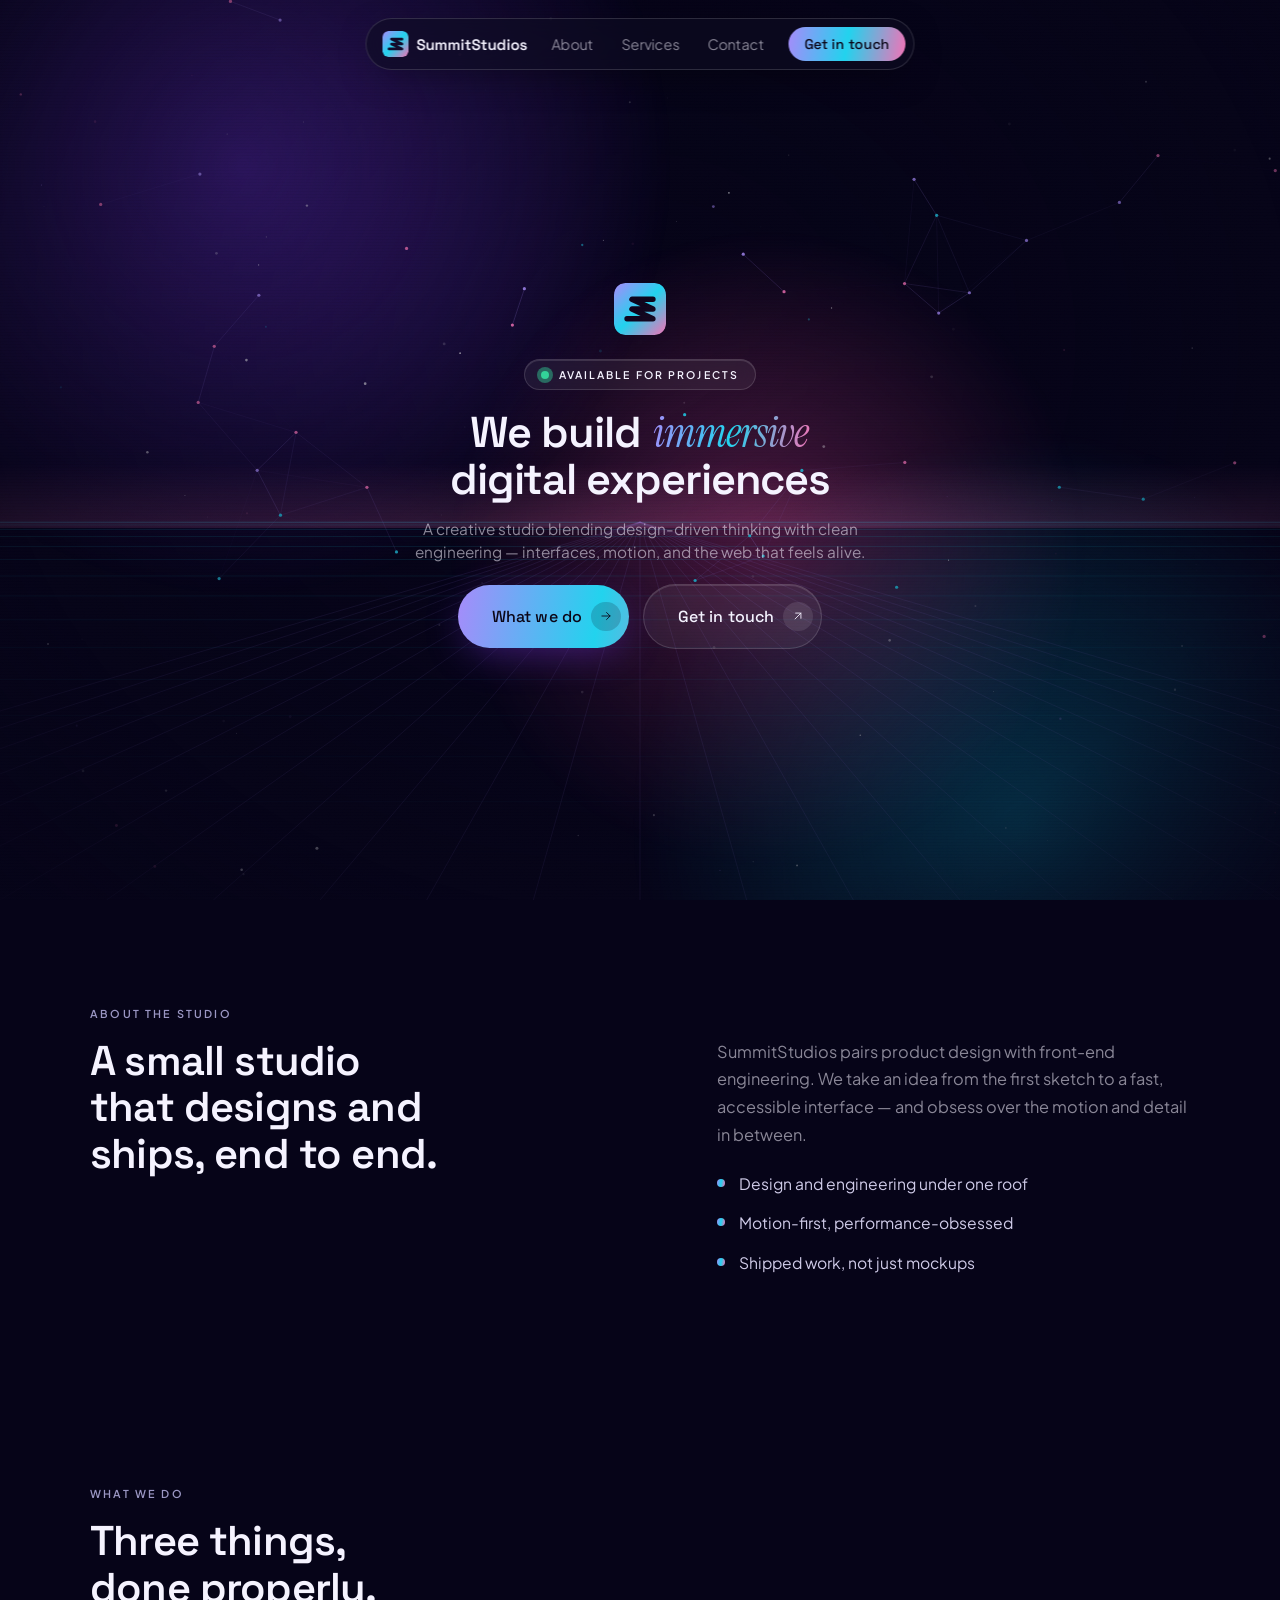
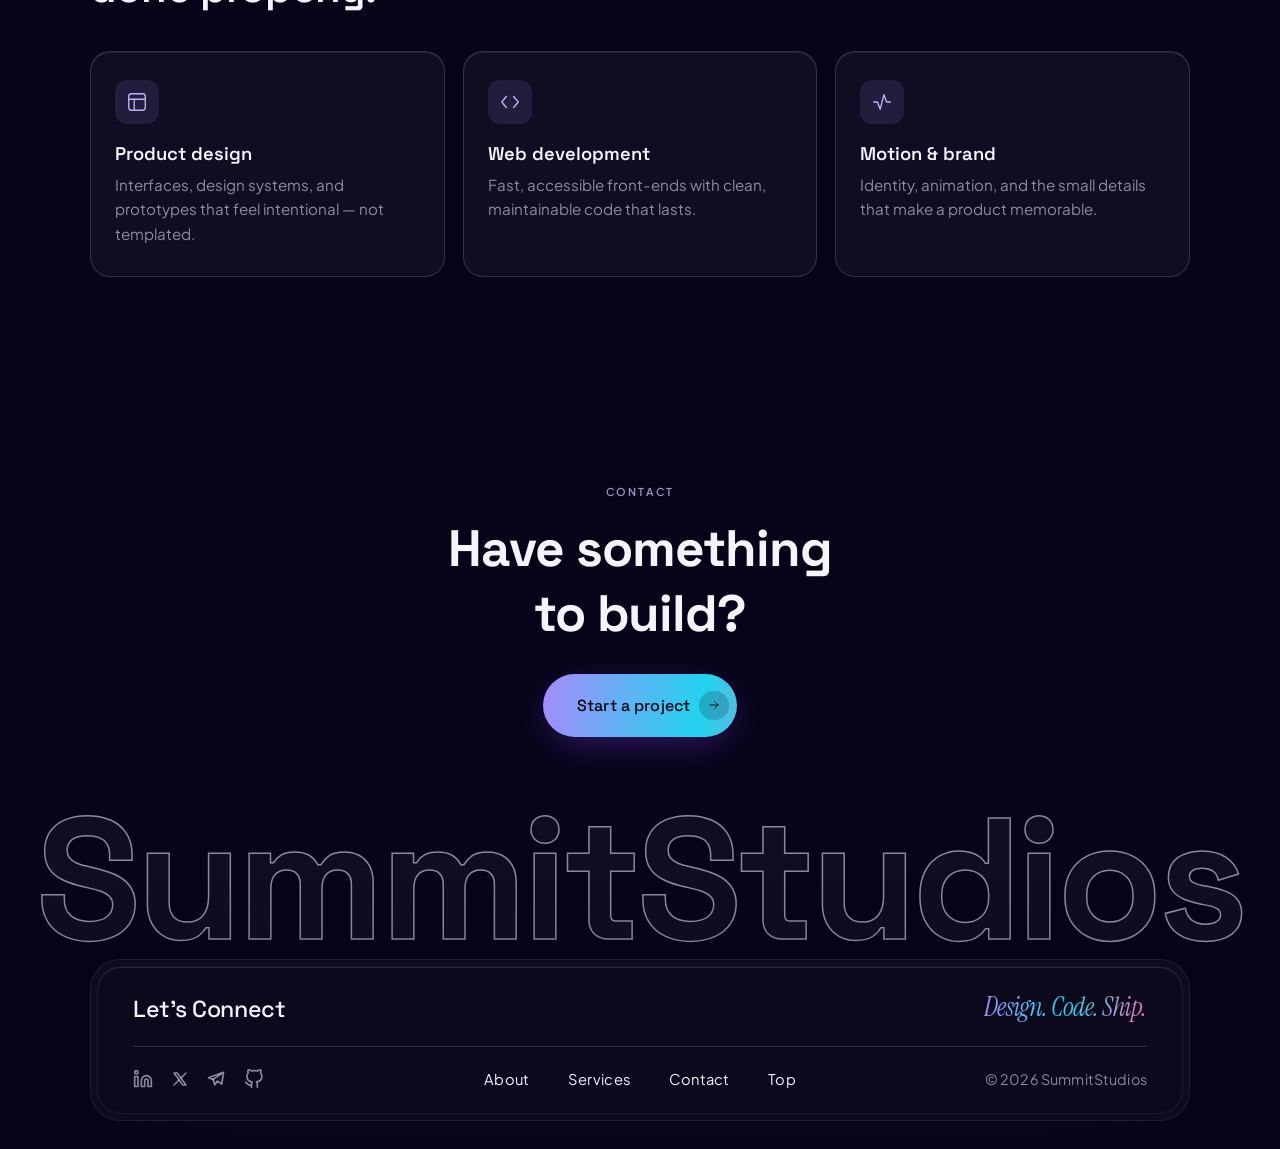
==== index.html @ c1f3724a "feat: wire real social links (LinkedIn, X, Telegram, GitHub)" ====
<!DOCTYPE html>
<html lang="en">
<head>
    <meta charset="UTF-8">
    <meta name="viewport" content="width=device-width, initial-scale=1.0">
    <title>SummitStudios — Creative Development Studio</title>
    <meta name="description" content="SummitStudios is a creative development studio crafting immersive, motion-driven web experiences — design-driven engineering for interfaces that feel alive.">
    <meta name="theme-color" content="#060418">
    <meta property="og:type" content="website">
    <meta property="og:title" content="SummitStudios — Creative Development Studio">
    <meta property="og:description" content="Design-driven engineering: interfaces, motion, and the web that feels alive.">
    <meta property="og:image" content="https://picsum.photos/seed/summitstudios/1200/630">
    <meta name="twitter:card" content="summary_large_image">
    <link rel="icon" href="data:image/svg+xml,%3Csvg xmlns='http://www.w3.org/2000/svg' viewBox='0 0 64 64'%3E%3Cdefs%3E%3ClinearGradient id='g' x1='0' y1='0' x2='1' y2='1'%3E%3Cstop offset='0' stop-color='%23a78bfa'/%3E%3Cstop offset='0.5' stop-color='%2322d3ee'/%3E%3Cstop offset='1' stop-color='%23f472b6'/%3E%3C/linearGradient%3E%3C/defs%3E%3Crect width='64' height='64' rx='14' fill='url(%23g)'/%3E%3Cpolyline points='16,44 48,44 22,32 48,32 22,20 48,20' fill='none' stroke='%23060418' stroke-width='6.5' stroke-linejoin='round' stroke-linecap='round'/%3E%3C/svg%3E">
    <style>
        @import url('https://fonts.googleapis.com/css2?family=Space+Grotesk:wght@400;500;600;700&family=Plus+Jakarta+Sans:wght@400;500;600&family=Instrument+Serif:ital@0;1&display=swap');

        :root {
            --bg: #060418;
            --text: #f5f3ff;
            --muted: rgba(245, 243, 255, 0.55);
            --muted-2: rgba(245, 243, 255, 0.55);
            --line: rgba(245, 243, 255, 0.16);
            --glass: rgba(255, 255, 255, 0.06);
            --glass-border: rgba(255, 255, 255, 0.14);
            --grad: linear-gradient(100deg, #a78bfa 0%, #22d3ee 50%, #f472b6 100%);
            --ease: cubic-bezier(0.16, 1, 0.3, 1);
            --ease-reveal: cubic-bezier(0.05, 0.9, 0.1, 1);
            --ease-spring: cubic-bezier(0.32, 0.72, 0, 1);
        }

        * { margin: 0; padding: 0; box-sizing: border-box; }
        html { overflow-x: hidden; scroll-behavior: smooth; }
        body {
            background-color: var(--bg);
            min-height: 100vh;
            overflow-x: hidden;
            position: relative;
            cursor: none;
        }

        /* ---------- Aurora animated background ---------- */
        .aurora {
            position: fixed;
            inset: 0;
            z-index: -3;
            overflow: hidden;
            background: var(--bg);
        }
        /* radial-gradient orbs instead of blur() filters — far cheaper for the GPU */
        .blob {
            position: absolute;
            border-radius: 50%;
            opacity: 0.55;
            will-change: transform;
        }
        .blob.b1 { width: 70vw; height: 70vw; background: radial-gradient(circle, rgba(124,58,237,0.85) 0%, rgba(124,58,237,0) 68%); top: -22vw; left: -16vw; animation: drift1 26s var(--ease) infinite; }
        .blob.b2 { width: 64vw; height: 64vw; background: radial-gradient(circle, rgba(6,182,212,0.80) 0%, rgba(6,182,212,0) 68%); bottom: -26vw; right: -12vw; animation: drift2 30s var(--ease) infinite; }
        .blob.b3 { width: 52vw; height: 52vw; background: radial-gradient(circle, rgba(236,72,153,0.70) 0%, rgba(236,72,153,0) 68%); top: 24vh; left: 34vw; opacity: 0.5; animation: drift3 34s var(--ease) infinite; }

        @keyframes drift1 {
            0%, 100% { transform: translate(0, 0) scale(1); }
            50%      { transform: translate(8vw, 6vh) scale(1.15); }
        }
        @keyframes drift2 {
            0%, 100% { transform: translate(0, 0) scale(1); }
            50%      { transform: translate(-7vw, -5vh) scale(1.1); }
        }
        @keyframes drift3 {
            0%, 100% { transform: translate(-50%, 0) scale(1); }
            50%      { transform: translate(-40%, -8vh) scale(1.2); }
        }

        /* vignette + faint noise to seat the glass */
        .grain {
            position: fixed;
            inset: 0;
            z-index: -1;
            pointer-events: none;
            background: radial-gradient(ellipse at 50% 38%, transparent 0%, rgba(6, 4, 24, 0.5) 72%, rgba(6, 4, 24, 0.92) 100%);
        }
        .noise {
            position: fixed;
            inset: 0;
            z-index: -1;
            pointer-events: none;
            opacity: 0.05;
            mix-blend-mode: overlay;
            background-image: url("data:image/svg+xml,%3Csvg xmlns='http://www.w3.org/2000/svg' width='160' height='160'%3E%3Cfilter id='n'%3E%3CfeTurbulence type='fractalNoise' baseFrequency='0.85' numOctaves='3' stitchTiles='stitch'/%3E%3C/filter%3E%3Crect width='100%25' height='100%25' filter='url(%23n)'/%3E%3C/svg%3E");
        }

        /* ---------- Cyberpunk astral canvas + CRT scanlines ---------- */
        #cyber-canvas {
            position: fixed;
            inset: 0;
            z-index: -2;
            pointer-events: none;
            display: block;
        }
        .scanlines {
            position: fixed;
            inset: 0;
            z-index: -1;
            pointer-events: none;
            opacity: 0.6;
            background: repeating-linear-gradient(
                to bottom,
                rgba(0, 0, 0, 0) 0px,
                rgba(0, 0, 0, 0) 2px,
                rgba(0, 0, 0, 0.10) 3px
            );
        }

        /* ---------- Hero ---------- */
        .hero-content {
            position: relative;
            z-index: 2;
            display: flex;
            flex-direction: column;
            align-items: center;
            justify-content: center;
            text-align: center;
            min-height: 100dvh;
            padding: 96px 20px 64px;
            width: 95%;
            max-width: 1100px;
            margin: 0 auto;
        }

        .hero-logo {
            width: 52px;
            height: 52px;
            display: block;
            margin-bottom: 1.5rem;
        }

        .availability {
            display: inline-flex;
            align-items: center;
            gap: 0.6rem;
            font-family: 'Plus Jakarta Sans', sans-serif;
            font-size: 0.66rem;
            font-weight: 600;
            text-transform: uppercase;
            letter-spacing: 0.2em;
            color: var(--text);
            padding: 0.5rem 1rem;
            border-radius: 9999px;
            background: var(--glass);
            border: 1px solid var(--glass-border);
            backdrop-filter: blur(8px);
            -webkit-backdrop-filter: blur(8px);
            box-shadow: inset 0 1px 0 rgba(255, 255, 255, 0.12);
            margin-bottom: 1.2rem;
        }
        .availability .dot {
            width: 8px; height: 8px;
            background-color: #34d399;
            border-radius: 50%;
            position: relative;
            display: inline-block;
            animation: pulse-glow 2s infinite ease-in-out;
        }
        .availability .dot::after {
            content: '';
            position: absolute;
            top: -4px; left: -4px; right: -4px; bottom: -4px;
            background-color: rgba(52, 211, 153, 0.45);
            border-radius: 50%;
            animation: wave-expand 2s infinite ease-in-out;
        }
        @keyframes pulse-glow {
            0%, 100% { opacity: 0.5; transform: scale(0.85); box-shadow: 0 0 4px rgba(52, 211, 153, 0.3); }
            50%      { opacity: 1;   transform: scale(1.1);  box-shadow: 0 0 12px rgba(52, 211, 153, 0.9); }
        }
        @keyframes wave-expand {
            0%   { transform: scale(0.6); opacity: 0.9; }
            100% { transform: scale(2.3); opacity: 0; }
        }

        .hero-title {
            font-family: 'Space Grotesk', sans-serif;
            font-size: 2.7rem;
            font-weight: 600;
            color: var(--text);
            line-height: 1.08;
            letter-spacing: -0.025em;
            margin-bottom: 0.9rem;
            text-wrap: balance;
        }
        .hero-title .accent {
            font-family: 'Instrument Serif', Georgia, serif;
            font-style: italic;
            font-weight: 400;
            background: var(--grad);
            -webkit-background-clip: text;
            background-clip: text;
            color: transparent;
            padding: 0 0.05em;
        }

        .hero-tagline {
            font-family: 'Plus Jakarta Sans', sans-serif;
            font-size: 0.96rem;
            font-weight: 400;
            color: var(--muted);
            max-width: 500px;
            line-height: 1.5;
            margin-bottom: 1.3rem;
            text-wrap: pretty;
        }

        .hero-actions {
            display: inline-flex;
            align-items: center;
            gap: 0.9rem;
            flex-wrap: wrap;
            justify-content: center;
        }
        .btn {
            font-family: 'Space Grotesk', sans-serif;
            font-size: 1rem;
            font-weight: 500;
            letter-spacing: 0.01em;
            padding: 1.05rem 2.1rem;
            border-radius: 9999px;
            display: inline-flex;
            align-items: center;
            gap: 0.55rem;
            padding-right: 0.5rem;            /* room for the nested icon island */
            cursor: none;
            text-decoration: none;
            transition: transform 0.5s var(--ease-spring), box-shadow 0.5s var(--ease-spring), background 0.5s var(--ease-spring);
            border: none;
        }
        .btn:active { transform: scale(0.98); }
        /* Button-in-button: trailing icon nested in its own island */
        .btn-icon {
            width: 1.85rem;
            height: 1.85rem;
            border-radius: 9999px;
            display: inline-flex;
            align-items: center;
            justify-content: center;
            flex-shrink: 0;
            transition: transform 0.5s var(--ease-spring), background 0.5s var(--ease-spring);
        }
        .btn:hover .btn-icon { transform: translate(2px, -2px) scale(1.06); }
        .btn-primary {
            color: #0b0617;
            background: var(--grad);
            background-size: 160% 160%;
            box-shadow: 0 10px 40px -8px rgba(124, 58, 237, 0.45);
        }
        .btn-primary .btn-icon { background: rgba(11, 6, 23, 0.18); color: #0b0617; }
        .btn-primary:hover {
            transform: translateY(-2px);
            box-shadow: 0 16px 50px -10px rgba(34, 211, 238, 0.5);
        }
        .btn-ghost {
            color: var(--text);
            background: var(--glass);
            border: 1px solid var(--glass-border);
            backdrop-filter: blur(8px);
            -webkit-backdrop-filter: blur(8px);
            box-shadow: inset 0 1px 0 rgba(255, 255, 255, 0.12);
        }
        .btn-ghost .btn-icon { background: rgba(255, 255, 255, 0.10); color: var(--text); }
        .btn-ghost:hover {
            transform: translateY(-2px);
            background: rgba(255, 255, 255, 0.12);
        }

        /* ---------- Footer (glass panel, vertically centered) ---------- */
        /* Double-Bezel: outer shell (the machined tray) */
        .footer-container {
            position: relative;
            z-index: 2;
            width: min(1100px, calc(100% - 48px));
            margin: 0 auto 28px;
            padding: 6px;
            border-radius: 30px;
            background: rgba(255, 255, 255, 0.03);
            border: 1px solid rgba(255, 255, 255, 0.08);
            backdrop-filter: blur(14px);
            -webkit-backdrop-filter: blur(14px);
            overflow: hidden;
            box-shadow: 0 40px 120px -24px rgba(20, 6, 40, 0.72);   /* tinted, not pure black */
        }
        /* Spotlight border: the bezel illuminates under the cursor */
        .footer-container::after {
            content: '';
            position: absolute;
            inset: 0;
            border-radius: inherit;
            background: radial-gradient(360px circle at var(--mx, 50%) var(--my, 50%), rgba(167, 139, 250, 0.22), transparent 55%);
            opacity: 0;
            transition: opacity 0.5s var(--ease);
            pointer-events: none;
            z-index: 0;
        }
        .footer-container:hover::after { opacity: 1; }
        /* Double-Bezel: inner core (the glass plate) */
        .footer-inner {
            position: relative;
            z-index: 1;
            display: flex;
            flex-direction: column;
            padding: 1.5rem 2.2rem;
            border-radius: 24px;
            background: rgba(10, 8, 26, 0.42);
            border: 1px solid rgba(255, 255, 255, 0.06);
            box-shadow: inset 0 1px 0 0 rgba(255, 255, 255, 0.12);
        }
        .footer-top {
            display: flex;
            justify-content: space-between;
            align-items: flex-end;
            width: 100%;
        }
        .footer-title {
            font-family: 'Space Grotesk', sans-serif;
            font-size: 1.45rem;
            font-weight: 500;
            color: var(--text);
            letter-spacing: -0.02em;
            margin: 0;
            text-wrap: balance;
        }
        .footer-title.quote {
            font-family: 'Instrument Serif', Georgia, serif;
            font-style: italic;
            font-weight: 400;
            font-size: 1.6rem;
            background: var(--grad);
            -webkit-background-clip: text;
            background-clip: text;
            color: transparent;
        }
        .footer-divider {
            border: none;
            height: 1px;
            background-color: var(--line);
            margin: 1.4rem 0;
            width: 100%;
        }
        .footer-bottom {
            display: flex;
            justify-content: space-between;
            align-items: center;
            width: 100%;
        }
        .footer-socials {
            display: flex;
            gap: 1.1rem;
            align-items: center;
            flex: 1;
        }
        .social-icon {
            color: var(--muted);
            transition: color 0.3s var(--ease), transform 0.3s var(--ease);
            display: inline-flex;
            align-items: center;
            justify-content: center;
            text-decoration: none;
            cursor: none;
        }
        .social-icon:hover { color: var(--text); transform: translateY(-2px); }
        .footer-links {
            display: flex;
            gap: 2.4rem;
            justify-content: center;
            align-items: center;
            flex: 2;
        }
        .footer-link {
            font-family: 'Plus Jakarta Sans', sans-serif;
            font-size: 0.92rem;
            font-weight: 400;
            color: var(--text);
            text-decoration: none;
            letter-spacing: 0.02em;
            transition: opacity 0.3s ease, transform 0.3s ease;
            cursor: none;
        }
        .footer-link:hover { opacity: 0.7; transform: translateY(-1px); }
        .footer-copyright {
            font-family: 'Plus Jakarta Sans', sans-serif;
            font-size: 0.9rem;
            font-weight: 400;
            color: var(--muted-2);
            text-align: right;
            flex: 1;
            letter-spacing: 0.01em;
        }

        /* ---------- Giant wordmark ---------- */
        .footer-logo-wrap {
            position: relative;
            width: 100%;
            padding: 0 20px 8px;
            box-sizing: border-box;
            display: flex;
            justify-content: center;
            align-items: center;
            z-index: 1;
        }
        .footer-logo-text {
            font-family: 'Space Grotesk', sans-serif;
            font-size: 13.5vw;
            font-weight: 700;
            letter-spacing: -0.03em;
            line-height: 0.82;
            text-align: center;
            width: 100%;
            pointer-events: none;
            white-space: nowrap;
            color: rgba(245, 243, 255, 0.04);
            -webkit-text-stroke: 1.5px rgba(245, 243, 255, 0.55);
        }

        /* ---------- Custom cursor ---------- */
        .glass-cursor-card {
            position: fixed;
            top: 0; left: 0;
            z-index: 99999;
            pointer-events: none;
            padding: 0.7rem 1.4rem;
            background: rgba(255, 255, 255, 0.08);
            backdrop-filter: blur(8px);
            -webkit-backdrop-filter: blur(8px);
            border: 1px solid rgba(255, 255, 255, 0.18);
            border-radius: 9999px;
            box-shadow: inset 0 1px 0 0 rgba(255, 255, 255, 0.15);
            transform: translate(-50%, -50%) scale(0);
            opacity: 0;
            will-change: transform, opacity;
            transition: opacity 0.4s var(--ease);
        }
        .glass-cursor-card.active { opacity: 1; }
        .cursor-card-text {
            font-family: 'Space Grotesk', sans-serif;
            font-size: 0.8rem;
            font-weight: 600;
            letter-spacing: 0.08em;
            text-transform: uppercase;
            white-space: nowrap;
            background: var(--grad);
            -webkit-background-clip: text;
            background-clip: text;
            color: transparent;
        }
        .cursor-card-text .text-white {
            color: #ffffff;
            -webkit-text-fill-color: #ffffff;
        }
        .cursor-ring-outline {
            position: fixed;
            top: 0; left: 0;
            width: 46px; height: 46px;
            border: 1.5px solid rgba(245, 243, 255, 0.5);
            border-radius: 50%;
            z-index: 99998;
            pointer-events: none;
            transform: translate(-50%, -50%) scale(0);
            opacity: 0;
            will-change: transform, opacity;
            transition: opacity 0.4s var(--ease), border-color 0.4s ease;
        }
        .cursor-ring-outline.active { opacity: 1; }
        .cursor-ring-outline.expanded { border-color: rgba(245, 243, 255, 0.18); }

        /* ---------- Reveal: hero words ---------- */
        .hero-title .word-wrapper {
            display: inline-block;
            overflow: hidden;
            vertical-align: bottom;
            padding-bottom: 0.18em;
            margin-bottom: -0.18em;
        }
        .hero-title .word-inner {
            display: inline-block;
            opacity: 0;
            transform: translateY(105%);
            filter: blur(20px);
            animation: word-reveal-mask 1.3s var(--ease-reveal) forwards;
        }
        @keyframes word-reveal-mask {
            0%   { opacity: 0; transform: translateY(105%); filter: blur(20px); }
            30%  { opacity: 1; }
            100% { opacity: 1; transform: translateY(0); filter: blur(0); }
        }

        /* ---------- Reveal: wordmark letters ---------- */
        .footer-logo-text .letter-wrapper {
            display: inline-block;
            overflow: hidden;
            vertical-align: bottom;
            line-height: 0.82;
            padding-bottom: 0.12em;
            margin-bottom: -0.12em;
        }
        .footer-logo-text .letter-inner {
            display: inline-block;
            opacity: 0;
            transform: translateX(-105%);
            filter: blur(20px);
            animation: letter-reveal-mask 1.2s var(--ease-reveal) forwards;
        }
        @keyframes letter-reveal-mask {
            0%   { opacity: 0; transform: translateX(-105%); filter: blur(20px); }
            25%  { opacity: 1; }
            100% { opacity: 1; transform: translateX(0); filter: blur(0); }
        }

        /* ---------- Reveal: soft fade-up for hero chrome ---------- */
        .fade-up {
            opacity: 0;
            transform: translateY(16px);
            filter: blur(8px);
            animation: fade-up 1.1s var(--ease-reveal) forwards;
        }
        @keyframes fade-up {
            to { opacity: 1; transform: translateY(0); filter: blur(0); }
        }

        /* ---------- Accessibility: keyboard focus + touch targets ---------- */
        :focus:not(:focus-visible) { outline: none; }
        .btn:focus-visible,
        .footer-link:focus-visible,
        .social-icon:focus-visible {
            outline: 2px solid #22d3ee;
            outline-offset: 4px;
            border-radius: 12px;
        }
        /* extend social icon hit area to ~44px without shifting layout */
        .social-icon { position: relative; }
        .social-icon::before {
            content: '';
            position: absolute;
            inset: -12px;
        }

        /* ---------- Floating nav ---------- */
        .site-nav {
            position: fixed;
            top: 18px;
            left: 50%;
            transform: translateX(-50%);
            z-index: 50;
            display: flex;
            align-items: center;
            gap: 8px;
            padding: 8px 8px 8px 16px;
            border-radius: 9999px;
            background: rgba(14, 12, 34, 0.6);
            border: 1px solid var(--glass-border);
            backdrop-filter: blur(12px);
            -webkit-backdrop-filter: blur(12px);
            box-shadow: 0 10px 40px -16px rgba(0, 0, 0, 0.6);
            max-width: calc(100% - 24px);
        }
        .nav-brand {
            display: inline-flex;
            align-items: center;
            gap: 8px;
            text-decoration: none;
            color: var(--text);
            font-family: 'Space Grotesk', sans-serif;
            font-weight: 600;
            font-size: 0.95rem;
            cursor: none;
        }
        .nav-links { display: flex; align-items: center; gap: 4px; margin: 0 4px; }
        .nav-link {
            font-family: 'Plus Jakarta Sans', sans-serif;
            font-size: 0.9rem;
            color: var(--muted);
            text-decoration: none;
            padding: 6px 12px;
            border-radius: 9999px;
            transition: color 0.3s var(--ease), background 0.3s var(--ease);
            cursor: none;
        }
        .nav-link:hover { color: var(--text); background: rgba(255, 255, 255, 0.06); }
        .nav-cta {
            font-family: 'Space Grotesk', sans-serif;
            font-size: 0.88rem;
            font-weight: 500;
            color: #0b0617;
            background: var(--grad);
            padding: 8px 16px;
            border-radius: 9999px;
            text-decoration: none;
            transition: transform 0.4s var(--ease-spring);
            cursor: none;
        }
        .nav-cta:hover { transform: translateY(-1px); }

        /* ---------- Sections ---------- */
        .section { position: relative; z-index: 2; width: min(1100px, calc(100% - 48px)); margin: 0 auto; padding: 104px 0; }
        .eyebrow {
            display: inline-block;
            font-family: 'Plus Jakarta Sans', sans-serif;
            font-size: 0.68rem; font-weight: 600;
            text-transform: uppercase; letter-spacing: 0.2em;
            color: #9b97c4; margin-bottom: 1.1rem;
        }
        .section-title {
            font-family: 'Space Grotesk', sans-serif;
            font-size: clamp(1.7rem, 3.6vw, 2.6rem);
            font-weight: 600; line-height: 1.12; letter-spacing: -0.02em;
            color: var(--text); max-width: 18ch; text-wrap: balance; margin: 0;
        }
        .about-grid { display: grid; grid-template-columns: 1.1fr 0.9fr; gap: 48px; align-items: start; }
        .about-body { font-family: 'Plus Jakarta Sans', sans-serif; color: var(--muted); font-size: 1.02rem; line-height: 1.7; }
        .about-body p { margin-bottom: 1.4rem; max-width: 46ch; }
        .about-points { list-style: none; display: flex; flex-direction: column; gap: 0.8rem; }
        .about-points li { position: relative; padding-left: 22px; color: #cfcbe8; font-size: 0.98rem; }
        .about-points li::before { content: ''; position: absolute; left: 0; top: 8px; width: 8px; height: 8px; border-radius: 50%; background: var(--grad); }
        .cards { display: grid; grid-template-columns: repeat(3, 1fr); gap: 18px; margin-top: 40px; }
        .card {
            padding: 28px 24px 30px; border-radius: 20px;
            background: rgba(255, 255, 255, 0.04);
            border: 1px solid var(--glass-border);
            box-shadow: inset 0 1px 0 rgba(255, 255, 255, 0.08);
            transition: transform 0.5s var(--ease-spring), background 0.5s var(--ease-spring);
        }
        .card:hover { transform: translateY(-4px); background: rgba(255, 255, 255, 0.07); }
        .card-icon {
            display: inline-flex; width: 44px; height: 44px;
            align-items: center; justify-content: center;
            border-radius: 12px; background: rgba(167, 139, 250, 0.12);
            color: #bdb2f7; margin-bottom: 18px;
        }
        .card h3 { font-family: 'Space Grotesk', sans-serif; font-size: 1.15rem; font-weight: 600; color: var(--text); margin-bottom: 8px; }
        .card p { font-family: 'Plus Jakarta Sans', sans-serif; color: var(--muted); font-size: 0.95rem; line-height: 1.6; }
        .section-cta { text-align: center; padding-bottom: 72px; }
        .section-cta .eyebrow { display: block; }
        .cta-title {
            font-family: 'Space Grotesk', sans-serif;
            font-size: clamp(2rem, 5vw, 3.2rem);
            font-weight: 700; letter-spacing: -0.02em;
            color: var(--text); margin: 0 auto 28px; max-width: 16ch; text-wrap: balance;
        }
        .section-cta .btn { margin: 0 auto; }

        /* ---------- Scroll reveal ---------- */
        .reveal { opacity: 0; transform: translateY(26px); filter: blur(6px); transition: opacity 0.8s var(--ease-spring), transform 0.8s var(--ease-spring), filter 0.8s var(--ease-spring); }
        .reveal.in { opacity: 1; transform: none; filter: none; }

        /* ---------- Respect reduced motion ---------- */
        @media (prefers-reduced-motion: reduce) {
            *, *::before, *::after {
                animation-duration: 0.001ms !important;
                animation-iteration-count: 1 !important;
                transition-duration: 0.001ms !important;
            }
            /* reveal content was shown only by animation — force final state */
            .hero-title .word-inner,
            .footer-logo-text .letter-inner,
            .fade-up,
            .reveal {
                opacity: 1 !important;
                transform: none !important;
                filter: none !important;
            }
            .blob { animation: none !important; }
        }

        /* ---------- Touch / no-hover devices: drop the custom cursor ---------- */
        @media (hover: none) {
            body { cursor: auto; }
            .glass-cursor-card, .cursor-ring-outline { display: none; }
        }

        /* ---------- Short viewports: keep the 3 zones from colliding ---------- */
        @media (max-height: 820px) {
            .hero-content { padding-top: 3vh; }
            .availability { margin-bottom: 0.9rem; }
            .hero-title { font-size: 2.3rem; margin-bottom: 0.7rem; }
            .hero-tagline { font-size: 0.9rem; margin-bottom: 1rem; }
            .btn { padding: 0.85rem 1.7rem; font-size: 0.92rem; }
            .footer-container { top: 54vh; }
            .footer-inner { padding: 1.2rem 2rem; }
            .footer-logo-text { font-size: 12vw; }
        }
        @media (max-height: 640px) {
            .hero-tagline { display: none; }
            .footer-logo-text { font-size: 10vw; }
        }

        /* ---------- Mobile: fixed single-screen -> clean vertical scroll stack ---------- */
        @media (max-width: 720px), (max-height: 560px) {
            body { overflow-y: auto; overflow-x: hidden; cursor: auto; }

            /* Hero fills the first screen, content vertically centered */
            .hero-content {
                min-height: 100dvh;
                justify-content: center;
                padding: 13vh 20px 7vh;
            }
            .hero-logo { width: 46px; height: 46px; margin-bottom: 1.1rem; }
            .availability { margin-bottom: 1.4rem; }
            .hero-title { font-size: clamp(2rem, 9vw, 2.9rem); margin-bottom: 1.1rem; }
            .hero-tagline { display: block; font-size: 1rem; margin-bottom: 1.8rem; max-width: 36ch; }
            .hero-actions { flex-direction: column; width: 100%; gap: 0.8rem; }
            .btn { width: 100%; max-width: 420px; justify-content: center; font-size: 1rem; padding: 1.05rem 1.5rem; }

            /* Footer flows in the document instead of being pinned to mid-screen */
            .footer-container {
                position: static;
                transform: none;
                top: auto; left: auto; right: auto;
                width: auto;
                margin: 0 16px 1.5rem;
                backdrop-filter: none;            /* avoid blur repaint while scrolling */
                -webkit-backdrop-filter: none;
            }
            .footer-inner { padding: 1.6rem 1.4rem; background: rgba(10, 8, 26, 0.6); }
            .footer-top, .footer-bottom { flex-direction: column; gap: 1rem; align-items: center; text-align: center; }
            .footer-socials, .footer-links, .footer-copyright { justify-content: center; text-align: center; flex: none; }
            .footer-links { flex-wrap: wrap; gap: 1rem 1.6rem; }
            .footer-link { font-size: 1rem; }
            .footer-copyright { font-size: 0.95rem; }

            /* Giant wordmark flows at the bottom and fits the viewport width */
            .footer-logo-wrap {
                position: static;
                transform: none;
                margin: 0.5rem 0 0;
                padding: 0 12px calc(env(safe-area-inset-bottom, 0px) + 22px);
            }
            .footer-logo-text { font-size: min(14vw, 90px); }

            .site-nav { gap: 6px; padding: 7px 7px 7px 12px; }
            .site-nav .nav-links { display: none; }
            .site-nav .nav-brand span { display: none; }
            .section { padding: 72px 0; }
            .about-grid { grid-template-columns: 1fr; gap: 24px; }
            .section-title { max-width: none; }
            .cards { grid-template-columns: 1fr; gap: 14px; }

            .glass-cursor-card, .cursor-ring-outline { display: none; }
        }
    </style>
</head>
<body>
    <!-- Aurora background -->
    <div class="aurora">
        <div class="blob b1"></div>
        <div class="blob b2"></div>
        <div class="blob b3"></div>
    </div>
    <canvas id="cyber-canvas"></canvas>
    <div class="grain"></div>
    <div class="noise"></div>
    <div class="scanlines"></div>

    <!-- Floating nav -->
    <nav class="site-nav">
        <a class="nav-brand" href="#top" aria-label="SummitStudios home">
            <svg width="26" height="26" viewBox="0 0 64 64" aria-hidden="true">
                <defs>
                    <linearGradient id="navMark" x1="0" y1="0" x2="1" y2="1"><stop offset="0" stop-color="#a78bfa"/><stop offset="0.5" stop-color="#22d3ee"/><stop offset="1" stop-color="#f472b6"/></linearGradient>
                    <mask id="navCut"><rect width="64" height="64" rx="14" fill="#fff"/><polyline points="16,44 48,44 22,32 48,32 22,20 48,20" fill="none" stroke="#000" stroke-width="6.5" stroke-linejoin="round" stroke-linecap="round"/></mask>
                </defs>
                <rect width="64" height="64" rx="14" fill="url(#navMark)" mask="url(#navCut)"/>
            </svg>
            <span>SummitStudios</span>
        </a>
        <div class="nav-links">
            <a href="#about" class="nav-link">About</a>
            <a href="#services" class="nav-link">Services</a>
            <a href="#contact" class="nav-link">Contact</a>
        </div>
        <a href="mailto:andreybaran23@gmail.com" class="nav-cta">Get in touch</a>
    </nav>

    <!-- Hero -->
    <main class="hero-content" id="top">
        <svg class="hero-logo fade-up" style="animation-delay: 0.02s;" width="52" height="52" viewBox="0 0 64 64" role="img" aria-label="SummitStudios logo">
            <defs>
                <linearGradient id="heroMark" x1="0" y1="0" x2="1" y2="1">
                    <stop offset="0" stop-color="#a78bfa"/>
                    <stop offset="0.5" stop-color="#22d3ee"/>
                    <stop offset="1" stop-color="#f472b6"/>
                </linearGradient>
                <mask id="heroMarkCut">
                    <rect width="64" height="64" rx="14" fill="#fff"/>
                    <polyline points="16,44 48,44 22,32 48,32 22,20 48,20" fill="none" stroke="#000" stroke-width="6.5" stroke-linejoin="round" stroke-linecap="round"/>
                </mask>
            </defs>
            <rect width="64" height="64" rx="14" fill="url(#heroMark)" mask="url(#heroMarkCut)"/>
        </svg>
        <span class="availability fade-up" style="animation-delay: 0.05s;">
            <span class="dot"></span> Available for projects
        </span>
        <h1 class="hero-title">We build <span class="accent">immersive</span> <br> digital experiences</h1>
        <p class="hero-tagline fade-up" style="animation-delay: 0.55s;">
            A creative studio blending design-driven thinking with clean engineering — interfaces, motion, and the web that feels alive.
        </p>
        <div class="hero-actions fade-up" style="animation-delay: 0.7s;">
            <a class="btn btn-primary" href="#services">What we do
                <span class="btn-icon" aria-hidden="true">
                    <svg viewBox="0 0 24 24" width="14" height="14" fill="none" stroke="currentColor" stroke-width="1.5" stroke-linecap="round" stroke-linejoin="round"><path d="M5 12h14"/><path d="M13 6l6 6-6 6"/></svg>
                </span>
            </a>
            <a class="btn btn-ghost" href="mailto:andreybaran23@gmail.com">Get in touch
                <span class="btn-icon" aria-hidden="true">
                    <svg viewBox="0 0 24 24" width="14" height="14" fill="none" stroke="currentColor" stroke-width="1.5" stroke-linecap="round" stroke-linejoin="round"><path d="M7 17L17 7"/><path d="M8 7h9v9"/></svg>
                </span>
            </a>
        </div>
    </main>

    <!-- About -->
    <section class="section" id="about">
        <p class="eyebrow reveal">About the studio</p>
        <div class="about-grid">
            <h2 class="section-title reveal">A small studio that designs and ships, end to end.</h2>
            <div class="about-body reveal">
                <p>SummitStudios pairs product design with front-end engineering. We take an idea from the first sketch to a fast, accessible interface — and obsess over the motion and detail in between.</p>
                <ul class="about-points">
                    <li>Design and engineering under one roof</li>
                    <li>Motion-first, performance-obsessed</li>
                    <li>Shipped work, not just mockups</li>
                </ul>
            </div>
        </div>
    </section>

    <!-- Services -->
    <section class="section" id="services">
        <p class="eyebrow reveal">What we do</p>
        <h2 class="section-title reveal">Three things, done properly.</h2>
        <div class="cards">
            <article class="card reveal">
                <span class="card-icon"><svg width="22" height="22" viewBox="0 0 24 24" fill="none" stroke="currentColor" stroke-width="1.5" stroke-linecap="round" stroke-linejoin="round"><rect x="3" y="3" width="18" height="18" rx="3"/><path d="M3 9h18"/><path d="M9 21V9"/></svg></span>
                <h3>Product design</h3>
                <p>Interfaces, design systems, and prototypes that feel intentional — not templated.</p>
            </article>
            <article class="card reveal">
                <span class="card-icon"><svg width="22" height="22" viewBox="0 0 24 24" fill="none" stroke="currentColor" stroke-width="1.5" stroke-linecap="round" stroke-linejoin="round"><path d="M8 6l-5 6 5 6"/><path d="M16 6l5 6-5 6"/></svg></span>
                <h3>Web development</h3>
                <p>Fast, accessible front-ends with clean, maintainable code that lasts.</p>
            </article>
            <article class="card reveal">
                <span class="card-icon"><svg width="22" height="22" viewBox="0 0 24 24" fill="none" stroke="currentColor" stroke-width="1.5" stroke-linecap="round" stroke-linejoin="round"><path d="M3 12h4l3 8 4-16 3 8h4"/></svg></span>
                <h3>Motion &amp; brand</h3>
                <p>Identity, animation, and the small details that make a product memorable.</p>
            </article>
        </div>
    </section>

    <!-- Contact CTA -->
    <section class="section section-cta" id="contact">
        <p class="eyebrow reveal">Contact</p>
        <h2 class="cta-title reveal">Have something to build?</h2>
        <a class="btn btn-primary reveal" href="mailto:andreybaran23@gmail.com">Start a project
            <span class="btn-icon" aria-hidden="true">
                <svg viewBox="0 0 24 24" width="14" height="14" fill="none" stroke="currentColor" stroke-width="1.5" stroke-linecap="round" stroke-linejoin="round"><path d="M5 12h14"/><path d="M13 6l6 6-6 6"/></svg>
            </span>
        </a>
    </section>

    <!-- Giant wordmark -->
    <div class="footer-logo-wrap">
        <h2 class="footer-logo-text">SummitStudios</h2>
    </div>

    <!-- Footer glass panel -->
    <footer class="footer-container fade-up" style="animation-delay: 0.85s;">
      <div class="footer-inner">
        <div class="footer-top">
            <h2 class="footer-title">Let's Connect</h2>
            <h2 class="footer-title quote">Design. Code. Ship.</h2>
        </div>
        <hr class="footer-divider">
        <div class="footer-bottom">
            <div class="footer-socials">
                <a href="https://www.linkedin.com/in/summit-studios-928231271/" target="_blank" rel="noopener noreferrer" aria-label="LinkedIn" class="social-icon">
                    <svg width="20" height="20" viewBox="0 0 24 24" fill="none" stroke="currentColor" stroke-width="2" stroke-linecap="round" stroke-linejoin="round"><path d="M16 8a6 6 0 0 1 6 6v7h-4v-7a2 2 0 0 0-2-2 2 2 0 0 0-2 2v7h-4v-7a6 6 0 0 1 6-6z"></path><rect x="2" y="9" width="4" height="12"></rect><circle cx="4" cy="4" r="2"></circle></svg>
                </a>
                <a href="https://x.com/XSummitStudios" target="_blank" rel="noopener noreferrer" aria-label="X" class="social-icon">
                    <svg width="18" height="18" viewBox="0 0 24 24" fill="none" stroke="currentColor" stroke-width="2" stroke-linecap="round" stroke-linejoin="round"><path d="M4 4l11.733 16h4.267l-11.733 -16z"></path><path d="M4 20l6.768 -6.768m2.46 -2.46l6.772 -6.772"></path></svg>
                </a>
                <a href="https://t.me/SummitStudios" target="_blank" rel="noopener noreferrer" aria-label="Telegram" class="social-icon">
                    <svg width="20" height="20" viewBox="0 0 24 24" fill="none" stroke="currentColor" stroke-width="2" stroke-linecap="round" stroke-linejoin="round"><path d="M21 4L3 10.5l5.5 2L10.5 19l3-4.5L19 18z"></path><path d="M8.5 12.5L18 6"></path></svg>
                </a>
                <a href="https://github.com/gitsummitstudios" target="_blank" rel="noopener noreferrer" aria-label="GitHub" class="social-icon">
                    <svg width="20" height="20" viewBox="0 0 24 24" fill="none" stroke="currentColor" stroke-width="2" stroke-linecap="round" stroke-linejoin="round"><path d="M9 19c-5 1.5-5-2.5-7-3m14 6v-3.87a3.37 3.37 0 0 0-.94-2.61c3.14-.35 6.44-1.54 6.44-7A5.44 5.44 0 0 0 20 4.77 5.07 5.07 0 0 0 19.91 1S18.73.65 16 2.48a13.38 13.38 0 0 0-7 0C6.27.65 5.09 1 5.09 1A5.07 5.07 0 0 0 5 4.77a5.44 5.44 0 0 0-1.5 3.78c0 5.42 3.3 6.61 6.44 7A3.37 3.37 0 0 0 9 18.13V22"></path></svg>
                </a>
            </div>
            <nav class="footer-links">
                <a href="#about" class="footer-link">About</a>
                <a href="#services" class="footer-link">Services</a>
                <a href="#contact" class="footer-link">Contact</a>
                <a href="#top" class="footer-link">Top</a>
            </nav>
            <div class="footer-copyright">
                © 2026 SummitStudios
            </div>
        </div>
      </div>
    </footer>

    <!-- Custom cursor -->
    <div id="cursor-ring" class="cursor-ring-outline"></div>
    <div id="glass-card" class="glass-cursor-card">
        <span class="cursor-card-text"><span class="text-white">Let's</span> Talk!</span>
    </div>

    <script>
        document.addEventListener('DOMContentLoaded', () => {
            // --- Scroll reveal for sections (IntersectionObserver, no scroll listener) ---
            const revealEls = document.querySelectorAll('.reveal');
            if ('IntersectionObserver' in window) {
                const io = new IntersectionObserver((entries) => {
                    entries.forEach((e) => {
                        if (e.isIntersecting) { e.target.classList.add('in'); io.unobserve(e.target); }
                    });
                }, { threshold: 0.12, rootMargin: '0px 0px -8% 0px' });
                revealEls.forEach((el) => io.observe(el));
            } else {
                revealEls.forEach((el) => el.classList.add('in'));
            }

            // --- Wordmark: split into letters, slide in from the left ---
            const logoText = document.querySelector('.footer-logo-text');
            if (logoText) {
                const text = logoText.textContent.trim();
                logoText.innerHTML = '';
                [...text].forEach((char, index) => {
                    const wrapper = document.createElement('span');
                    wrapper.className = 'letter-wrapper';
                    const inner = document.createElement('span');
                    inner.textContent = char === ' ' ? ' ' : char;
                    inner.className = 'letter-inner';
                    inner.style.animationDelay = `${index * 0.09}s`;
                    wrapper.appendChild(inner);
                    logoText.appendChild(wrapper);
                });
            }

            // --- Hero headline: split into words (preserve <br> and the accent word) ---
            const heroTitle = document.querySelector('.hero-title');
            if (heroTitle) {
                // The accent word is wrapped in <span class="accent">; pull its text + keep a marker.
                const accentEl = heroTitle.querySelector('.accent');
                const accentWord = accentEl ? accentEl.textContent.trim().toLowerCase() : null;
                // Flatten to text while turning <br> into a token we can restore.
                let html = heroTitle.innerHTML
                    .replace(/<span class="accent">(.*?)<\/span>/i, '$1')
                    .replace(/<br\s*\/?>/gi, ' ||BR|| ');
                const parts = html.split(/(\s+)/);
                heroTitle.innerHTML = '';
                let wordIndex = 0;
                parts.forEach(part => {
                    if (part.trim() === '') {
                        heroTitle.appendChild(document.createTextNode(' '));
                    } else if (part === '||BR||') {
                        heroTitle.appendChild(document.createElement('br'));
                    } else {
                        const wrapper = document.createElement('span');
                        wrapper.className = 'word-wrapper';
                        const inner = document.createElement('span');
                        inner.className = 'word-inner';
                        if (accentWord && part.toLowerCase() === accentWord) {
                            inner.classList.add('accent');
                        }
                        inner.textContent = part;
                        inner.style.animationDelay = `${wordIndex * 0.1}s`;
                        wordIndex++;
                        wrapper.appendChild(inner);
                        heroTitle.appendChild(wrapper);
                    }
                });
            }

            // --- Custom cursor: instant ring + lagging glass pill (LERP physics) ---
            const glassCard = document.getElementById('glass-card');
            const cursorRing = document.getElementById('cursor-ring');
            if (glassCard && cursorRing) {
                let mouseX = window.innerWidth / 2;
                let mouseY = window.innerHeight / 2;
                let cardX = mouseX, cardY = mouseY;
                let ringX = mouseX, ringY = mouseY;
                let isFirstMove = true;
                let scale = 0, targetScale = 0;
                let isHovering = false;

                document.addEventListener('mousemove', (e) => {
                    mouseX = e.clientX;
                    mouseY = e.clientY;
                    if (isFirstMove) {
                        cardX = mouseX; cardY = mouseY;
                        ringX = mouseX; ringY = mouseY;
                        isFirstMove = false;
                        glassCard.classList.add('active');
                        cursorRing.classList.add('active');
                    }
                    if (!isHovering) targetScale = 1;
                });
                document.addEventListener('mouseleave', () => { targetScale = 0; });
                document.addEventListener('mouseenter', () => { if (!isHovering) targetScale = 1; });

                // Any interactive element hides the pill and expands the ring.
                const interactive = document.querySelectorAll('.btn, .footer-link, .social-icon');
                interactive.forEach(el => {
                    el.addEventListener('mouseenter', () => {
                        isHovering = true;
                        targetScale = 0;
                        cursorRing.classList.add('expanded');
                    });
                    el.addEventListener('mouseleave', () => {
                        isHovering = false;
                        targetScale = 1;
                        cursorRing.classList.remove('expanded');
                    });
                });

                const updatePhysics = () => {
                    cardX += (mouseX - cardX) * 0.08;
                    cardY += (mouseY - cardY) * 0.08;
                    ringX = mouseX;
                    ringY = mouseY;
                    scale += (targetScale - scale) * 0.15;
                    const ringScale = cursorRing.classList.contains('expanded') ? 1.6 * scale : scale;
                    glassCard.style.transform = `translate3d(${cardX}px, ${cardY}px, 0) translate(-50%, -50%) scale(${scale})`;
                    cursorRing.style.transform = `translate3d(${ringX}px, ${ringY}px, 0) translate(-50%, -50%) scale(${ringScale})`;
                    requestAnimationFrame(updatePhysics);
                };
                updatePhysics();
            }

            // --- Spotlight border: illuminate the footer bezel under the cursor ---
            const footerEl = document.querySelector('.footer-container');
            if (footerEl) {
                footerEl.addEventListener('mousemove', (e) => {
                    const r = footerEl.getBoundingClientRect();
                    footerEl.style.setProperty('--mx', (e.clientX - r.left) + 'px');
                    footerEl.style.setProperty('--my', (e.clientY - r.top) + 'px');
                });
            }

            // --- Cyberpunk astral background: starfield + neon grid + constellation + streaks ---
            (() => {
                const canvas = document.getElementById('cyber-canvas');
                if (!canvas) return;
                const ctx = canvas.getContext('2d');
                const reduce = window.matchMedia('(prefers-reduced-motion: reduce)').matches;
                const COLORS = ['#a78bfa', '#22d3ee', '#f472b6'];
                let W, H, DPR, cx, horizonY, horizonGrad, stars = [], nodes = [], streaks = [], rafId = 0, last = 0;

                function build() {
                    const sc = Math.round(Math.min(W, 1600) / 10); // density scales with width
                    stars = Array.from({ length: sc }, () => ({
                        x: Math.random() * W, y: Math.random() * H,
                        z: Math.random() * 0.8 + 0.2,
                        r: Math.random() * 1.3 + 0.2,
                        t: Math.random() * Math.PI * 2,
                        ts: Math.random() * 0.05 + 0.01,
                        c: Math.random() < 0.25 ? COLORS[(Math.random() * 3) | 0] : '#ffffff'
                    }));
                    const nc = W < 720 ? 22 : 40;
                    nodes = Array.from({ length: nc }, () => ({
                        x: Math.random() * W, y: Math.random() * H * 0.72,
                        vx: (Math.random() - 0.5) * 0.22, vy: (Math.random() - 0.5) * 0.22,
                        c: COLORS[(Math.random() * 3) | 0]
                    }));
                }
                function resize() {
                    DPR = Math.min(window.devicePixelRatio || 1, 1.5);
                    W = window.innerWidth; H = window.innerHeight;
                    canvas.width = W * DPR; canvas.height = H * DPR;
                    canvas.style.width = W + 'px'; canvas.style.height = H + 'px';
                    ctx.setTransform(DPR, 0, 0, DPR, 0, 0);
                    cx = W / 2; horizonY = H * 0.58;
                    horizonGrad = ctx.createLinearGradient(0, horizonY - 60, 0, horizonY + 6);
                    horizonGrad.addColorStop(0, 'rgba(244,114,182,0)');
                    horizonGrad.addColorStop(1, 'rgba(244,114,182,0.22)');
                    build();
                }
                window.addEventListener('resize', resize);
                resize();

                function drawStars() {
                    for (const s of stars) {
                        s.t += s.ts;
                        ctx.globalAlpha = Math.max(0, 0.35 + Math.sin(s.t) * 0.35) * s.z;
                        ctx.fillStyle = s.c;
                        ctx.beginPath(); ctx.arc(s.x, s.y, s.r, 0, Math.PI * 2); ctx.fill();
                        s.y -= s.z * 0.12; // slow astral drift upward
                        if (s.y < -2) { s.y = H + 2; s.x = Math.random() * W; }
                    }
                    ctx.globalAlpha = 1;
                }
                function drawGrid(t) {
                    const span = H - horizonY, depth = 16, phase = (t * 0.00006) % 1;
                    ctx.lineWidth = 1;
                    for (let i = 0; i < depth; i++) {
                        const p = (i + phase) / depth;
                        const yy = horizonY + Math.pow(p, 2.4) * span; // perspective spacing
                        ctx.strokeStyle = `rgba(34,211,238,${(1 - p) * 0.22})`;
                        ctx.beginPath(); ctx.moveTo(0, yy); ctx.lineTo(W, yy); ctx.stroke();
                    }
                    const vl = 24;
                    for (let i = 0; i <= vl; i++) {
                        const fx = i / vl - 0.5;
                        ctx.strokeStyle = 'rgba(167,139,250,0.12)';
                        ctx.beginPath(); ctx.moveTo(cx, horizonY); ctx.lineTo(cx + fx * W * 2, H); ctx.stroke();
                    }
                    ctx.fillStyle = horizonGrad; ctx.fillRect(0, horizonY - 60, W, 66);
                }
                function drawNetwork() {
                    const D = 130;
                    for (let i = 0; i < nodes.length; i++) {
                        const n = nodes[i];
                        n.x += n.vx; n.y += n.vy;
                        if (n.x < 0 || n.x > W) n.vx *= -1;
                        if (n.y < 0 || n.y > H * 0.74) n.vy *= -1;
                        for (let j = i + 1; j < nodes.length; j++) {
                            const m = nodes[j], dx = n.x - m.x, dy = n.y - m.y;
                            const d = Math.hypot(dx, dy);
                            if (d < D) {
                                ctx.strokeStyle = `rgba(167,139,250,${(1 - d / D) * 0.28})`;
                                ctx.lineWidth = 1;
                                ctx.beginPath(); ctx.moveTo(n.x, n.y); ctx.lineTo(m.x, m.y); ctx.stroke();
                            }
                        }
                    }
                    ctx.globalAlpha = 0.9;
                    for (const n of nodes) {
                        ctx.fillStyle = n.c;
                        ctx.beginPath(); ctx.arc(n.x, n.y, 1.6, 0, Math.PI * 2); ctx.fill();
                    }
                    ctx.globalAlpha = 1;
                }
                function drawStreaks() {
                    if (Math.random() < 0.012 && streaks.length < 3) {
                        streaks.push({ x: Math.random() * W, y: Math.random() * H * 0.4, vx: 7 + Math.random() * 5, vy: 2 + Math.random() * 2, life: 1, len: 120 + Math.random() * 140 });
                    }
                    for (let i = streaks.length - 1; i >= 0; i--) {
                        const s = streaks[i];
                        s.x += s.vx; s.y += s.vy; s.life -= 0.012;
                        if (s.life <= 0) { streaks.splice(i, 1); continue; }
                        const inv = 1 / Math.hypot(s.vx, s.vy);
                        const tx = s.x - s.vx * inv * s.len, ty = s.y - s.vy * inv * s.len;
                        const g = ctx.createLinearGradient(s.x, s.y, tx, ty);
                        g.addColorStop(0, `rgba(255,255,255,${s.life})`);
                        g.addColorStop(0.3, `rgba(34,211,238,${s.life * 0.6})`);
                        g.addColorStop(1, 'rgba(34,211,238,0)');
                        ctx.strokeStyle = g; ctx.lineWidth = 2;
                        ctx.beginPath(); ctx.moveTo(s.x, s.y); ctx.lineTo(tx, ty); ctx.stroke();
                    }
                }
                function frame(t) {
                    rafId = requestAnimationFrame(frame);
                    if (t - last < 32) return;   // cap to ~30fps — halves backdrop-blur recompute cost
                    last = t;
                    ctx.clearRect(0, 0, W, H);
                    drawGrid(t);
                    drawStars();
                    drawNetwork();
                    drawStreaks();
                }
                if (reduce) {
                    ctx.clearRect(0, 0, W, H); drawGrid(0); drawStars(); drawNetwork();
                } else {
                    rafId = requestAnimationFrame(frame);
                    document.addEventListener('visibilitychange', () => {
                        if (document.hidden) { cancelAnimationFrame(rafId); }
                        else { last = 0; rafId = requestAnimationFrame(frame); }
                    });
                }
            })();
        });
    </script>
</body>
</html>
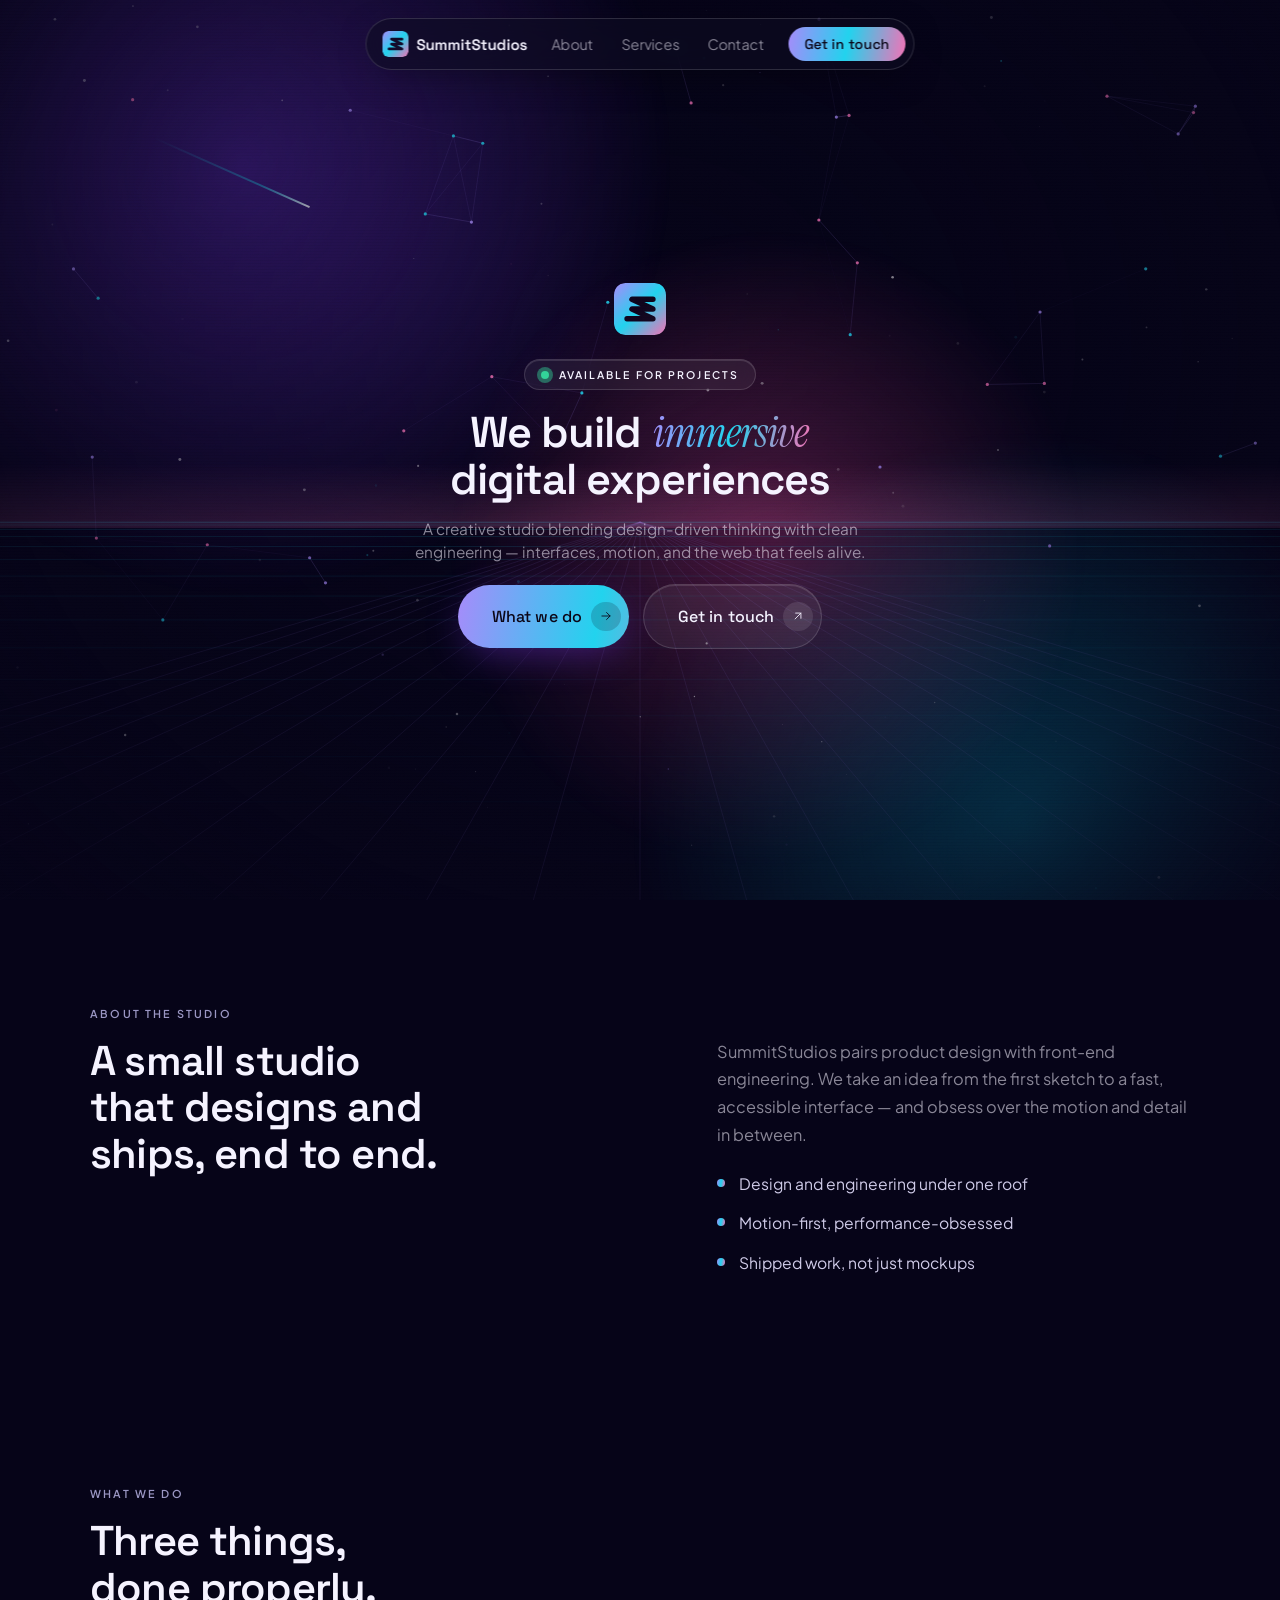
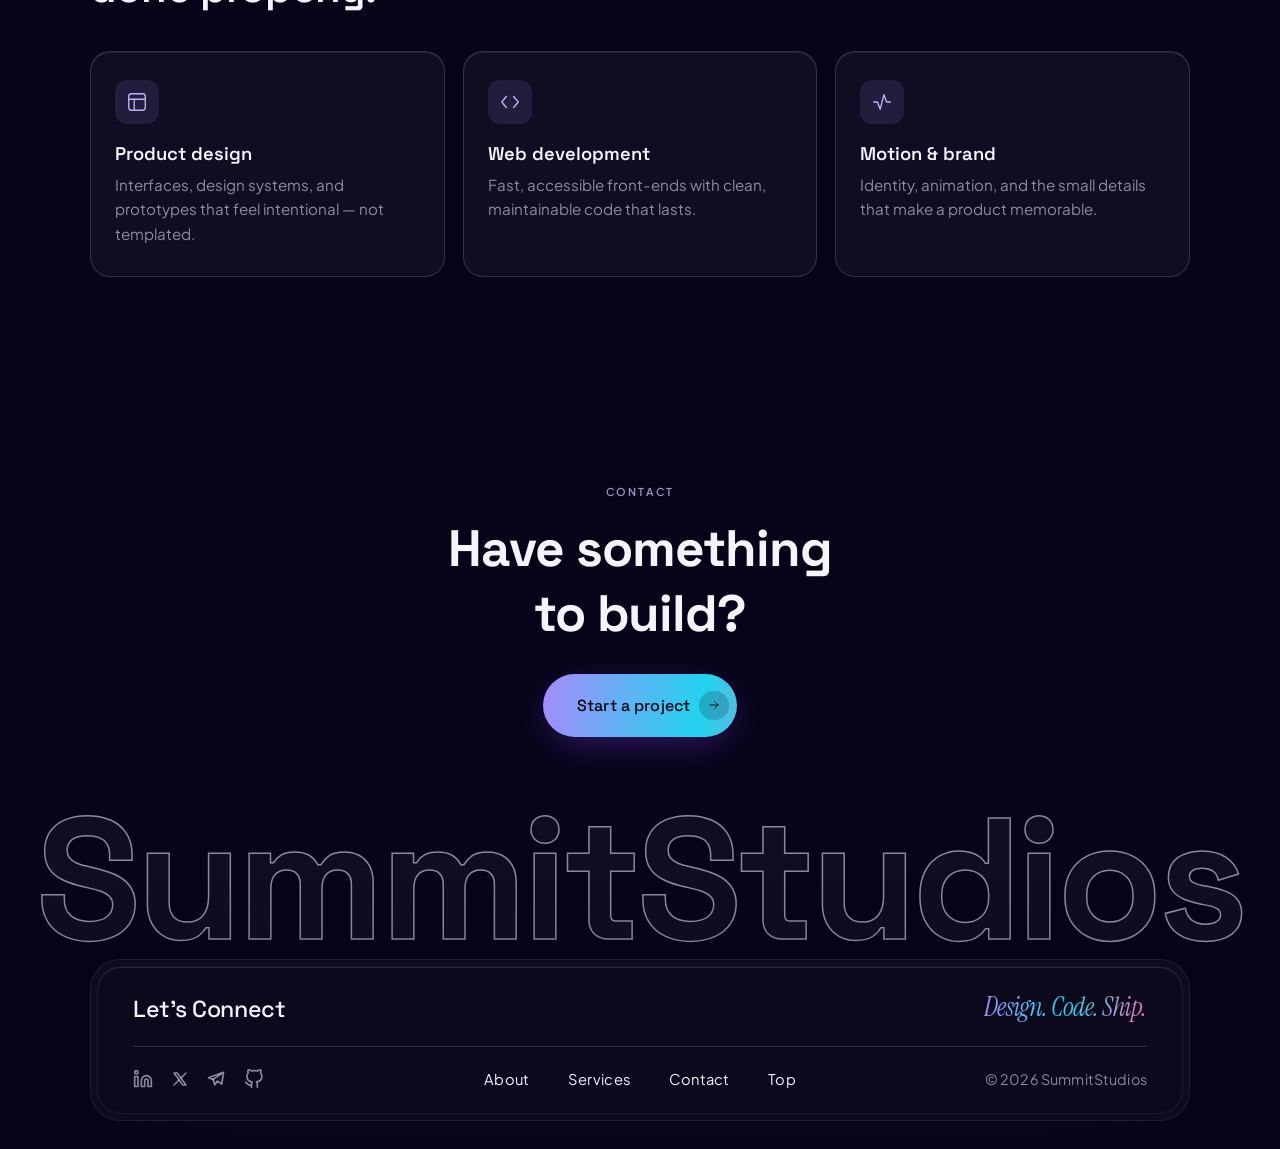
==== commit 014b565d: "fix(review): scroll-margin for anchors, noscript reveal fallback, real OG image, a11y + preconnect" ====
--- a/index.html
+++ b/index.html
@@ -4,13 +4,17 @@
     <meta charset="UTF-8">
     <meta name="viewport" content="width=device-width, initial-scale=1.0">
     <title>SummitStudios — Creative Development Studio</title>
+    <link rel="preconnect" href="https://fonts.googleapis.com">
+    <link rel="preconnect" href="https://fonts.gstatic.com" crossorigin>
     <meta name="description" content="SummitStudios is a creative development studio crafting immersive, motion-driven web experiences — design-driven engineering for interfaces that feel alive.">
     <meta name="theme-color" content="#060418">
     <meta property="og:type" content="website">
     <meta property="og:title" content="SummitStudios — Creative Development Studio">
     <meta property="og:description" content="Design-driven engineering: interfaces, motion, and the web that feels alive.">
-    <meta property="og:image" content="https://picsum.photos/seed/summitstudios/1200/630">
+    <meta property="og:url" content="https://gitsummitstudios.github.io/portfoliosummitstudios/">
+    <meta property="og:image" content="https://gitsummitstudios.github.io/portfoliosummitstudios/og.png">
     <meta name="twitter:card" content="summary_large_image">
+    <meta name="twitter:image" content="https://gitsummitstudios.github.io/portfoliosummitstudios/og.png">
     <link rel="icon" href="data:image/svg+xml,%3Csvg xmlns='http://www.w3.org/2000/svg' viewBox='0 0 64 64'%3E%3Cdefs%3E%3ClinearGradient id='g' x1='0' y1='0' x2='1' y2='1'%3E%3Cstop offset='0' stop-color='%23a78bfa'/%3E%3Cstop offset='0.5' stop-color='%2322d3ee'/%3E%3Cstop offset='1' stop-color='%23f472b6'/%3E%3C/linearGradient%3E%3C/defs%3E%3Crect width='64' height='64' rx='14' fill='url(%23g)'/%3E%3Cpolyline points='16,44 48,44 22,32 48,32 22,20 48,20' fill='none' stroke='%23060418' stroke-width='6.5' stroke-linejoin='round' stroke-linecap='round'/%3E%3C/svg%3E">
     <style>
         @import url('https://fonts.googleapis.com/css2?family=Space+Grotesk:wght@400;500;600;700&family=Plus+Jakarta+Sans:wght@400;500;600&family=Instrument+Serif:ital@0;1&display=swap');
@@ -599,6 +603,7 @@
 
         /* ---------- Sections ---------- */
         .section { position: relative; z-index: 2; width: min(1100px, calc(100% - 48px)); margin: 0 auto; padding: 104px 0; }
+        .section, #top { scroll-margin-top: 92px; }
         .eyebrow {
             display: inline-block;
             font-family: 'Plus Jakarta Sans', sans-serif;
@@ -744,6 +749,7 @@
             .glass-cursor-card, .cursor-ring-outline { display: none; }
         }
     </style>
+    <noscript><style>.reveal{opacity:1!important;transform:none!important;filter:none!important}</style></noscript>
 </head>
 <body>
     <!-- Aurora background -->
@@ -836,17 +842,17 @@
         <h2 class="section-title reveal">Three things, done properly.</h2>
         <div class="cards">
             <article class="card reveal">
-                <span class="card-icon"><svg width="22" height="22" viewBox="0 0 24 24" fill="none" stroke="currentColor" stroke-width="1.5" stroke-linecap="round" stroke-linejoin="round"><rect x="3" y="3" width="18" height="18" rx="3"/><path d="M3 9h18"/><path d="M9 21V9"/></svg></span>
+                <span class="card-icon" aria-hidden="true"><svg width="22" height="22" viewBox="0 0 24 24" fill="none" stroke="currentColor" stroke-width="1.5" stroke-linecap="round" stroke-linejoin="round"><rect x="3" y="3" width="18" height="18" rx="3"/><path d="M3 9h18"/><path d="M9 21V9"/></svg></span>
                 <h3>Product design</h3>
                 <p>Interfaces, design systems, and prototypes that feel intentional — not templated.</p>
             </article>
             <article class="card reveal">
-                <span class="card-icon"><svg width="22" height="22" viewBox="0 0 24 24" fill="none" stroke="currentColor" stroke-width="1.5" stroke-linecap="round" stroke-linejoin="round"><path d="M8 6l-5 6 5 6"/><path d="M16 6l5 6-5 6"/></svg></span>
+                <span class="card-icon" aria-hidden="true"><svg width="22" height="22" viewBox="0 0 24 24" fill="none" stroke="currentColor" stroke-width="1.5" stroke-linecap="round" stroke-linejoin="round"><path d="M8 6l-5 6 5 6"/><path d="M16 6l5 6-5 6"/></svg></span>
                 <h3>Web development</h3>
                 <p>Fast, accessible front-ends with clean, maintainable code that lasts.</p>
             </article>
             <article class="card reveal">
-                <span class="card-icon"><svg width="22" height="22" viewBox="0 0 24 24" fill="none" stroke="currentColor" stroke-width="1.5" stroke-linecap="round" stroke-linejoin="round"><path d="M3 12h4l3 8 4-16 3 8h4"/></svg></span>
+                <span class="card-icon" aria-hidden="true"><svg width="22" height="22" viewBox="0 0 24 24" fill="none" stroke="currentColor" stroke-width="1.5" stroke-linecap="round" stroke-linejoin="round"><path d="M3 12h4l3 8 4-16 3 8h4"/></svg></span>
                 <h3>Motion &amp; brand</h3>
                 <p>Identity, animation, and the small details that make a product memorable.</p>
             </article>
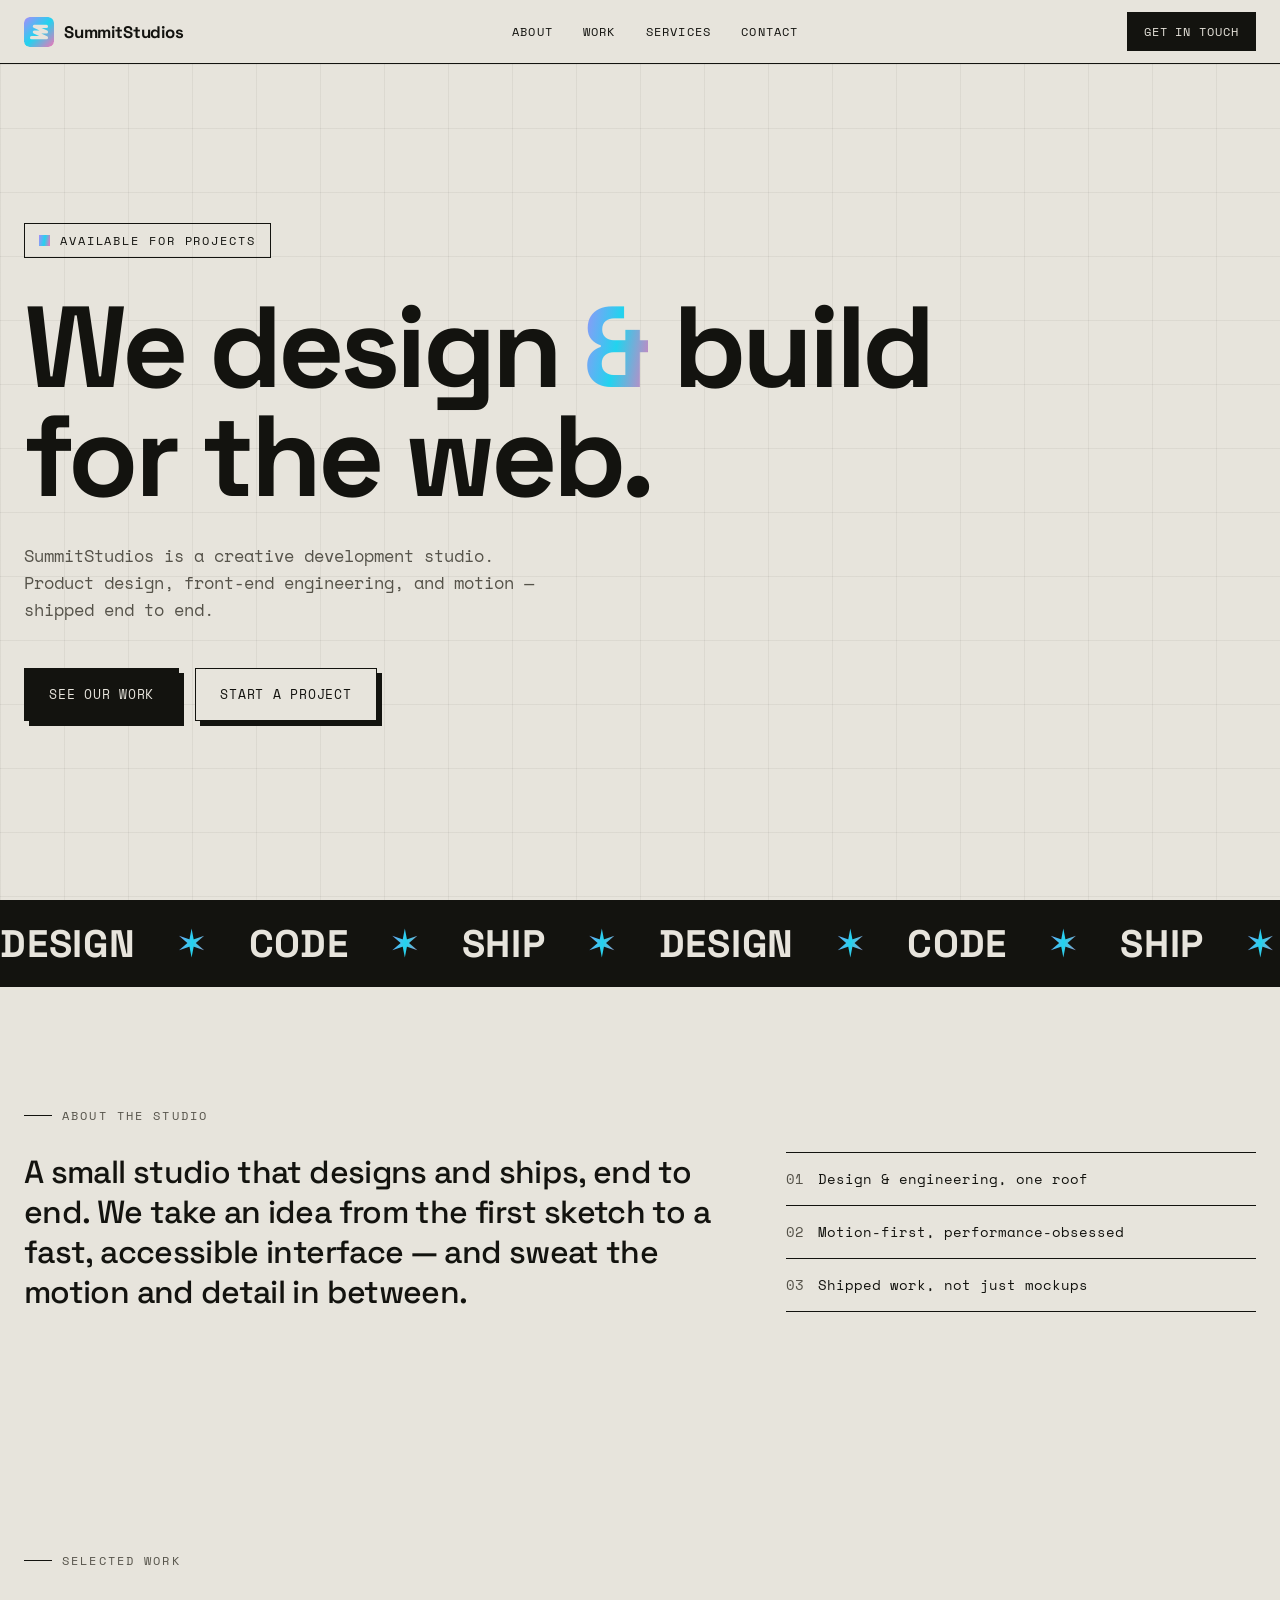
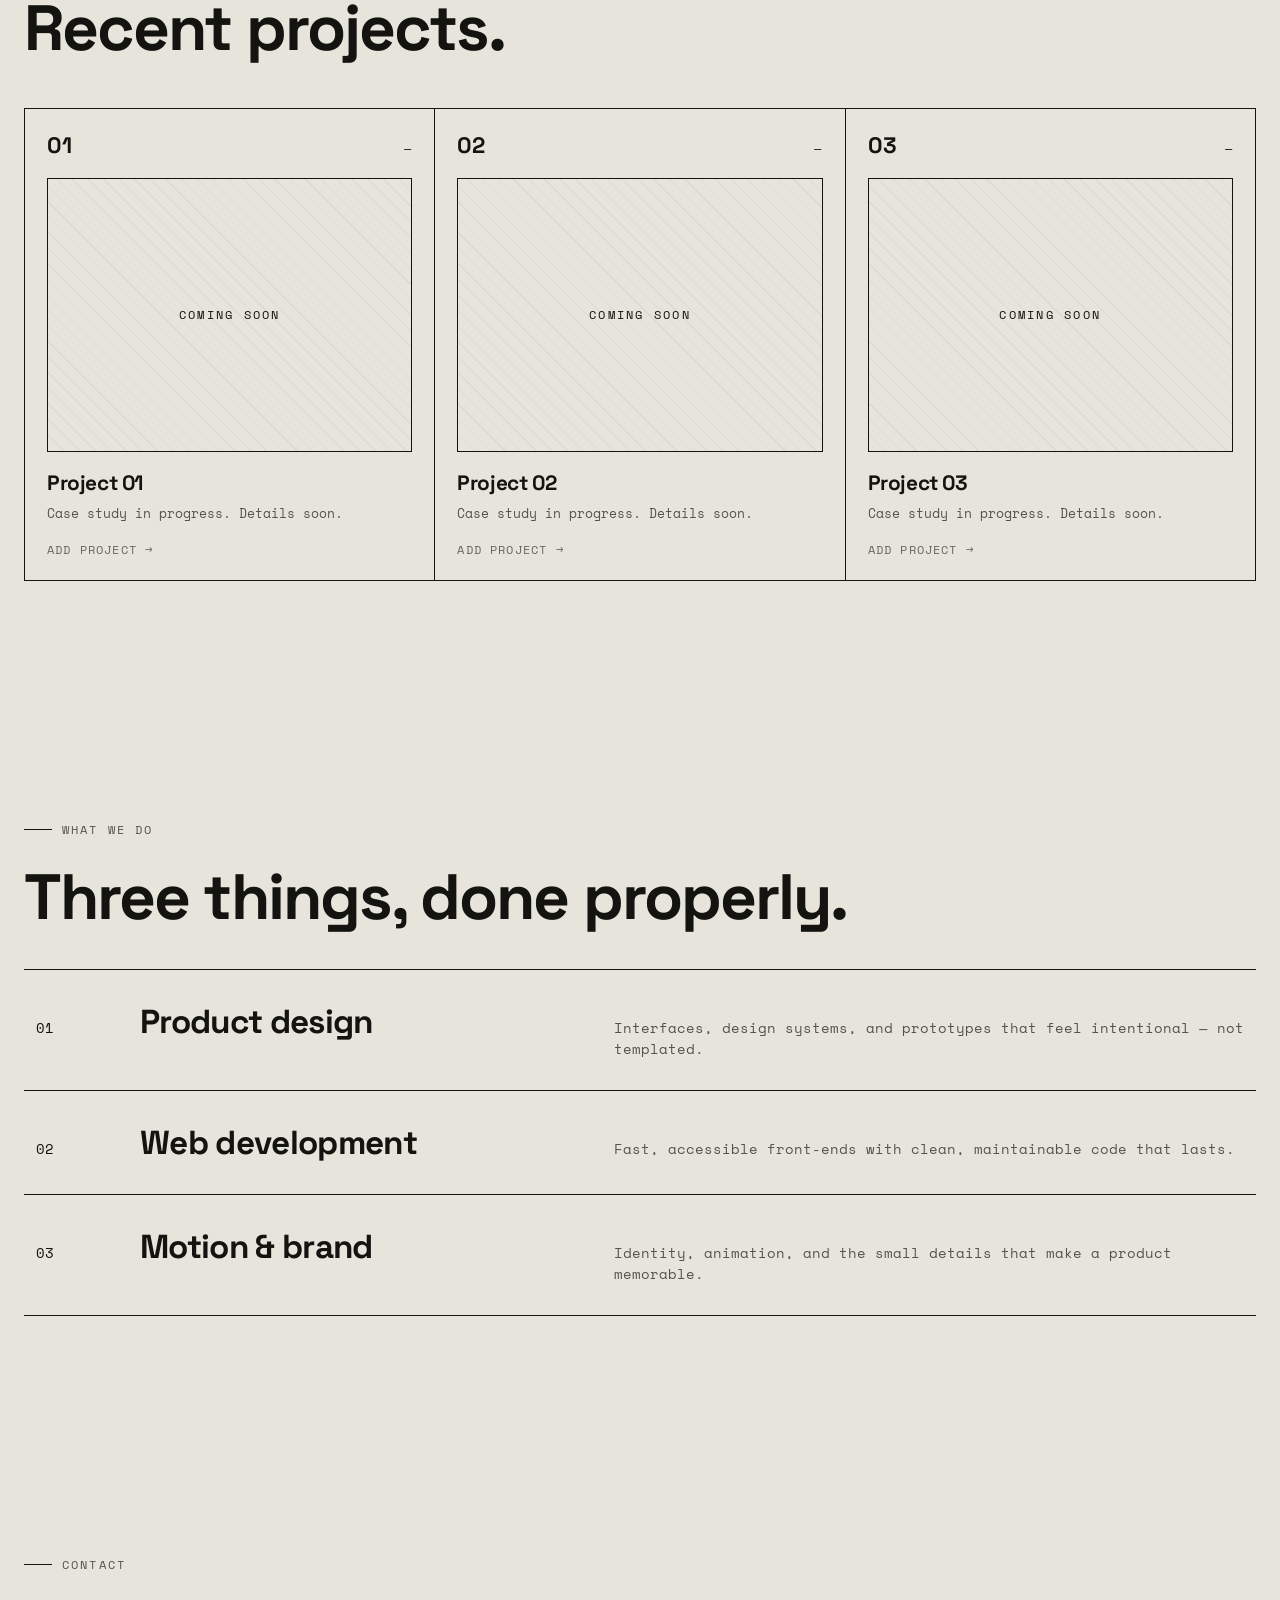
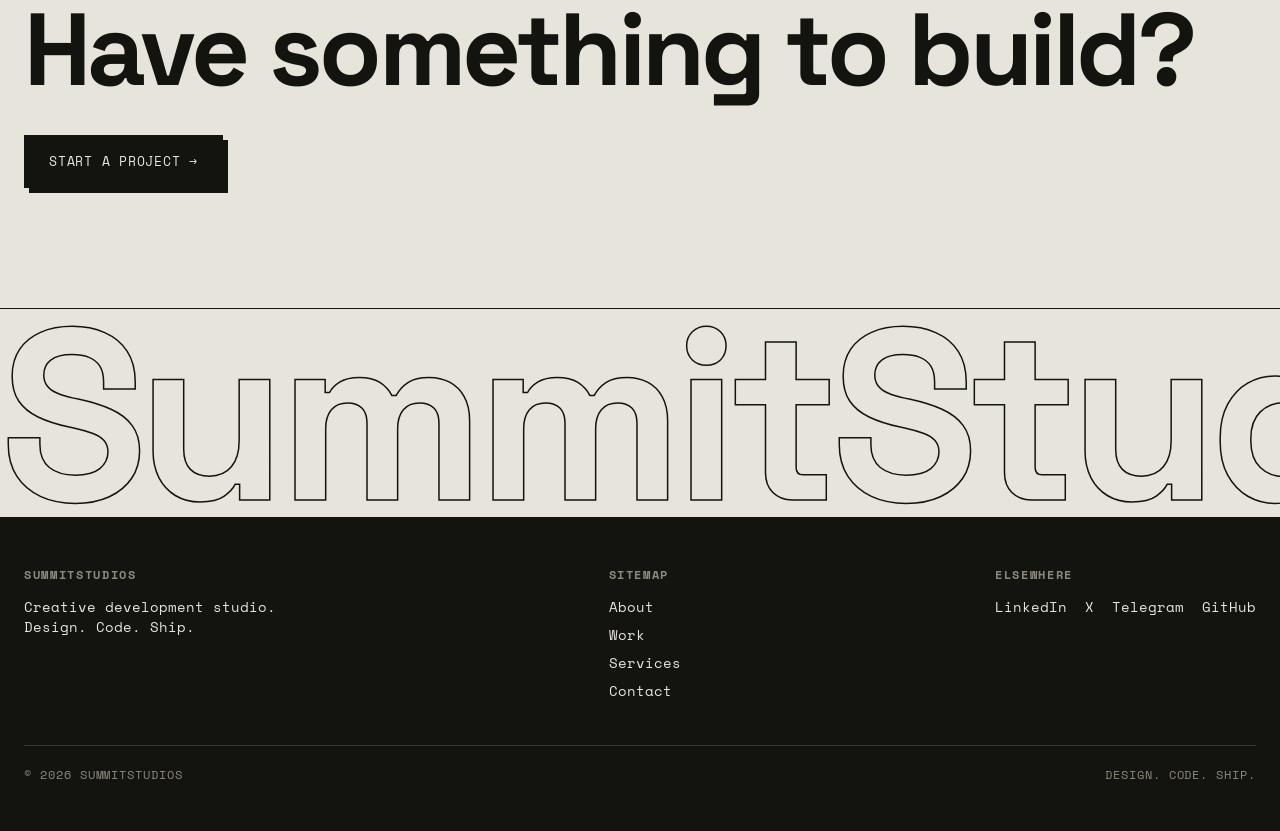
==== commit afe741d1: "redesign: brutalist direction (bone/ink, exposed grid, mono+grotesk) + Work section placeholders" ====
--- a/index.html
+++ b/index.html
@@ -6,920 +6,405 @@
     <title>SummitStudios — Creative Development Studio</title>
     <link rel="preconnect" href="https://fonts.googleapis.com">
     <link rel="preconnect" href="https://fonts.gstatic.com" crossorigin>
-    <meta name="description" content="SummitStudios is a creative development studio crafting immersive, motion-driven web experiences — design-driven engineering for interfaces that feel alive.">
-    <meta name="theme-color" content="#060418">
+    <meta name="description" content="SummitStudios is a creative development studio. Product design, front-end engineering, and motion — shipped end to end.">
+    <meta name="theme-color" content="#E7E4DC">
     <meta property="og:type" content="website">
+    <meta property="og:url" content="https://gitsummitstudios.github.io/portfoliosummitstudios/">
     <meta property="og:title" content="SummitStudios — Creative Development Studio">
-    <meta property="og:description" content="Design-driven engineering: interfaces, motion, and the web that feels alive.">
-    <meta property="og:url" content="https://gitsummitstudios.github.io/portfoliosummitstudios/">
+    <meta property="og:description" content="Product design, front-end engineering, and motion — shipped end to end.">
     <meta property="og:image" content="https://gitsummitstudios.github.io/portfoliosummitstudios/og.png">
     <meta name="twitter:card" content="summary_large_image">
     <meta name="twitter:image" content="https://gitsummitstudios.github.io/portfoliosummitstudios/og.png">
     <link rel="icon" href="data:image/svg+xml,%3Csvg xmlns='http://www.w3.org/2000/svg' viewBox='0 0 64 64'%3E%3Cdefs%3E%3ClinearGradient id='g' x1='0' y1='0' x2='1' y2='1'%3E%3Cstop offset='0' stop-color='%23a78bfa'/%3E%3Cstop offset='0.5' stop-color='%2322d3ee'/%3E%3Cstop offset='1' stop-color='%23f472b6'/%3E%3C/linearGradient%3E%3C/defs%3E%3Crect width='64' height='64' rx='14' fill='url(%23g)'/%3E%3Cpolyline points='16,44 48,44 22,32 48,32 22,20 48,20' fill='none' stroke='%23060418' stroke-width='6.5' stroke-linejoin='round' stroke-linecap='round'/%3E%3C/svg%3E">
     <style>
-        @import url('https://fonts.googleapis.com/css2?family=Space+Grotesk:wght@400;500;600;700&family=Plus+Jakarta+Sans:wght@400;500;600&family=Instrument+Serif:ital@0;1&display=swap');
+        @import url('https://fonts.googleapis.com/css2?family=Space+Grotesk:wght@400;500;700&family=Space+Mono:wght@400;700&display=swap');
 
         :root {
-            --bg: #060418;
-            --text: #f5f3ff;
-            --muted: rgba(245, 243, 255, 0.55);
-            --muted-2: rgba(245, 243, 255, 0.55);
-            --line: rgba(245, 243, 255, 0.16);
-            --glass: rgba(255, 255, 255, 0.06);
-            --glass-border: rgba(255, 255, 255, 0.14);
+            --bone: #E7E4DC;
+            --bone-2: #DCD8CD;
+            --ink: #13130F;
+            --ink-2: #56534A;
             --grad: linear-gradient(100deg, #a78bfa 0%, #22d3ee 50%, #f472b6 100%);
-            --ease: cubic-bezier(0.16, 1, 0.3, 1);
-            --ease-reveal: cubic-bezier(0.05, 0.9, 0.1, 1);
-            --ease-spring: cubic-bezier(0.32, 0.72, 0, 1);
+            --grid: rgba(19, 19, 15, 0.05);
+            --d: 'Space Grotesk', system-ui, sans-serif;
+            --m: 'Space Mono', ui-monospace, monospace;
+            --nav-h: 64px;
+            --snap: cubic-bezier(0.2, 0.7, 0.2, 1);
         }
 
         * { margin: 0; padding: 0; box-sizing: border-box; }
         html { overflow-x: hidden; scroll-behavior: smooth; }
         body {
-            background-color: var(--bg);
+            background: var(--bone);
+            color: var(--ink);
+            font-family: var(--d);
             min-height: 100vh;
             overflow-x: hidden;
-            position: relative;
-            cursor: none;
-        }
-
-        /* ---------- Aurora animated background ---------- */
-        .aurora {
-            position: fixed;
-            inset: 0;
-            z-index: -3;
-            overflow: hidden;
-            background: var(--bg);
-        }
-        /* radial-gradient orbs instead of blur() filters — far cheaper for the GPU */
-        .blob {
-            position: absolute;
-            border-radius: 50%;
-            opacity: 0.55;
-            will-change: transform;
-        }
-        .blob.b1 { width: 70vw; height: 70vw; background: radial-gradient(circle, rgba(124,58,237,0.85) 0%, rgba(124,58,237,0) 68%); top: -22vw; left: -16vw; animation: drift1 26s var(--ease) infinite; }
-        .blob.b2 { width: 64vw; height: 64vw; background: radial-gradient(circle, rgba(6,182,212,0.80) 0%, rgba(6,182,212,0) 68%); bottom: -26vw; right: -12vw; animation: drift2 30s var(--ease) infinite; }
-        .blob.b3 { width: 52vw; height: 52vw; background: radial-gradient(circle, rgba(236,72,153,0.70) 0%, rgba(236,72,153,0) 68%); top: 24vh; left: 34vw; opacity: 0.5; animation: drift3 34s var(--ease) infinite; }
-
-        @keyframes drift1 {
-            0%, 100% { transform: translate(0, 0) scale(1); }
-            50%      { transform: translate(8vw, 6vh) scale(1.15); }
-        }
-        @keyframes drift2 {
-            0%, 100% { transform: translate(0, 0) scale(1); }
-            50%      { transform: translate(-7vw, -5vh) scale(1.1); }
-        }
-        @keyframes drift3 {
-            0%, 100% { transform: translate(-50%, 0) scale(1); }
-            50%      { transform: translate(-40%, -8vh) scale(1.2); }
-        }
-
-        /* vignette + faint noise to seat the glass */
-        .grain {
+            -webkit-font-smoothing: antialiased;
+        }
+
+        /* exposed grid — flat, static background (no canvas, no blur) */
+        .bg-grid {
             position: fixed;
             inset: 0;
             z-index: -1;
             pointer-events: none;
-            background: radial-gradient(ellipse at 50% 38%, transparent 0%, rgba(6, 4, 24, 0.5) 72%, rgba(6, 4, 24, 0.92) 100%);
-        }
-        .noise {
+            background-image:
+                linear-gradient(var(--grid) 1px, transparent 1px),
+                linear-gradient(90deg, var(--grid) 1px, transparent 1px);
+            background-size: 64px 64px;
+        }
+
+        ::selection { background: var(--ink); color: var(--bone); }
+
+        /* ---------- Nav ---------- */
+        .nav {
             position: fixed;
-            inset: 0;
-            z-index: -1;
-            pointer-events: none;
-            opacity: 0.05;
-            mix-blend-mode: overlay;
-            background-image: url("data:image/svg+xml,%3Csvg xmlns='http://www.w3.org/2000/svg' width='160' height='160'%3E%3Cfilter id='n'%3E%3CfeTurbulence type='fractalNoise' baseFrequency='0.85' numOctaves='3' stitchTiles='stitch'/%3E%3C/filter%3E%3Crect width='100%25' height='100%25' filter='url(%23n)'/%3E%3C/svg%3E");
-        }
-
-        /* ---------- Cyberpunk astral canvas + CRT scanlines ---------- */
-        #cyber-canvas {
-            position: fixed;
-            inset: 0;
-            z-index: -2;
-            pointer-events: none;
-            display: block;
-        }
-        .scanlines {
-            position: fixed;
-            inset: 0;
-            z-index: -1;
-            pointer-events: none;
-            opacity: 0.6;
-            background: repeating-linear-gradient(
-                to bottom,
-                rgba(0, 0, 0, 0) 0px,
-                rgba(0, 0, 0, 0) 2px,
-                rgba(0, 0, 0, 0.10) 3px
-            );
-        }
-
-        /* ---------- Hero ---------- */
-        .hero-content {
-            position: relative;
-            z-index: 2;
-            display: flex;
-            flex-direction: column;
-            align-items: center;
-            justify-content: center;
-            text-align: center;
-            min-height: 100dvh;
-            padding: 96px 20px 64px;
-            width: 95%;
-            max-width: 1100px;
-            margin: 0 auto;
-        }
-
-        .hero-logo {
-            width: 52px;
-            height: 52px;
-            display: block;
-            margin-bottom: 1.5rem;
-        }
-
-        .availability {
-            display: inline-flex;
-            align-items: center;
-            gap: 0.6rem;
-            font-family: 'Plus Jakarta Sans', sans-serif;
-            font-size: 0.66rem;
-            font-weight: 600;
-            text-transform: uppercase;
-            letter-spacing: 0.2em;
-            color: var(--text);
-            padding: 0.5rem 1rem;
-            border-radius: 9999px;
-            background: var(--glass);
-            border: 1px solid var(--glass-border);
-            backdrop-filter: blur(8px);
-            -webkit-backdrop-filter: blur(8px);
-            box-shadow: inset 0 1px 0 rgba(255, 255, 255, 0.12);
-            margin-bottom: 1.2rem;
-        }
-        .availability .dot {
-            width: 8px; height: 8px;
-            background-color: #34d399;
-            border-radius: 50%;
-            position: relative;
-            display: inline-block;
-            animation: pulse-glow 2s infinite ease-in-out;
-        }
-        .availability .dot::after {
-            content: '';
-            position: absolute;
-            top: -4px; left: -4px; right: -4px; bottom: -4px;
-            background-color: rgba(52, 211, 153, 0.45);
-            border-radius: 50%;
-            animation: wave-expand 2s infinite ease-in-out;
-        }
-        @keyframes pulse-glow {
-            0%, 100% { opacity: 0.5; transform: scale(0.85); box-shadow: 0 0 4px rgba(52, 211, 153, 0.3); }
-            50%      { opacity: 1;   transform: scale(1.1);  box-shadow: 0 0 12px rgba(52, 211, 153, 0.9); }
-        }
-        @keyframes wave-expand {
-            0%   { transform: scale(0.6); opacity: 0.9; }
-            100% { transform: scale(2.3); opacity: 0; }
-        }
-
-        .hero-title {
-            font-family: 'Space Grotesk', sans-serif;
-            font-size: 2.7rem;
-            font-weight: 600;
-            color: var(--text);
-            line-height: 1.08;
-            letter-spacing: -0.025em;
-            margin-bottom: 0.9rem;
-            text-wrap: balance;
-        }
-        .hero-title .accent {
-            font-family: 'Instrument Serif', Georgia, serif;
-            font-style: italic;
-            font-weight: 400;
-            background: var(--grad);
-            -webkit-background-clip: text;
-            background-clip: text;
-            color: transparent;
-            padding: 0 0.05em;
-        }
-
-        .hero-tagline {
-            font-family: 'Plus Jakarta Sans', sans-serif;
-            font-size: 0.96rem;
-            font-weight: 400;
-            color: var(--muted);
-            max-width: 500px;
-            line-height: 1.5;
-            margin-bottom: 1.3rem;
-            text-wrap: pretty;
-        }
-
-        .hero-actions {
-            display: inline-flex;
-            align-items: center;
-            gap: 0.9rem;
-            flex-wrap: wrap;
-            justify-content: center;
-        }
-        .btn {
-            font-family: 'Space Grotesk', sans-serif;
-            font-size: 1rem;
-            font-weight: 500;
-            letter-spacing: 0.01em;
-            padding: 1.05rem 2.1rem;
-            border-radius: 9999px;
-            display: inline-flex;
-            align-items: center;
-            gap: 0.55rem;
-            padding-right: 0.5rem;            /* room for the nested icon island */
-            cursor: none;
-            text-decoration: none;
-            transition: transform 0.5s var(--ease-spring), box-shadow 0.5s var(--ease-spring), background 0.5s var(--ease-spring);
-            border: none;
-        }
-        .btn:active { transform: scale(0.98); }
-        /* Button-in-button: trailing icon nested in its own island */
-        .btn-icon {
-            width: 1.85rem;
-            height: 1.85rem;
-            border-radius: 9999px;
-            display: inline-flex;
-            align-items: center;
-            justify-content: center;
-            flex-shrink: 0;
-            transition: transform 0.5s var(--ease-spring), background 0.5s var(--ease-spring);
-        }
-        .btn:hover .btn-icon { transform: translate(2px, -2px) scale(1.06); }
-        .btn-primary {
-            color: #0b0617;
-            background: var(--grad);
-            background-size: 160% 160%;
-            box-shadow: 0 10px 40px -8px rgba(124, 58, 237, 0.45);
-        }
-        .btn-primary .btn-icon { background: rgba(11, 6, 23, 0.18); color: #0b0617; }
-        .btn-primary:hover {
-            transform: translateY(-2px);
-            box-shadow: 0 16px 50px -10px rgba(34, 211, 238, 0.5);
-        }
-        .btn-ghost {
-            color: var(--text);
-            background: var(--glass);
-            border: 1px solid var(--glass-border);
-            backdrop-filter: blur(8px);
-            -webkit-backdrop-filter: blur(8px);
-            box-shadow: inset 0 1px 0 rgba(255, 255, 255, 0.12);
-        }
-        .btn-ghost .btn-icon { background: rgba(255, 255, 255, 0.10); color: var(--text); }
-        .btn-ghost:hover {
-            transform: translateY(-2px);
-            background: rgba(255, 255, 255, 0.12);
-        }
-
-        /* ---------- Footer (glass panel, vertically centered) ---------- */
-        /* Double-Bezel: outer shell (the machined tray) */
-        .footer-container {
-            position: relative;
-            z-index: 2;
-            width: min(1100px, calc(100% - 48px));
-            margin: 0 auto 28px;
-            padding: 6px;
-            border-radius: 30px;
-            background: rgba(255, 255, 255, 0.03);
-            border: 1px solid rgba(255, 255, 255, 0.08);
-            backdrop-filter: blur(14px);
-            -webkit-backdrop-filter: blur(14px);
-            overflow: hidden;
-            box-shadow: 0 40px 120px -24px rgba(20, 6, 40, 0.72);   /* tinted, not pure black */
-        }
-        /* Spotlight border: the bezel illuminates under the cursor */
-        .footer-container::after {
-            content: '';
-            position: absolute;
-            inset: 0;
-            border-radius: inherit;
-            background: radial-gradient(360px circle at var(--mx, 50%) var(--my, 50%), rgba(167, 139, 250, 0.22), transparent 55%);
-            opacity: 0;
-            transition: opacity 0.5s var(--ease);
-            pointer-events: none;
-            z-index: 0;
-        }
-        .footer-container:hover::after { opacity: 1; }
-        /* Double-Bezel: inner core (the glass plate) */
-        .footer-inner {
-            position: relative;
-            z-index: 1;
-            display: flex;
-            flex-direction: column;
-            padding: 1.5rem 2.2rem;
-            border-radius: 24px;
-            background: rgba(10, 8, 26, 0.42);
-            border: 1px solid rgba(255, 255, 255, 0.06);
-            box-shadow: inset 0 1px 0 0 rgba(255, 255, 255, 0.12);
-        }
-        .footer-top {
-            display: flex;
-            justify-content: space-between;
-            align-items: flex-end;
-            width: 100%;
-        }
-        .footer-title {
-            font-family: 'Space Grotesk', sans-serif;
-            font-size: 1.45rem;
-            font-weight: 500;
-            color: var(--text);
-            letter-spacing: -0.02em;
-            margin: 0;
-            text-wrap: balance;
-        }
-        .footer-title.quote {
-            font-family: 'Instrument Serif', Georgia, serif;
-            font-style: italic;
-            font-weight: 400;
-            font-size: 1.6rem;
-            background: var(--grad);
-            -webkit-background-clip: text;
-            background-clip: text;
-            color: transparent;
-        }
-        .footer-divider {
-            border: none;
-            height: 1px;
-            background-color: var(--line);
-            margin: 1.4rem 0;
-            width: 100%;
-        }
-        .footer-bottom {
-            display: flex;
-            justify-content: space-between;
-            align-items: center;
-            width: 100%;
-        }
-        .footer-socials {
-            display: flex;
-            gap: 1.1rem;
-            align-items: center;
-            flex: 1;
-        }
-        .social-icon {
-            color: var(--muted);
-            transition: color 0.3s var(--ease), transform 0.3s var(--ease);
-            display: inline-flex;
-            align-items: center;
-            justify-content: center;
-            text-decoration: none;
-            cursor: none;
-        }
-        .social-icon:hover { color: var(--text); transform: translateY(-2px); }
-        .footer-links {
-            display: flex;
-            gap: 2.4rem;
-            justify-content: center;
-            align-items: center;
-            flex: 2;
-        }
-        .footer-link {
-            font-family: 'Plus Jakarta Sans', sans-serif;
-            font-size: 0.92rem;
-            font-weight: 400;
-            color: var(--text);
-            text-decoration: none;
-            letter-spacing: 0.02em;
-            transition: opacity 0.3s ease, transform 0.3s ease;
-            cursor: none;
-        }
-        .footer-link:hover { opacity: 0.7; transform: translateY(-1px); }
-        .footer-copyright {
-            font-family: 'Plus Jakarta Sans', sans-serif;
-            font-size: 0.9rem;
-            font-weight: 400;
-            color: var(--muted-2);
-            text-align: right;
-            flex: 1;
-            letter-spacing: 0.01em;
-        }
-
-        /* ---------- Giant wordmark ---------- */
-        .footer-logo-wrap {
-            position: relative;
-            width: 100%;
-            padding: 0 20px 8px;
-            box-sizing: border-box;
-            display: flex;
-            justify-content: center;
-            align-items: center;
-            z-index: 1;
-        }
-        .footer-logo-text {
-            font-family: 'Space Grotesk', sans-serif;
-            font-size: 13.5vw;
-            font-weight: 700;
-            letter-spacing: -0.03em;
-            line-height: 0.82;
-            text-align: center;
-            width: 100%;
-            pointer-events: none;
-            white-space: nowrap;
-            color: rgba(245, 243, 255, 0.04);
-            -webkit-text-stroke: 1.5px rgba(245, 243, 255, 0.55);
-        }
-
-        /* ---------- Custom cursor ---------- */
-        .glass-cursor-card {
-            position: fixed;
-            top: 0; left: 0;
-            z-index: 99999;
-            pointer-events: none;
-            padding: 0.7rem 1.4rem;
-            background: rgba(255, 255, 255, 0.08);
-            backdrop-filter: blur(8px);
-            -webkit-backdrop-filter: blur(8px);
-            border: 1px solid rgba(255, 255, 255, 0.18);
-            border-radius: 9999px;
-            box-shadow: inset 0 1px 0 0 rgba(255, 255, 255, 0.15);
-            transform: translate(-50%, -50%) scale(0);
-            opacity: 0;
-            will-change: transform, opacity;
-            transition: opacity 0.4s var(--ease);
-        }
-        .glass-cursor-card.active { opacity: 1; }
-        .cursor-card-text {
-            font-family: 'Space Grotesk', sans-serif;
-            font-size: 0.8rem;
-            font-weight: 600;
-            letter-spacing: 0.08em;
-            text-transform: uppercase;
-            white-space: nowrap;
-            background: var(--grad);
-            -webkit-background-clip: text;
-            background-clip: text;
-            color: transparent;
-        }
-        .cursor-card-text .text-white {
-            color: #ffffff;
-            -webkit-text-fill-color: #ffffff;
-        }
-        .cursor-ring-outline {
-            position: fixed;
-            top: 0; left: 0;
-            width: 46px; height: 46px;
-            border: 1.5px solid rgba(245, 243, 255, 0.5);
-            border-radius: 50%;
-            z-index: 99998;
-            pointer-events: none;
-            transform: translate(-50%, -50%) scale(0);
-            opacity: 0;
-            will-change: transform, opacity;
-            transition: opacity 0.4s var(--ease), border-color 0.4s ease;
-        }
-        .cursor-ring-outline.active { opacity: 1; }
-        .cursor-ring-outline.expanded { border-color: rgba(245, 243, 255, 0.18); }
-
-        /* ---------- Reveal: hero words ---------- */
-        .hero-title .word-wrapper {
-            display: inline-block;
-            overflow: hidden;
-            vertical-align: bottom;
-            padding-bottom: 0.18em;
-            margin-bottom: -0.18em;
-        }
-        .hero-title .word-inner {
-            display: inline-block;
-            opacity: 0;
-            transform: translateY(105%);
-            filter: blur(20px);
-            animation: word-reveal-mask 1.3s var(--ease-reveal) forwards;
-        }
-        @keyframes word-reveal-mask {
-            0%   { opacity: 0; transform: translateY(105%); filter: blur(20px); }
-            30%  { opacity: 1; }
-            100% { opacity: 1; transform: translateY(0); filter: blur(0); }
-        }
-
-        /* ---------- Reveal: wordmark letters ---------- */
-        .footer-logo-text .letter-wrapper {
-            display: inline-block;
-            overflow: hidden;
-            vertical-align: bottom;
-            line-height: 0.82;
-            padding-bottom: 0.12em;
-            margin-bottom: -0.12em;
-        }
-        .footer-logo-text .letter-inner {
-            display: inline-block;
-            opacity: 0;
-            transform: translateX(-105%);
-            filter: blur(20px);
-            animation: letter-reveal-mask 1.2s var(--ease-reveal) forwards;
-        }
-        @keyframes letter-reveal-mask {
-            0%   { opacity: 0; transform: translateX(-105%); filter: blur(20px); }
-            25%  { opacity: 1; }
-            100% { opacity: 1; transform: translateX(0); filter: blur(0); }
-        }
-
-        /* ---------- Reveal: soft fade-up for hero chrome ---------- */
-        .fade-up {
-            opacity: 0;
-            transform: translateY(16px);
-            filter: blur(8px);
-            animation: fade-up 1.1s var(--ease-reveal) forwards;
-        }
-        @keyframes fade-up {
-            to { opacity: 1; transform: translateY(0); filter: blur(0); }
-        }
-
-        /* ---------- Accessibility: keyboard focus + touch targets ---------- */
-        :focus:not(:focus-visible) { outline: none; }
-        .btn:focus-visible,
-        .footer-link:focus-visible,
-        .social-icon:focus-visible {
-            outline: 2px solid #22d3ee;
-            outline-offset: 4px;
-            border-radius: 12px;
-        }
-        /* extend social icon hit area to ~44px without shifting layout */
-        .social-icon { position: relative; }
-        .social-icon::before {
-            content: '';
-            position: absolute;
-            inset: -12px;
-        }
-
-        /* ---------- Floating nav ---------- */
-        .site-nav {
-            position: fixed;
-            top: 18px;
-            left: 50%;
-            transform: translateX(-50%);
+            top: 0; left: 0; right: 0;
+            height: var(--nav-h);
             z-index: 50;
             display: flex;
             align-items: center;
-            gap: 8px;
-            padding: 8px 8px 8px 16px;
-            border-radius: 9999px;
-            background: rgba(14, 12, 34, 0.6);
-            border: 1px solid var(--glass-border);
-            backdrop-filter: blur(12px);
-            -webkit-backdrop-filter: blur(12px);
-            box-shadow: 0 10px 40px -16px rgba(0, 0, 0, 0.6);
-            max-width: calc(100% - 24px);
-        }
-        .nav-brand {
-            display: inline-flex;
-            align-items: center;
-            gap: 8px;
-            text-decoration: none;
-            color: var(--text);
-            font-family: 'Space Grotesk', sans-serif;
-            font-weight: 600;
-            font-size: 0.95rem;
-            cursor: none;
-        }
-        .nav-links { display: flex; align-items: center; gap: 4px; margin: 0 4px; }
+            justify-content: space-between;
+            padding: 0 24px;
+            background: var(--bone);
+            border-bottom: 1.5px solid var(--ink);
+        }
+        .nav-brand { display: inline-flex; align-items: center; gap: 10px; text-decoration: none; color: var(--ink); }
+        .nav-brand svg { display: block; }
+        .nav-brand b { font-family: var(--d); font-weight: 700; font-size: 1.05rem; letter-spacing: -0.01em; }
+        .nav-links { display: flex; gap: 4px; }
         .nav-link {
-            font-family: 'Plus Jakarta Sans', sans-serif;
-            font-size: 0.9rem;
-            color: var(--muted);
-            text-decoration: none;
-            padding: 6px 12px;
-            border-radius: 9999px;
-            transition: color 0.3s var(--ease), background 0.3s var(--ease);
-            cursor: none;
-        }
-        .nav-link:hover { color: var(--text); background: rgba(255, 255, 255, 0.06); }
+            font-family: var(--m); font-size: 0.74rem; text-transform: uppercase; letter-spacing: 0.1em;
+            color: var(--ink); text-decoration: none; padding: 8px 12px; border: 1.5px solid transparent;
+            transition: background 0.15s var(--snap), color 0.15s var(--snap);
+        }
+        .nav-link:hover { background: var(--ink); color: var(--bone); }
         .nav-cta {
-            font-family: 'Space Grotesk', sans-serif;
-            font-size: 0.88rem;
-            font-weight: 500;
-            color: #0b0617;
-            background: var(--grad);
-            padding: 8px 16px;
-            border-radius: 9999px;
-            text-decoration: none;
-            transition: transform 0.4s var(--ease-spring);
-            cursor: none;
-        }
-        .nav-cta:hover { transform: translateY(-1px); }
-
-        /* ---------- Sections ---------- */
-        .section { position: relative; z-index: 2; width: min(1100px, calc(100% - 48px)); margin: 0 auto; padding: 104px 0; }
-        .section, #top { scroll-margin-top: 92px; }
+            font-family: var(--m); font-size: 0.74rem; text-transform: uppercase; letter-spacing: 0.08em;
+            color: var(--bone); background: var(--ink); text-decoration: none;
+            padding: 10px 16px; border: 1.5px solid var(--ink);
+            transition: background 0.15s var(--snap), color 0.15s var(--snap);
+        }
+        .nav-cta:hover { background: var(--bone); color: var(--ink); }
+
+        /* ---------- Buttons ---------- */
+        .btn {
+            font-family: var(--m); font-size: 0.8rem; text-transform: uppercase; letter-spacing: 0.06em;
+            display: inline-flex; align-items: center; gap: 10px;
+            padding: 16px 24px; text-decoration: none; cursor: pointer;
+            border: 1.5px solid var(--ink); background: var(--bone); color: var(--ink);
+            box-shadow: 5px 5px 0 var(--ink);
+            transition: transform 0.15s var(--snap), box-shadow 0.15s var(--snap), background 0.15s var(--snap), color 0.15s var(--snap);
+        }
+        .btn:hover { transform: translate(2px, 2px); box-shadow: 3px 3px 0 var(--ink); background: var(--ink); color: var(--bone); }
+        .btn:active { transform: translate(5px, 5px); box-shadow: 0 0 0 var(--ink); }
+        .btn-primary { background: var(--ink); color: var(--bone); }
+        .btn-primary:hover { background: var(--bone); color: var(--ink); }
+
+        /* ---------- Layout ---------- */
+        main { display: block; }
+        .section { width: 100%; max-width: 1280px; margin: 0 auto; padding: 120px 24px; }
+        .section, #top { scroll-margin-top: var(--nav-h); }
         .eyebrow {
-            display: inline-block;
-            font-family: 'Plus Jakarta Sans', sans-serif;
-            font-size: 0.68rem; font-weight: 600;
-            text-transform: uppercase; letter-spacing: 0.2em;
-            color: #9b97c4; margin-bottom: 1.1rem;
-        }
+            font-family: var(--m); font-size: 0.74rem; text-transform: uppercase; letter-spacing: 0.18em;
+            color: var(--ink-2); display: flex; align-items: center; gap: 10px; margin-bottom: 28px;
+        }
+        .eyebrow::before { content: ''; width: 28px; height: 1.5px; background: var(--ink); }
         .section-title {
-            font-family: 'Space Grotesk', sans-serif;
-            font-size: clamp(1.7rem, 3.6vw, 2.6rem);
-            font-weight: 600; line-height: 1.12; letter-spacing: -0.02em;
-            color: var(--text); max-width: 18ch; text-wrap: balance; margin: 0;
-        }
-        .about-grid { display: grid; grid-template-columns: 1.1fr 0.9fr; gap: 48px; align-items: start; }
-        .about-body { font-family: 'Plus Jakarta Sans', sans-serif; color: var(--muted); font-size: 1.02rem; line-height: 1.7; }
-        .about-body p { margin-bottom: 1.4rem; max-width: 46ch; }
-        .about-points { list-style: none; display: flex; flex-direction: column; gap: 0.8rem; }
-        .about-points li { position: relative; padding-left: 22px; color: #cfcbe8; font-size: 0.98rem; }
-        .about-points li::before { content: ''; position: absolute; left: 0; top: 8px; width: 8px; height: 8px; border-radius: 50%; background: var(--grad); }
-        .cards { display: grid; grid-template-columns: repeat(3, 1fr); gap: 18px; margin-top: 40px; }
-        .card {
-            padding: 28px 24px 30px; border-radius: 20px;
-            background: rgba(255, 255, 255, 0.04);
-            border: 1px solid var(--glass-border);
-            box-shadow: inset 0 1px 0 rgba(255, 255, 255, 0.08);
-            transition: transform 0.5s var(--ease-spring), background 0.5s var(--ease-spring);
-        }
-        .card:hover { transform: translateY(-4px); background: rgba(255, 255, 255, 0.07); }
-        .card-icon {
-            display: inline-flex; width: 44px; height: 44px;
-            align-items: center; justify-content: center;
-            border-radius: 12px; background: rgba(167, 139, 250, 0.12);
-            color: #bdb2f7; margin-bottom: 18px;
-        }
-        .card h3 { font-family: 'Space Grotesk', sans-serif; font-size: 1.15rem; font-weight: 600; color: var(--text); margin-bottom: 8px; }
-        .card p { font-family: 'Plus Jakarta Sans', sans-serif; color: var(--muted); font-size: 0.95rem; line-height: 1.6; }
-        .section-cta { text-align: center; padding-bottom: 72px; }
-        .section-cta .eyebrow { display: block; }
-        .cta-title {
-            font-family: 'Space Grotesk', sans-serif;
-            font-size: clamp(2rem, 5vw, 3.2rem);
-            font-weight: 700; letter-spacing: -0.02em;
-            color: var(--text); margin: 0 auto 28px; max-width: 16ch; text-wrap: balance;
-        }
-        .section-cta .btn { margin: 0 auto; }
-
-        /* ---------- Scroll reveal ---------- */
-        .reveal { opacity: 0; transform: translateY(26px); filter: blur(6px); transition: opacity 0.8s var(--ease-spring), transform 0.8s var(--ease-spring), filter 0.8s var(--ease-spring); }
-        .reveal.in { opacity: 1; transform: none; filter: none; }
-
-        /* ---------- Respect reduced motion ---------- */
+            font-family: var(--d); font-weight: 700; line-height: 0.98; letter-spacing: -0.03em;
+            font-size: clamp(2.2rem, 5.5vw, 4rem); text-wrap: balance;
+        }
+
+        /* ---------- Hero ---------- */
+        .hero { min-height: 100dvh; display: flex; flex-direction: column; justify-content: center; padding-top: calc(var(--nav-h) + 40px); padding-bottom: 60px; }
+        .hero-avail {
+            font-family: var(--m); font-size: 0.74rem; text-transform: uppercase; letter-spacing: 0.16em;
+            color: var(--ink); display: inline-flex; align-items: center; gap: 10px; margin-bottom: 36px;
+            border: 1.5px solid var(--ink); padding: 8px 14px; align-self: flex-start;
+        }
+        .hero-avail .sq { width: 11px; height: 11px; background: var(--grad); display: inline-block; animation: blink 1.8s steps(1) infinite; }
+        @keyframes blink { 0%, 60% { opacity: 1; } 61%, 100% { opacity: 0.25; } }
+        .hero h1 {
+            font-family: var(--d); font-weight: 700; letter-spacing: -0.035em; line-height: 0.94;
+            font-size: clamp(2.9rem, 9vw, 7.5rem); max-width: 15ch; margin-bottom: 32px; text-wrap: balance;
+        }
+        .hero h1 .mark-word { display: inline-flex; align-items: center; gap: 0.15em; }
+        .hero h1 em { font-style: normal; background: var(--grad); -webkit-background-clip: text; background-clip: text; color: transparent; }
+        .hero-tagline {
+            font-family: var(--m); font-size: clamp(0.92rem, 1.4vw, 1.05rem); line-height: 1.6;
+            color: var(--ink-2); max-width: 52ch; margin-bottom: 44px;
+        }
+        .hero-actions { display: flex; gap: 16px; flex-wrap: wrap; }
+        .hero-logo { width: 1em; height: 1em; vertical-align: -0.08em; }
+
+        /* ---------- Marquee ---------- */
+        .marquee { border-top: 1.5px solid var(--ink); border-bottom: 1.5px solid var(--ink); background: var(--ink); overflow: hidden; }
+        .marquee-track { display: inline-flex; white-space: nowrap; will-change: transform; animation: marquee 22s linear infinite; }
+        .marquee-track span {
+            font-family: var(--d); font-weight: 700; font-size: clamp(1.6rem, 3vw, 2.4rem);
+            text-transform: uppercase; letter-spacing: 0.02em; color: var(--bone);
+            padding: 18px 0; margin-right: 40px;
+        }
+        .marquee-track span .star { color: transparent; background: var(--grad); -webkit-background-clip: text; background-clip: text; margin: 0 40px; }
+        @keyframes marquee { to { transform: translateX(-50%); } }
+
+        /* ---------- About ---------- */
+        .about-grid { display: grid; grid-template-columns: 1.2fr 0.8fr; gap: 56px; align-items: end; }
+        .about-lead { font-family: var(--d); font-weight: 500; font-size: clamp(1.4rem, 2.6vw, 2rem); line-height: 1.25; letter-spacing: -0.02em; }
+        .about-points { list-style: none; border-top: 1.5px solid var(--ink); }
+        .about-points li {
+            font-family: var(--m); font-size: 0.86rem; color: var(--ink); padding: 16px 0;
+            border-bottom: 1.5px solid var(--ink); display: flex; gap: 14px;
+        }
+        .about-points li span { color: var(--ink-2); }
+
+        /* ---------- Work ---------- */
+        .work-grid { display: grid; grid-template-columns: repeat(3, 1fr); gap: 0; border-top: 1.5px solid var(--ink); border-left: 1.5px solid var(--ink); margin-top: 48px; }
+        .work-card { border-right: 1.5px solid var(--ink); border-bottom: 1.5px solid var(--ink); padding: 22px; display: flex; flex-direction: column; background: var(--bone); transition: background 0.15s var(--snap), color 0.15s var(--snap); }
+        .work-card:hover { background: var(--ink); color: var(--bone); }
+        .work-top { display: flex; justify-content: space-between; align-items: baseline; font-family: var(--m); font-size: 0.74rem; text-transform: uppercase; letter-spacing: 0.1em; margin-bottom: 18px; }
+        .work-top .idx { font-family: var(--d); font-weight: 700; font-size: 1.4rem; letter-spacing: 0; }
+        .work-thumb {
+            aspect-ratio: 4 / 3; border: 1.5px solid currentColor; margin-bottom: 18px;
+            display: flex; align-items: center; justify-content: center;
+            font-family: var(--m); font-size: 0.78rem; text-transform: uppercase; letter-spacing: 0.18em;
+            background-image: repeating-linear-gradient(45deg, var(--grid) 0 1px, transparent 1px 11px);
+        }
+        .work-card h3 { font-family: var(--d); font-weight: 700; font-size: 1.3rem; letter-spacing: -0.02em; margin-bottom: 8px; }
+        .work-card p { font-family: var(--m); font-size: 0.8rem; line-height: 1.5; color: var(--ink-2); }
+        .work-card:hover p { color: var(--bone-2); }
+        .work-foot { margin-top: auto; padding-top: 18px; font-family: var(--m); font-size: 0.74rem; text-transform: uppercase; letter-spacing: 0.1em; opacity: 0.6; }
+
+        /* ---------- Services ---------- */
+        .svc-list { border-top: 1.5px solid var(--ink); margin-top: 40px; }
+        .svc-row {
+            display: grid; grid-template-columns: 80px 1fr 1.4fr; gap: 24px; align-items: baseline;
+            padding: 30px 12px; border-bottom: 1.5px solid var(--ink); text-decoration: none; color: var(--ink);
+            transition: background 0.15s var(--snap), color 0.15s var(--snap), padding 0.2s var(--snap);
+        }
+        .svc-row:hover { background: var(--ink); color: var(--bone); padding-left: 24px; }
+        .svc-row .num { font-family: var(--m); font-size: 0.86rem; }
+        .svc-row h3 { font-family: var(--d); font-weight: 700; font-size: clamp(1.4rem, 2.6vw, 2.1rem); letter-spacing: -0.02em; }
+        .svc-row p { font-family: var(--m); font-size: 0.85rem; line-height: 1.55; color: var(--ink-2); }
+        .svc-row:hover p { color: var(--bone-2); }
+
+        /* ---------- Contact ---------- */
+        .cta { text-align: left; }
+        .cta h2 { font-family: var(--d); font-weight: 700; line-height: 0.96; letter-spacing: -0.035em; font-size: clamp(2.6rem, 8vw, 6.5rem); margin-bottom: 36px; text-wrap: balance; }
+
+        /* ---------- Wordmark band + footer ---------- */
+        .wordmark-band { border-top: 1.5px solid var(--ink); overflow: hidden; padding: 8px 0 0; }
+        .wordmark-band h2 {
+            font-family: var(--d); font-weight: 700; font-size: 19vw; line-height: 0.82; letter-spacing: -0.04em;
+            text-align: center; white-space: nowrap; color: transparent;
+            -webkit-text-stroke: 1.5px var(--ink);
+        }
+        .footer { background: var(--ink); color: var(--bone); border-top: 1.5px solid var(--ink); }
+        .footer-inner { max-width: 1280px; margin: 0 auto; padding: 48px 24px; }
+        .footer-top { display: flex; justify-content: space-between; align-items: flex-start; gap: 24px; flex-wrap: wrap; }
+        .footer-col h4 { font-family: var(--m); font-size: 0.74rem; text-transform: uppercase; letter-spacing: 0.14em; color: #8d897d; margin-bottom: 14px; }
+        .footer-links-col { display: flex; flex-direction: column; gap: 8px; }
+        .footer-links-col a, .footer-socials a { font-family: var(--m); font-size: 0.85rem; color: var(--bone); text-decoration: none; }
+        .footer-links-col a:hover, .footer-socials a:hover { text-decoration: underline; }
+        .footer-socials { display: flex; gap: 18px; }
+        .footer-bottom { display: flex; justify-content: space-between; align-items: center; gap: 16px; flex-wrap: wrap; margin-top: 44px; padding-top: 20px; border-top: 1.5px solid #3a382f; font-family: var(--m); font-size: 0.74rem; text-transform: uppercase; letter-spacing: 0.08em; color: #8d897d; }
+
+        /* ---------- Reveal (crisp, no blur) ---------- */
+        .reveal { opacity: 0; transform: translateY(18px); transition: opacity 0.55s var(--snap), transform 0.55s var(--snap); }
+        .reveal.in { opacity: 1; transform: none; }
+
+        /* ---------- A11y: focus ---------- */
+        :focus:not(:focus-visible) { outline: none; }
+        a:focus-visible, .btn:focus-visible, .svc-row:focus-visible { outline: 3px solid var(--ink); outline-offset: 3px; }
+
+        /* ---------- Reduced motion ---------- */
         @media (prefers-reduced-motion: reduce) {
-            *, *::before, *::after {
-                animation-duration: 0.001ms !important;
-                animation-iteration-count: 1 !important;
-                transition-duration: 0.001ms !important;
-            }
-            /* reveal content was shown only by animation — force final state */
-            .hero-title .word-inner,
-            .footer-logo-text .letter-inner,
-            .fade-up,
-            .reveal {
-                opacity: 1 !important;
-                transform: none !important;
-                filter: none !important;
-            }
-            .blob { animation: none !important; }
-        }
-
-        /* ---------- Touch / no-hover devices: drop the custom cursor ---------- */
-        @media (hover: none) {
-            body { cursor: auto; }
-            .glass-cursor-card, .cursor-ring-outline { display: none; }
-        }
-
-        /* ---------- Short viewports: keep the 3 zones from colliding ---------- */
-        @media (max-height: 820px) {
-            .hero-content { padding-top: 3vh; }
-            .availability { margin-bottom: 0.9rem; }
-            .hero-title { font-size: 2.3rem; margin-bottom: 0.7rem; }
-            .hero-tagline { font-size: 0.9rem; margin-bottom: 1rem; }
-            .btn { padding: 0.85rem 1.7rem; font-size: 0.92rem; }
-            .footer-container { top: 54vh; }
-            .footer-inner { padding: 1.2rem 2rem; }
-            .footer-logo-text { font-size: 12vw; }
-        }
-        @media (max-height: 640px) {
-            .hero-tagline { display: none; }
-            .footer-logo-text { font-size: 10vw; }
-        }
-
-        /* ---------- Mobile: fixed single-screen -> clean vertical scroll stack ---------- */
-        @media (max-width: 720px), (max-height: 560px) {
-            body { overflow-y: auto; overflow-x: hidden; cursor: auto; }
-
-            /* Hero fills the first screen, content vertically centered */
-            .hero-content {
-                min-height: 100dvh;
-                justify-content: center;
-                padding: 13vh 20px 7vh;
-            }
-            .hero-logo { width: 46px; height: 46px; margin-bottom: 1.1rem; }
-            .availability { margin-bottom: 1.4rem; }
-            .hero-title { font-size: clamp(2rem, 9vw, 2.9rem); margin-bottom: 1.1rem; }
-            .hero-tagline { display: block; font-size: 1rem; margin-bottom: 1.8rem; max-width: 36ch; }
-            .hero-actions { flex-direction: column; width: 100%; gap: 0.8rem; }
-            .btn { width: 100%; max-width: 420px; justify-content: center; font-size: 1rem; padding: 1.05rem 1.5rem; }
-
-            /* Footer flows in the document instead of being pinned to mid-screen */
-            .footer-container {
-                position: static;
-                transform: none;
-                top: auto; left: auto; right: auto;
-                width: auto;
-                margin: 0 16px 1.5rem;
-                backdrop-filter: none;            /* avoid blur repaint while scrolling */
-                -webkit-backdrop-filter: none;
-            }
-            .footer-inner { padding: 1.6rem 1.4rem; background: rgba(10, 8, 26, 0.6); }
-            .footer-top, .footer-bottom { flex-direction: column; gap: 1rem; align-items: center; text-align: center; }
-            .footer-socials, .footer-links, .footer-copyright { justify-content: center; text-align: center; flex: none; }
-            .footer-links { flex-wrap: wrap; gap: 1rem 1.6rem; }
-            .footer-link { font-size: 1rem; }
-            .footer-copyright { font-size: 0.95rem; }
-
-            /* Giant wordmark flows at the bottom and fits the viewport width */
-            .footer-logo-wrap {
-                position: static;
-                transform: none;
-                margin: 0.5rem 0 0;
-                padding: 0 12px calc(env(safe-area-inset-bottom, 0px) + 22px);
-            }
-            .footer-logo-text { font-size: min(14vw, 90px); }
-
-            .site-nav { gap: 6px; padding: 7px 7px 7px 12px; }
-            .site-nav .nav-links { display: none; }
-            .site-nav .nav-brand span { display: none; }
-            .section { padding: 72px 0; }
-            .about-grid { grid-template-columns: 1fr; gap: 24px; }
-            .section-title { max-width: none; }
-            .cards { grid-template-columns: 1fr; gap: 14px; }
-
-            .glass-cursor-card, .cursor-ring-outline { display: none; }
+            *, *::before, *::after { animation-duration: 0.001ms !important; animation-iteration-count: 1 !important; transition-duration: 0.001ms !important; }
+            .reveal { opacity: 1 !important; transform: none !important; }
+            .marquee-track { animation: none !important; }
+        }
+
+        /* ---------- Mobile: designed, not shrunk ---------- */
+        @media (max-width: 760px) {
+            .nav { padding: 0 16px; }
+            .nav-links { display: none; }
+            .nav-brand b { display: none; }
+            .section { padding: 80px 16px; }
+            .hero { padding-top: calc(var(--nav-h) + 24px); }
+            .hero-actions { flex-direction: column; align-items: stretch; }
+            .btn { justify-content: center; }
+            .about-grid { grid-template-columns: 1fr; gap: 32px; align-items: start; }
+            .work-grid { grid-template-columns: 1fr; }
+            .svc-row { grid-template-columns: 1fr; gap: 8px; padding: 22px 8px; }
+            .svc-row:hover { padding-left: 8px; }
+            .footer-top { flex-direction: column; }
+            .wordmark-band h2 { font-size: 26vw; }
         }
     </style>
-    <noscript><style>.reveal{opacity:1!important;transform:none!important;filter:none!important}</style></noscript>
+    <noscript><style>.reveal{opacity:1!important;transform:none!important}</style></noscript>
 </head>
 <body>
-    <!-- Aurora background -->
-    <div class="aurora">
-        <div class="blob b1"></div>
-        <div class="blob b2"></div>
-        <div class="blob b3"></div>
-    </div>
-    <canvas id="cyber-canvas"></canvas>
-    <div class="grain"></div>
-    <div class="noise"></div>
-    <div class="scanlines"></div>
-
-    <!-- Floating nav -->
-    <nav class="site-nav">
+    <div class="bg-grid"></div>
+
+    <!-- Nav -->
+    <nav class="nav">
         <a class="nav-brand" href="#top" aria-label="SummitStudios home">
-            <svg width="26" height="26" viewBox="0 0 64 64" aria-hidden="true">
+            <svg width="30" height="30" viewBox="0 0 64 64" aria-hidden="true">
                 <defs>
                     <linearGradient id="navMark" x1="0" y1="0" x2="1" y2="1"><stop offset="0" stop-color="#a78bfa"/><stop offset="0.5" stop-color="#22d3ee"/><stop offset="1" stop-color="#f472b6"/></linearGradient>
-                    <mask id="navCut"><rect width="64" height="64" rx="14" fill="#fff"/><polyline points="16,44 48,44 22,32 48,32 22,20 48,20" fill="none" stroke="#000" stroke-width="6.5" stroke-linejoin="round" stroke-linecap="round"/></mask>
+                    <mask id="navCut"><rect width="64" height="64" rx="12" fill="#fff"/><polyline points="16,44 48,44 22,32 48,32 22,20 48,20" fill="none" stroke="#000" stroke-width="6.5" stroke-linejoin="round" stroke-linecap="round"/></mask>
                 </defs>
-                <rect width="64" height="64" rx="14" fill="url(#navMark)" mask="url(#navCut)"/>
+                <rect width="64" height="64" rx="12" fill="url(#navMark)" mask="url(#navCut)"/>
             </svg>
-            <span>SummitStudios</span>
+            <b>SummitStudios</b>
         </a>
         <div class="nav-links">
             <a href="#about" class="nav-link">About</a>
+            <a href="#work" class="nav-link">Work</a>
             <a href="#services" class="nav-link">Services</a>
             <a href="#contact" class="nav-link">Contact</a>
         </div>
         <a href="mailto:andreybaran23@gmail.com" class="nav-cta">Get in touch</a>
     </nav>
 
-    <!-- Hero -->
-    <main class="hero-content" id="top">
-        <svg class="hero-logo fade-up" style="animation-delay: 0.02s;" width="52" height="52" viewBox="0 0 64 64" role="img" aria-label="SummitStudios logo">
-            <defs>
-                <linearGradient id="heroMark" x1="0" y1="0" x2="1" y2="1">
-                    <stop offset="0" stop-color="#a78bfa"/>
-                    <stop offset="0.5" stop-color="#22d3ee"/>
-                    <stop offset="1" stop-color="#f472b6"/>
-                </linearGradient>
-                <mask id="heroMarkCut">
-                    <rect width="64" height="64" rx="14" fill="#fff"/>
-                    <polyline points="16,44 48,44 22,32 48,32 22,20 48,20" fill="none" stroke="#000" stroke-width="6.5" stroke-linejoin="round" stroke-linecap="round"/>
-                </mask>
-            </defs>
-            <rect width="64" height="64" rx="14" fill="url(#heroMark)" mask="url(#heroMarkCut)"/>
-        </svg>
-        <span class="availability fade-up" style="animation-delay: 0.05s;">
-            <span class="dot"></span> Available for projects
-        </span>
-        <h1 class="hero-title">We build <span class="accent">immersive</span> <br> digital experiences</h1>
-        <p class="hero-tagline fade-up" style="animation-delay: 0.55s;">
-            A creative studio blending design-driven thinking with clean engineering — interfaces, motion, and the web that feels alive.
-        </p>
-        <div class="hero-actions fade-up" style="animation-delay: 0.7s;">
-            <a class="btn btn-primary" href="#services">What we do
-                <span class="btn-icon" aria-hidden="true">
-                    <svg viewBox="0 0 24 24" width="14" height="14" fill="none" stroke="currentColor" stroke-width="1.5" stroke-linecap="round" stroke-linejoin="round"><path d="M5 12h14"/><path d="M13 6l6 6-6 6"/></svg>
-                </span>
-            </a>
-            <a class="btn btn-ghost" href="mailto:andreybaran23@gmail.com">Get in touch
-                <span class="btn-icon" aria-hidden="true">
-                    <svg viewBox="0 0 24 24" width="14" height="14" fill="none" stroke="currentColor" stroke-width="1.5" stroke-linecap="round" stroke-linejoin="round"><path d="M7 17L17 7"/><path d="M8 7h9v9"/></svg>
-                </span>
-            </a>
+    <main id="top">
+        <!-- Hero -->
+        <section class="section hero">
+            <span class="hero-avail"><span class="sq"></span> Available for projects</span>
+            <h1>We design <em>&amp;</em> build for the web.</h1>
+            <p class="hero-tagline">SummitStudios is a creative development studio. Product design, front-end engineering, and motion — shipped end to end.</p>
+            <div class="hero-actions">
+                <a class="btn btn-primary" href="#work">See our work</a>
+                <a class="btn" href="mailto:andreybaran23@gmail.com">Start a project</a>
+            </div>
+        </section>
+
+        <!-- Marquee -->
+        <div class="marquee" aria-hidden="true">
+            <div class="marquee-track">
+                <span>Design<span class="star">✶</span>Code<span class="star">✶</span>Ship<span class="star">✶</span>Design<span class="star">✶</span>Code<span class="star">✶</span>Ship<span class="star">✶</span></span>
+                <span>Design<span class="star">✶</span>Code<span class="star">✶</span>Ship<span class="star">✶</span>Design<span class="star">✶</span>Code<span class="star">✶</span>Ship<span class="star">✶</span></span>
+            </div>
         </div>
+
+        <!-- About -->
+        <section class="section" id="about">
+            <p class="eyebrow reveal">About the studio</p>
+            <div class="about-grid">
+                <p class="about-lead reveal">A small studio that designs and ships, end to end. We take an idea from the first sketch to a fast, accessible interface — and sweat the motion and detail in between.</p>
+                <ul class="about-points reveal">
+                    <li><span>01</span> Design &amp; engineering, one roof</li>
+                    <li><span>02</span> Motion-first, performance-obsessed</li>
+                    <li><span>03</span> Shipped work, not just mockups</li>
+                </ul>
+            </div>
+        </section>
+
+        <!-- Work (placeholders — replace thumb / title / link when projects are ready) -->
+        <section class="section" id="work">
+            <p class="eyebrow reveal">Selected work</p>
+            <h2 class="section-title reveal">Recent projects.</h2>
+            <div class="work-grid">
+                <!-- PROJECT 01 — replace .work-thumb, h3, p, .work-foot -->
+                <article class="work-card reveal">
+                    <div class="work-top"><span class="idx">01</span><span>—</span></div>
+                    <div class="work-thumb">Coming soon</div>
+                    <h3>Project 01</h3>
+                    <p>Case study in progress. Details soon.</p>
+                    <div class="work-foot">Add project →</div>
+                </article>
+                <!-- PROJECT 02 -->
+                <article class="work-card reveal">
+                    <div class="work-top"><span class="idx">02</span><span>—</span></div>
+                    <div class="work-thumb">Coming soon</div>
+                    <h3>Project 02</h3>
+                    <p>Case study in progress. Details soon.</p>
+                    <div class="work-foot">Add project →</div>
+                </article>
+                <!-- PROJECT 03 -->
+                <article class="work-card reveal">
+                    <div class="work-top"><span class="idx">03</span><span>—</span></div>
+                    <div class="work-thumb">Coming soon</div>
+                    <h3>Project 03</h3>
+                    <p>Case study in progress. Details soon.</p>
+                    <div class="work-foot">Add project →</div>
+                </article>
+            </div>
+        </section>
+
+        <!-- Services -->
+        <section class="section" id="services">
+            <p class="eyebrow reveal">What we do</p>
+            <h2 class="section-title reveal">Three things, done properly.</h2>
+            <div class="svc-list">
+                <a class="svc-row reveal" href="mailto:andreybaran23@gmail.com">
+                    <span class="num">01</span>
+                    <h3>Product design</h3>
+                    <p>Interfaces, design systems, and prototypes that feel intentional — not templated.</p>
+                </a>
+                <a class="svc-row reveal" href="mailto:andreybaran23@gmail.com">
+                    <span class="num">02</span>
+                    <h3>Web development</h3>
+                    <p>Fast, accessible front-ends with clean, maintainable code that lasts.</p>
+                </a>
+                <a class="svc-row reveal" href="mailto:andreybaran23@gmail.com">
+                    <span class="num">03</span>
+                    <h3>Motion &amp; brand</h3>
+                    <p>Identity, animation, and the small details that make a product memorable.</p>
+                </a>
+            </div>
+        </section>
+
+        <!-- Contact -->
+        <section class="section cta" id="contact">
+            <p class="eyebrow reveal">Contact</p>
+            <h2 class="reveal">Have something to build?</h2>
+            <a class="btn btn-primary reveal" href="mailto:andreybaran23@gmail.com">Start a project →</a>
+        </section>
     </main>
 
-    <!-- About -->
-    <section class="section" id="about">
-        <p class="eyebrow reveal">About the studio</p>
-        <div class="about-grid">
-            <h2 class="section-title reveal">A small studio that designs and ships, end to end.</h2>
-            <div class="about-body reveal">
-                <p>SummitStudios pairs product design with front-end engineering. We take an idea from the first sketch to a fast, accessible interface — and obsess over the motion and detail in between.</p>
-                <ul class="about-points">
-                    <li>Design and engineering under one roof</li>
-                    <li>Motion-first, performance-obsessed</li>
-                    <li>Shipped work, not just mockups</li>
-                </ul>
+    <!-- Giant wordmark -->
+    <div class="wordmark-band">
+        <h2>SummitStudios</h2>
+    </div>
+
+    <!-- Footer -->
+    <footer class="footer">
+        <div class="footer-inner">
+            <div class="footer-top">
+                <div class="footer-col">
+                    <h4>SummitStudios</h4>
+                    <p style="font-family:var(--m);font-size:0.85rem;max-width:30ch;line-height:1.5;">Creative development studio. Design. Code. Ship.</p>
+                </div>
+                <div class="footer-col">
+                    <h4>Sitemap</h4>
+                    <div class="footer-links-col">
+                        <a href="#about">About</a>
+                        <a href="#work">Work</a>
+                        <a href="#services">Services</a>
+                        <a href="#contact">Contact</a>
+                    </div>
+                </div>
+                <div class="footer-col">
+                    <h4>Elsewhere</h4>
+                    <div class="footer-socials">
+                        <a href="https://www.linkedin.com/in/summit-studios-928231271/" target="_blank" rel="noopener noreferrer">LinkedIn</a>
+                        <a href="https://x.com/XSummitStudios" target="_blank" rel="noopener noreferrer">X</a>
+                        <a href="https://t.me/SummitStudios" target="_blank" rel="noopener noreferrer">Telegram</a>
+                        <a href="https://github.com/gitsummitstudios" target="_blank" rel="noopener noreferrer">GitHub</a>
+                    </div>
+                </div>
+            </div>
+            <div class="footer-bottom">
+                <span>© 2026 SummitStudios</span>
+                <span>Design. Code. Ship.</span>
             </div>
         </div>
-    </section>
-
-    <!-- Services -->
-    <section class="section" id="services">
-        <p class="eyebrow reveal">What we do</p>
-        <h2 class="section-title reveal">Three things, done properly.</h2>
-        <div class="cards">
-            <article class="card reveal">
-                <span class="card-icon" aria-hidden="true"><svg width="22" height="22" viewBox="0 0 24 24" fill="none" stroke="currentColor" stroke-width="1.5" stroke-linecap="round" stroke-linejoin="round"><rect x="3" y="3" width="18" height="18" rx="3"/><path d="M3 9h18"/><path d="M9 21V9"/></svg></span>
-                <h3>Product design</h3>
-                <p>Interfaces, design systems, and prototypes that feel intentional — not templated.</p>
-            </article>
-            <article class="card reveal">
-                <span class="card-icon" aria-hidden="true"><svg width="22" height="22" viewBox="0 0 24 24" fill="none" stroke="currentColor" stroke-width="1.5" stroke-linecap="round" stroke-linejoin="round"><path d="M8 6l-5 6 5 6"/><path d="M16 6l5 6-5 6"/></svg></span>
-                <h3>Web development</h3>
-                <p>Fast, accessible front-ends with clean, maintainable code that lasts.</p>
-            </article>
-            <article class="card reveal">
-                <span class="card-icon" aria-hidden="true"><svg width="22" height="22" viewBox="0 0 24 24" fill="none" stroke="currentColor" stroke-width="1.5" stroke-linecap="round" stroke-linejoin="round"><path d="M3 12h4l3 8 4-16 3 8h4"/></svg></span>
-                <h3>Motion &amp; brand</h3>
-                <p>Identity, animation, and the small details that make a product memorable.</p>
-            </article>
-        </div>
-    </section>
-
-    <!-- Contact CTA -->
-    <section class="section section-cta" id="contact">
-        <p class="eyebrow reveal">Contact</p>
-        <h2 class="cta-title reveal">Have something to build?</h2>
-        <a class="btn btn-primary reveal" href="mailto:andreybaran23@gmail.com">Start a project
-            <span class="btn-icon" aria-hidden="true">
-                <svg viewBox="0 0 24 24" width="14" height="14" fill="none" stroke="currentColor" stroke-width="1.5" stroke-linecap="round" stroke-linejoin="round"><path d="M5 12h14"/><path d="M13 6l6 6-6 6"/></svg>
-            </span>
-        </a>
-    </section>
-
-    <!-- Giant wordmark -->
-    <div class="footer-logo-wrap">
-        <h2 class="footer-logo-text">SummitStudios</h2>
-    </div>
-
-    <!-- Footer glass panel -->
-    <footer class="footer-container fade-up" style="animation-delay: 0.85s;">
-      <div class="footer-inner">
-        <div class="footer-top">
-            <h2 class="footer-title">Let's Connect</h2>
-            <h2 class="footer-title quote">Design. Code. Ship.</h2>
-        </div>
-        <hr class="footer-divider">
-        <div class="footer-bottom">
-            <div class="footer-socials">
-                <a href="https://www.linkedin.com/in/summit-studios-928231271/" target="_blank" rel="noopener noreferrer" aria-label="LinkedIn" class="social-icon">
-                    <svg width="20" height="20" viewBox="0 0 24 24" fill="none" stroke="currentColor" stroke-width="2" stroke-linecap="round" stroke-linejoin="round"><path d="M16 8a6 6 0 0 1 6 6v7h-4v-7a2 2 0 0 0-2-2 2 2 0 0 0-2 2v7h-4v-7a6 6 0 0 1 6-6z"></path><rect x="2" y="9" width="4" height="12"></rect><circle cx="4" cy="4" r="2"></circle></svg>
-                </a>
-                <a href="https://x.com/XSummitStudios" target="_blank" rel="noopener noreferrer" aria-label="X" class="social-icon">
-                    <svg width="18" height="18" viewBox="0 0 24 24" fill="none" stroke="currentColor" stroke-width="2" stroke-linecap="round" stroke-linejoin="round"><path d="M4 4l11.733 16h4.267l-11.733 -16z"></path><path d="M4 20l6.768 -6.768m2.46 -2.46l6.772 -6.772"></path></svg>
-                </a>
-                <a href="https://t.me/SummitStudios" target="_blank" rel="noopener noreferrer" aria-label="Telegram" class="social-icon">
-                    <svg width="20" height="20" viewBox="0 0 24 24" fill="none" stroke="currentColor" stroke-width="2" stroke-linecap="round" stroke-linejoin="round"><path d="M21 4L3 10.5l5.5 2L10.5 19l3-4.5L19 18z"></path><path d="M8.5 12.5L18 6"></path></svg>
-                </a>
-                <a href="https://github.com/gitsummitstudios" target="_blank" rel="noopener noreferrer" aria-label="GitHub" class="social-icon">
-                    <svg width="20" height="20" viewBox="0 0 24 24" fill="none" stroke="currentColor" stroke-width="2" stroke-linecap="round" stroke-linejoin="round"><path d="M9 19c-5 1.5-5-2.5-7-3m14 6v-3.87a3.37 3.37 0 0 0-.94-2.61c3.14-.35 6.44-1.54 6.44-7A5.44 5.44 0 0 0 20 4.77 5.07 5.07 0 0 0 19.91 1S18.73.65 16 2.48a13.38 13.38 0 0 0-7 0C6.27.65 5.09 1 5.09 1A5.07 5.07 0 0 0 5 4.77a5.44 5.44 0 0 0-1.5 3.78c0 5.42 3.3 6.61 6.44 7A3.37 3.37 0 0 0 9 18.13V22"></path></svg>
-                </a>
-            </div>
-            <nav class="footer-links">
-                <a href="#about" class="footer-link">About</a>
-                <a href="#services" class="footer-link">Services</a>
-                <a href="#contact" class="footer-link">Contact</a>
-                <a href="#top" class="footer-link">Top</a>
-            </nav>
-            <div class="footer-copyright">
-                © 2026 SummitStudios
-            </div>
-        </div>
-      </div>
     </footer>
-
-    <!-- Custom cursor -->
-    <div id="cursor-ring" class="cursor-ring-outline"></div>
-    <div id="glass-card" class="glass-cursor-card">
-        <span class="cursor-card-text"><span class="text-white">Let's</span> Talk!</span>
-    </div>
 
     <script>
         document.addEventListener('DOMContentLoaded', () => {
-            // --- Scroll reveal for sections (IntersectionObserver, no scroll listener) ---
             const revealEls = document.querySelectorAll('.reveal');
             if ('IntersectionObserver' in window) {
                 const io = new IntersectionObserver((entries) => {
@@ -931,256 +416,6 @@
             } else {
                 revealEls.forEach((el) => el.classList.add('in'));
             }
-
-            // --- Wordmark: split into letters, slide in from the left ---
-            const logoText = document.querySelector('.footer-logo-text');
-            if (logoText) {
-                const text = logoText.textContent.trim();
-                logoText.innerHTML = '';
-                [...text].forEach((char, index) => {
-                    const wrapper = document.createElement('span');
-                    wrapper.className = 'letter-wrapper';
-                    const inner = document.createElement('span');
-                    inner.textContent = char === ' ' ? ' ' : char;
-                    inner.className = 'letter-inner';
-                    inner.style.animationDelay = `${index * 0.09}s`;
-                    wrapper.appendChild(inner);
-                    logoText.appendChild(wrapper);
-                });
-            }
-
-            // --- Hero headline: split into words (preserve <br> and the accent word) ---
-            const heroTitle = document.querySelector('.hero-title');
-            if (heroTitle) {
-                // The accent word is wrapped in <span class="accent">; pull its text + keep a marker.
-                const accentEl = heroTitle.querySelector('.accent');
-                const accentWord = accentEl ? accentEl.textContent.trim().toLowerCase() : null;
-                // Flatten to text while turning <br> into a token we can restore.
-                let html = heroTitle.innerHTML
-                    .replace(/<span class="accent">(.*?)<\/span>/i, '$1')
-                    .replace(/<br\s*\/?>/gi, ' ||BR|| ');
-                const parts = html.split(/(\s+)/);
-                heroTitle.innerHTML = '';
-                let wordIndex = 0;
-                parts.forEach(part => {
-                    if (part.trim() === '') {
-                        heroTitle.appendChild(document.createTextNode(' '));
-                    } else if (part === '||BR||') {
-                        heroTitle.appendChild(document.createElement('br'));
-                    } else {
-                        const wrapper = document.createElement('span');
-                        wrapper.className = 'word-wrapper';
-                        const inner = document.createElement('span');
-                        inner.className = 'word-inner';
-                        if (accentWord && part.toLowerCase() === accentWord) {
-                            inner.classList.add('accent');
-                        }
-                        inner.textContent = part;
-                        inner.style.animationDelay = `${wordIndex * 0.1}s`;
-                        wordIndex++;
-                        wrapper.appendChild(inner);
-                        heroTitle.appendChild(wrapper);
-                    }
-                });
-            }
-
-            // --- Custom cursor: instant ring + lagging glass pill (LERP physics) ---
-            const glassCard = document.getElementById('glass-card');
-            const cursorRing = document.getElementById('cursor-ring');
-            if (glassCard && cursorRing) {
-                let mouseX = window.innerWidth / 2;
-                let mouseY = window.innerHeight / 2;
-                let cardX = mouseX, cardY = mouseY;
-                let ringX = mouseX, ringY = mouseY;
-                let isFirstMove = true;
-                let scale = 0, targetScale = 0;
-                let isHovering = false;
-
-                document.addEventListener('mousemove', (e) => {
-                    mouseX = e.clientX;
-                    mouseY = e.clientY;
-                    if (isFirstMove) {
-                        cardX = mouseX; cardY = mouseY;
-                        ringX = mouseX; ringY = mouseY;
-                        isFirstMove = false;
-                        glassCard.classList.add('active');
-                        cursorRing.classList.add('active');
-                    }
-                    if (!isHovering) targetScale = 1;
-                });
-                document.addEventListener('mouseleave', () => { targetScale = 0; });
-                document.addEventListener('mouseenter', () => { if (!isHovering) targetScale = 1; });
-
-                // Any interactive element hides the pill and expands the ring.
-                const interactive = document.querySelectorAll('.btn, .footer-link, .social-icon');
-                interactive.forEach(el => {
-                    el.addEventListener('mouseenter', () => {
-                        isHovering = true;
-                        targetScale = 0;
-                        cursorRing.classList.add('expanded');
-                    });
-                    el.addEventListener('mouseleave', () => {
-                        isHovering = false;
-                        targetScale = 1;
-                        cursorRing.classList.remove('expanded');
-                    });
-                });
-
-                const updatePhysics = () => {
-                    cardX += (mouseX - cardX) * 0.08;
-                    cardY += (mouseY - cardY) * 0.08;
-                    ringX = mouseX;
-                    ringY = mouseY;
-                    scale += (targetScale - scale) * 0.15;
-                    const ringScale = cursorRing.classList.contains('expanded') ? 1.6 * scale : scale;
-                    glassCard.style.transform = `translate3d(${cardX}px, ${cardY}px, 0) translate(-50%, -50%) scale(${scale})`;
-                    cursorRing.style.transform = `translate3d(${ringX}px, ${ringY}px, 0) translate(-50%, -50%) scale(${ringScale})`;
-                    requestAnimationFrame(updatePhysics);
-                };
-                updatePhysics();
-            }
-
-            // --- Spotlight border: illuminate the footer bezel under the cursor ---
-            const footerEl = document.querySelector('.footer-container');
-            if (footerEl) {
-                footerEl.addEventListener('mousemove', (e) => {
-                    const r = footerEl.getBoundingClientRect();
-                    footerEl.style.setProperty('--mx', (e.clientX - r.left) + 'px');
-                    footerEl.style.setProperty('--my', (e.clientY - r.top) + 'px');
-                });
-            }
-
-            // --- Cyberpunk astral background: starfield + neon grid + constellation + streaks ---
-            (() => {
-                const canvas = document.getElementById('cyber-canvas');
-                if (!canvas) return;
-                const ctx = canvas.getContext('2d');
-                const reduce = window.matchMedia('(prefers-reduced-motion: reduce)').matches;
-                const COLORS = ['#a78bfa', '#22d3ee', '#f472b6'];
-                let W, H, DPR, cx, horizonY, horizonGrad, stars = [], nodes = [], streaks = [], rafId = 0, last = 0;
-
-                function build() {
-                    const sc = Math.round(Math.min(W, 1600) / 10); // density scales with width
-                    stars = Array.from({ length: sc }, () => ({
-                        x: Math.random() * W, y: Math.random() * H,
-                        z: Math.random() * 0.8 + 0.2,
-                        r: Math.random() * 1.3 + 0.2,
-                        t: Math.random() * Math.PI * 2,
-                        ts: Math.random() * 0.05 + 0.01,
-                        c: Math.random() < 0.25 ? COLORS[(Math.random() * 3) | 0] : '#ffffff'
-                    }));
-                    const nc = W < 720 ? 22 : 40;
-                    nodes = Array.from({ length: nc }, () => ({
-                        x: Math.random() * W, y: Math.random() * H * 0.72,
-                        vx: (Math.random() - 0.5) * 0.22, vy: (Math.random() - 0.5) * 0.22,
-                        c: COLORS[(Math.random() * 3) | 0]
-                    }));
-                }
-                function resize() {
-                    DPR = Math.min(window.devicePixelRatio || 1, 1.5);
-                    W = window.innerWidth; H = window.innerHeight;
-                    canvas.width = W * DPR; canvas.height = H * DPR;
-                    canvas.style.width = W + 'px'; canvas.style.height = H + 'px';
-                    ctx.setTransform(DPR, 0, 0, DPR, 0, 0);
-                    cx = W / 2; horizonY = H * 0.58;
-                    horizonGrad = ctx.createLinearGradient(0, horizonY - 60, 0, horizonY + 6);
-                    horizonGrad.addColorStop(0, 'rgba(244,114,182,0)');
-                    horizonGrad.addColorStop(1, 'rgba(244,114,182,0.22)');
-                    build();
-                }
-                window.addEventListener('resize', resize);
-                resize();
-
-                function drawStars() {
-                    for (const s of stars) {
-                        s.t += s.ts;
-                        ctx.globalAlpha = Math.max(0, 0.35 + Math.sin(s.t) * 0.35) * s.z;
-                        ctx.fillStyle = s.c;
-                        ctx.beginPath(); ctx.arc(s.x, s.y, s.r, 0, Math.PI * 2); ctx.fill();
-                        s.y -= s.z * 0.12; // slow astral drift upward
-                        if (s.y < -2) { s.y = H + 2; s.x = Math.random() * W; }
-                    }
-                    ctx.globalAlpha = 1;
-                }
-                function drawGrid(t) {
-                    const span = H - horizonY, depth = 16, phase = (t * 0.00006) % 1;
-                    ctx.lineWidth = 1;
-                    for (let i = 0; i < depth; i++) {
-                        const p = (i + phase) / depth;
-                        const yy = horizonY + Math.pow(p, 2.4) * span; // perspective spacing
-                        ctx.strokeStyle = `rgba(34,211,238,${(1 - p) * 0.22})`;
-                        ctx.beginPath(); ctx.moveTo(0, yy); ctx.lineTo(W, yy); ctx.stroke();
-                    }
-                    const vl = 24;
-                    for (let i = 0; i <= vl; i++) {
-                        const fx = i / vl - 0.5;
-                        ctx.strokeStyle = 'rgba(167,139,250,0.12)';
-                        ctx.beginPath(); ctx.moveTo(cx, horizonY); ctx.lineTo(cx + fx * W * 2, H); ctx.stroke();
-                    }
-                    ctx.fillStyle = horizonGrad; ctx.fillRect(0, horizonY - 60, W, 66);
-                }
-                function drawNetwork() {
-                    const D = 130;
-                    for (let i = 0; i < nodes.length; i++) {
-                        const n = nodes[i];
-                        n.x += n.vx; n.y += n.vy;
-                        if (n.x < 0 || n.x > W) n.vx *= -1;
-                        if (n.y < 0 || n.y > H * 0.74) n.vy *= -1;
-                        for (let j = i + 1; j < nodes.length; j++) {
-                            const m = nodes[j], dx = n.x - m.x, dy = n.y - m.y;
-                            const d = Math.hypot(dx, dy);
-                            if (d < D) {
-                                ctx.strokeStyle = `rgba(167,139,250,${(1 - d / D) * 0.28})`;
-                                ctx.lineWidth = 1;
-                                ctx.beginPath(); ctx.moveTo(n.x, n.y); ctx.lineTo(m.x, m.y); ctx.stroke();
-                            }
-                        }
-                    }
-                    ctx.globalAlpha = 0.9;
-                    for (const n of nodes) {
-                        ctx.fillStyle = n.c;
-                        ctx.beginPath(); ctx.arc(n.x, n.y, 1.6, 0, Math.PI * 2); ctx.fill();
-                    }
-                    ctx.globalAlpha = 1;
-                }
-                function drawStreaks() {
-                    if (Math.random() < 0.012 && streaks.length < 3) {
-                        streaks.push({ x: Math.random() * W, y: Math.random() * H * 0.4, vx: 7 + Math.random() * 5, vy: 2 + Math.random() * 2, life: 1, len: 120 + Math.random() * 140 });
-                    }
-                    for (let i = streaks.length - 1; i >= 0; i--) {
-                        const s = streaks[i];
-                        s.x += s.vx; s.y += s.vy; s.life -= 0.012;
-                        if (s.life <= 0) { streaks.splice(i, 1); continue; }
-                        const inv = 1 / Math.hypot(s.vx, s.vy);
-                        const tx = s.x - s.vx * inv * s.len, ty = s.y - s.vy * inv * s.len;
-                        const g = ctx.createLinearGradient(s.x, s.y, tx, ty);
-                        g.addColorStop(0, `rgba(255,255,255,${s.life})`);
-                        g.addColorStop(0.3, `rgba(34,211,238,${s.life * 0.6})`);
-                        g.addColorStop(1, 'rgba(34,211,238,0)');
-                        ctx.strokeStyle = g; ctx.lineWidth = 2;
-                        ctx.beginPath(); ctx.moveTo(s.x, s.y); ctx.lineTo(tx, ty); ctx.stroke();
-                    }
-                }
-                function frame(t) {
-                    rafId = requestAnimationFrame(frame);
-                    if (t - last < 32) return;   // cap to ~30fps — halves backdrop-blur recompute cost
-                    last = t;
-                    ctx.clearRect(0, 0, W, H);
-                    drawGrid(t);
-                    drawStars();
-                    drawNetwork();
-                    drawStreaks();
-                }
-                if (reduce) {
-                    ctx.clearRect(0, 0, W, H); drawGrid(0); drawStars(); drawNetwork();
-                } else {
-                    rafId = requestAnimationFrame(frame);
-                    document.addEventListener('visibilitychange', () => {
-                        if (document.hidden) { cancelAnimationFrame(rafId); }
-                        else { last = 0; rafId = requestAnimationFrame(frame); }
-                    });
-                }
-            })();
         });
     </script>
 </body>
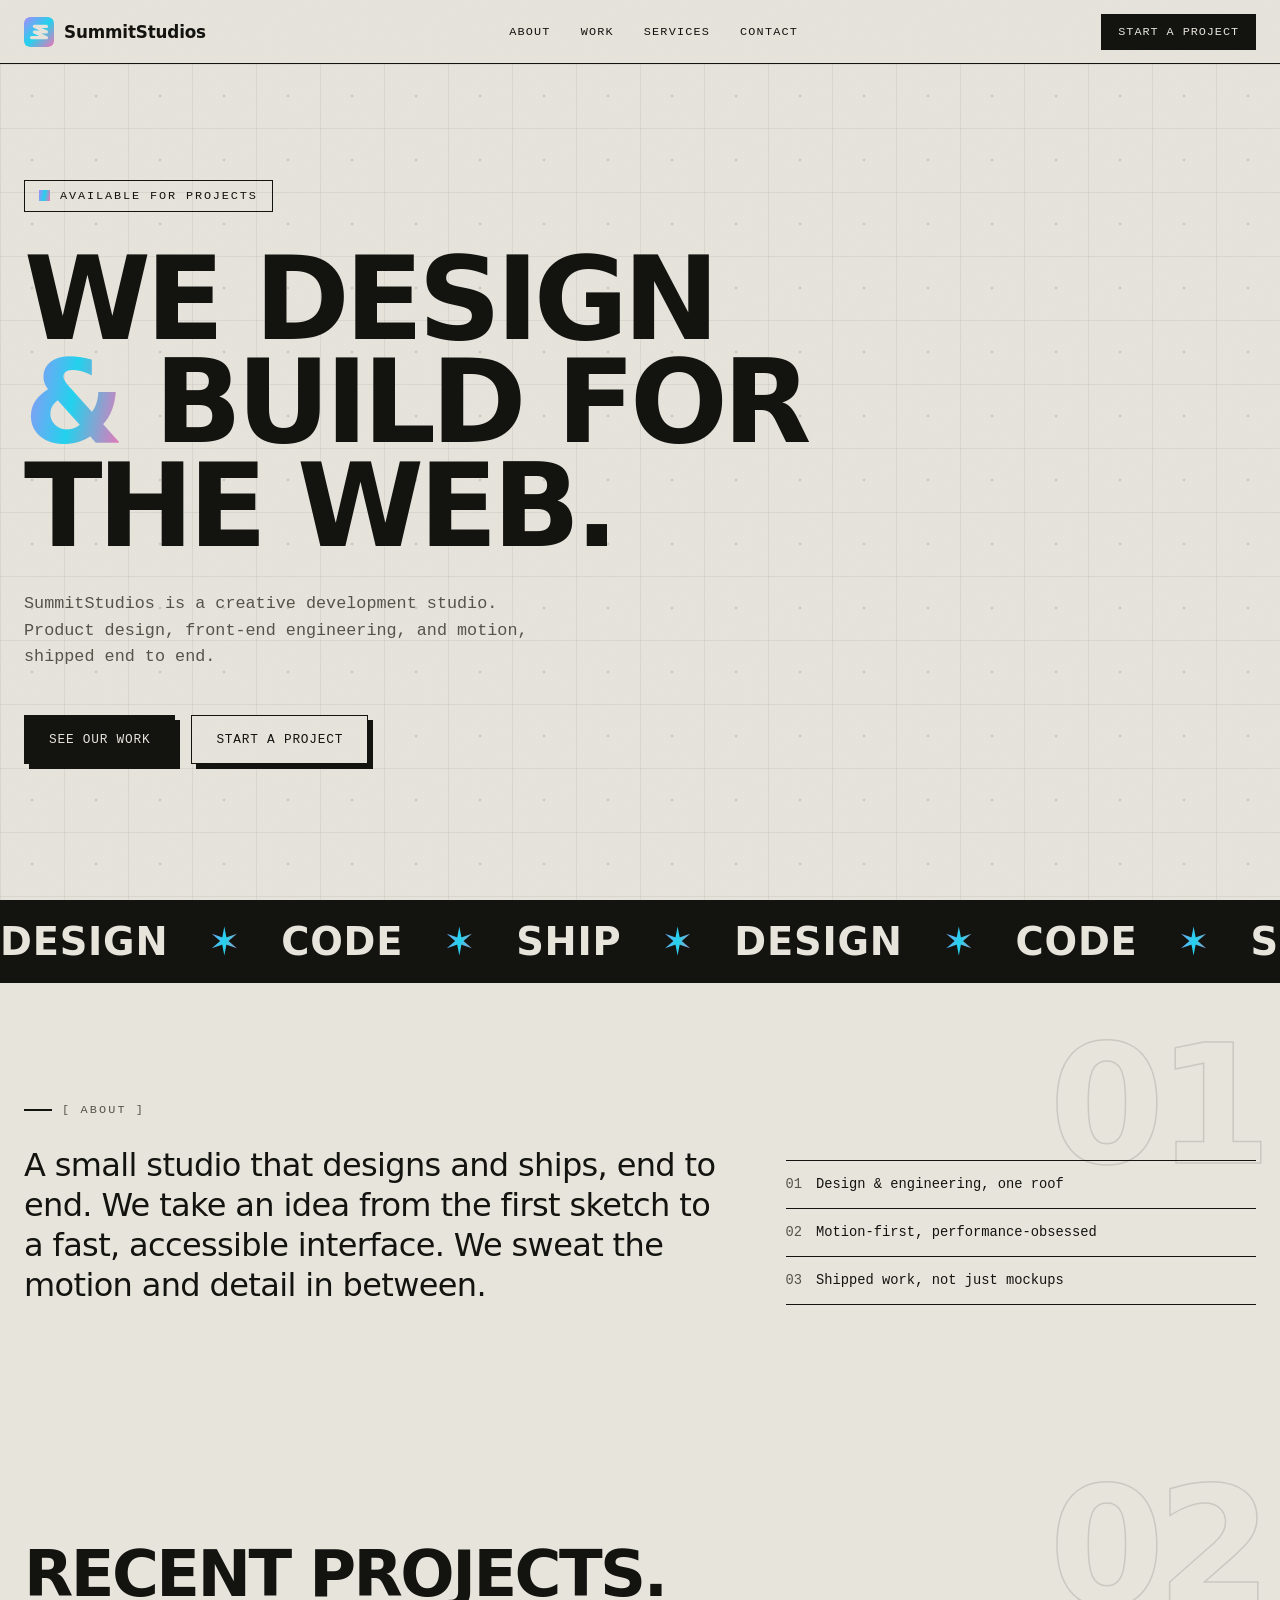
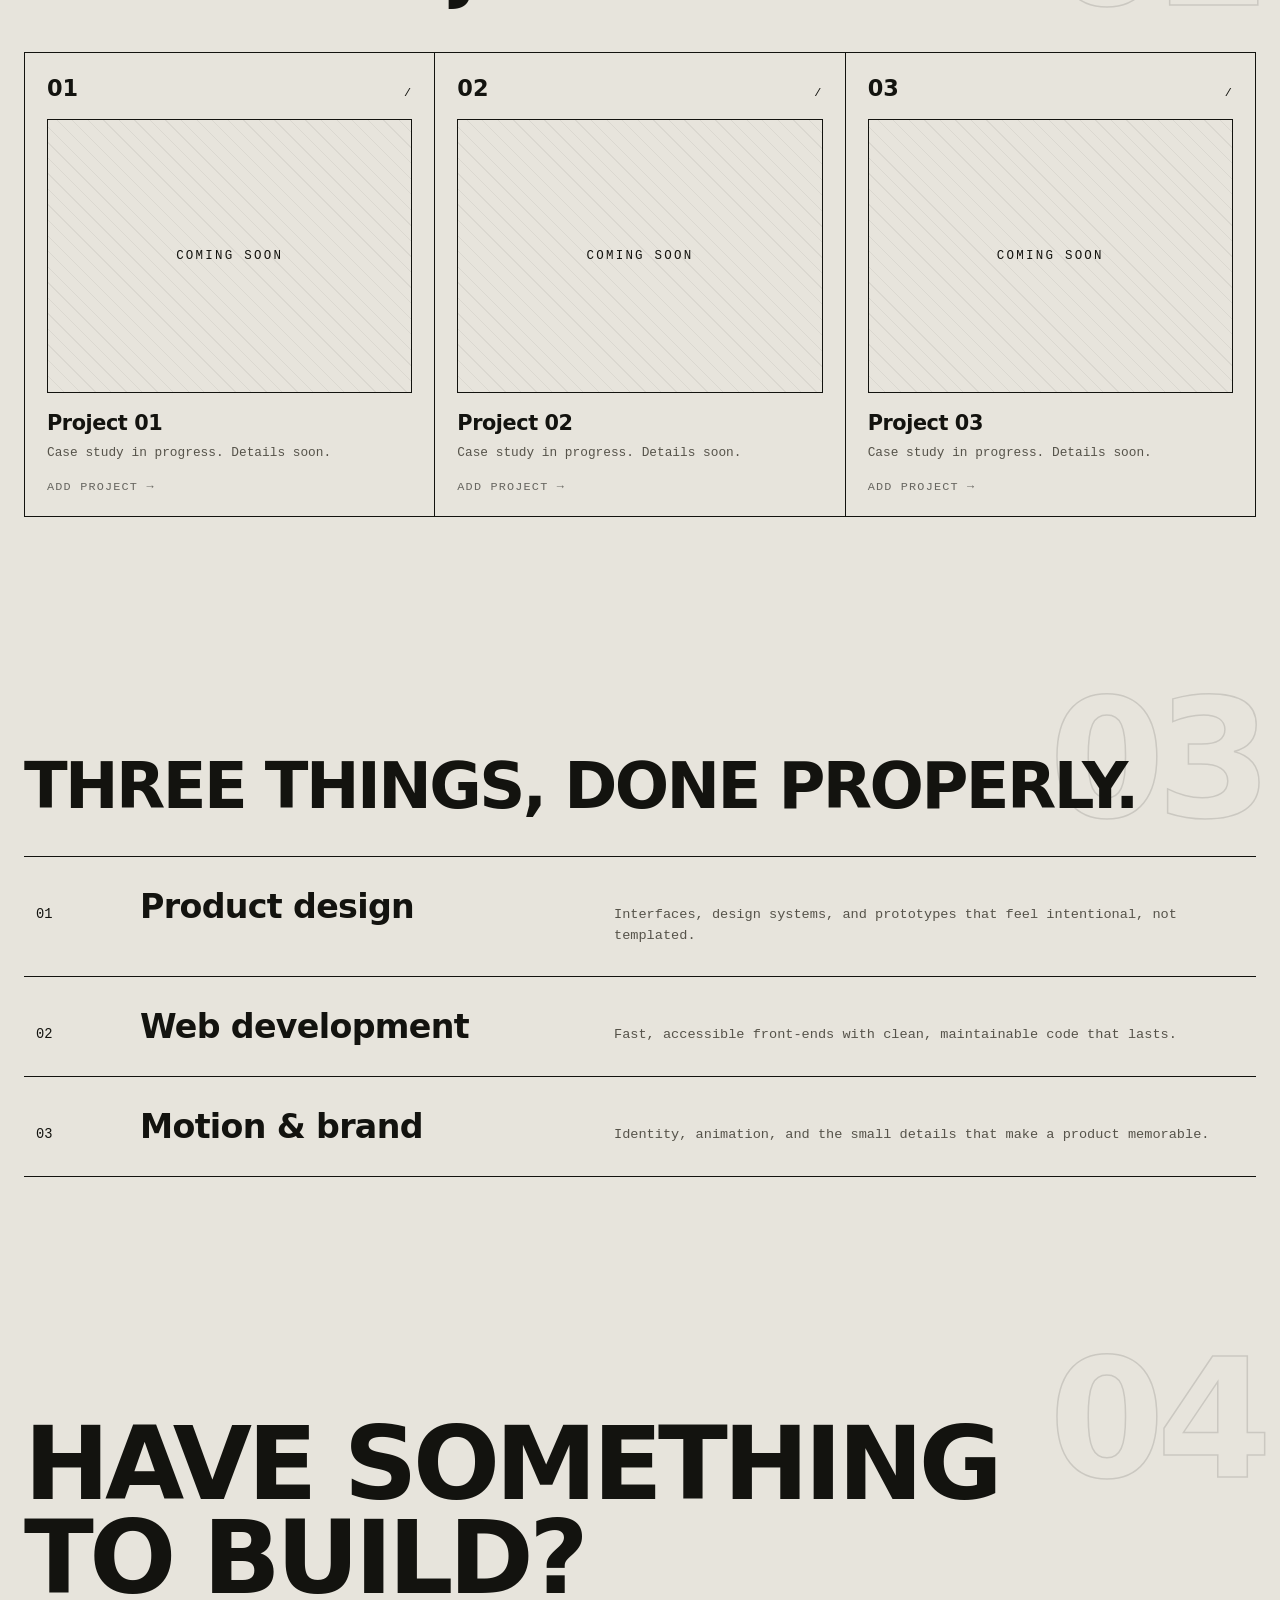
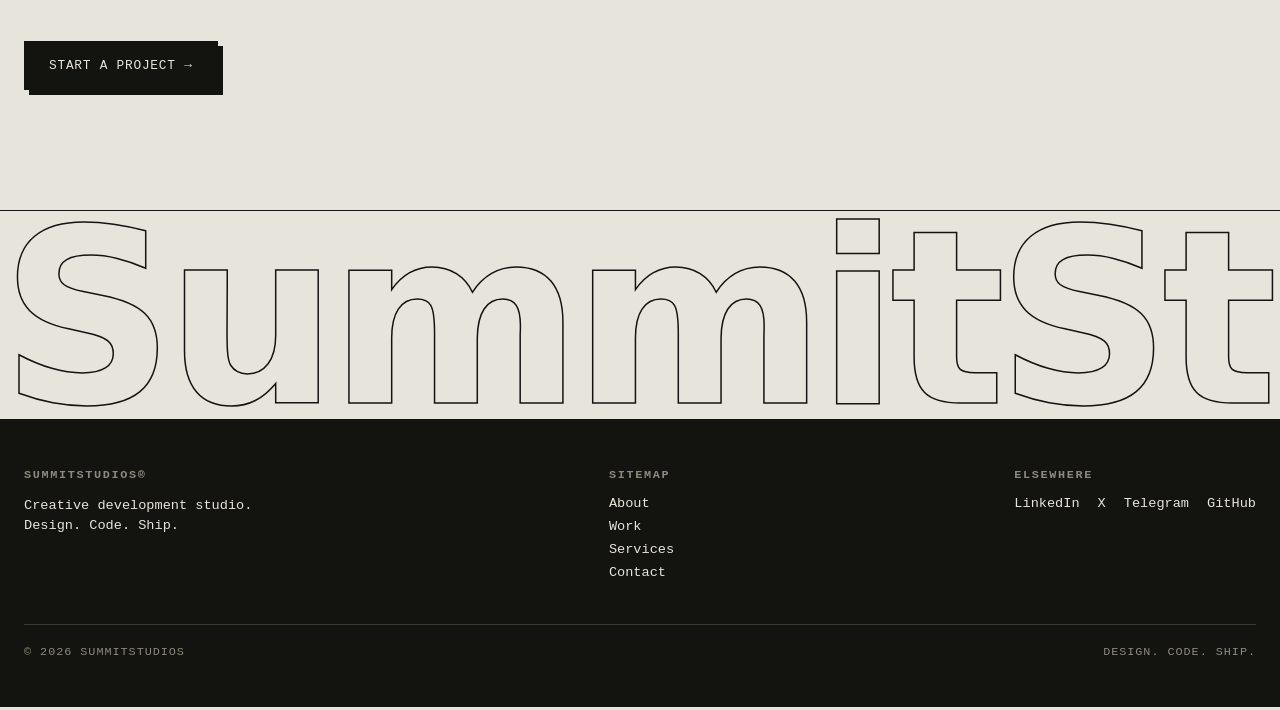
==== commit 3348b070: "style: industrial-brutalist layer (blueprint grid + dots, grain, ghost numerals, uppercase headers, " ====
--- a/index.html
+++ b/index.html
@@ -3,21 +3,23 @@
 <head>
     <meta charset="UTF-8">
     <meta name="viewport" content="width=device-width, initial-scale=1.0">
-    <title>SummitStudios — Creative Development Studio</title>
-    <link rel="preconnect" href="https://fonts.googleapis.com">
-    <link rel="preconnect" href="https://fonts.gstatic.com" crossorigin>
-    <meta name="description" content="SummitStudios is a creative development studio. Product design, front-end engineering, and motion — shipped end to end.">
+    <title>SummitStudios | Creative Development Studio</title>
+    <link rel="preload" as="font" type="font/woff2" href="fonts/space-grotesk.woff2" crossorigin>
+    <link rel="preload" as="font" type="font/woff2" href="fonts/space-mono-400.woff2" crossorigin>
+    <meta name="description" content="SummitStudios is a creative development studio. Product design, front-end engineering, and motion, shipped end to end.">
     <meta name="theme-color" content="#E7E4DC">
     <meta property="og:type" content="website">
     <meta property="og:url" content="https://gitsummitstudios.github.io/portfoliosummitstudios/">
-    <meta property="og:title" content="SummitStudios — Creative Development Studio">
-    <meta property="og:description" content="Product design, front-end engineering, and motion — shipped end to end.">
+    <meta property="og:title" content="SummitStudios | Creative Development Studio">
+    <meta property="og:description" content="Product design, front-end engineering, and motion, shipped end to end.">
     <meta property="og:image" content="https://gitsummitstudios.github.io/portfoliosummitstudios/og.png">
     <meta name="twitter:card" content="summary_large_image">
     <meta name="twitter:image" content="https://gitsummitstudios.github.io/portfoliosummitstudios/og.png">
     <link rel="icon" href="data:image/svg+xml,%3Csvg xmlns='http://www.w3.org/2000/svg' viewBox='0 0 64 64'%3E%3Cdefs%3E%3ClinearGradient id='g' x1='0' y1='0' x2='1' y2='1'%3E%3Cstop offset='0' stop-color='%23a78bfa'/%3E%3Cstop offset='0.5' stop-color='%2322d3ee'/%3E%3Cstop offset='1' stop-color='%23f472b6'/%3E%3C/linearGradient%3E%3C/defs%3E%3Crect width='64' height='64' rx='14' fill='url(%23g)'/%3E%3Cpolyline points='16,44 48,44 22,32 48,32 22,20 48,20' fill='none' stroke='%23060418' stroke-width='6.5' stroke-linejoin='round' stroke-linecap='round'/%3E%3C/svg%3E">
     <style>
-        @import url('https://fonts.googleapis.com/css2?family=Space+Grotesk:wght@400;500;700&family=Space+Mono:wght@400;700&display=swap');
+        @font-face { font-family: 'Space Grotesk'; font-style: normal; font-weight: 300 700; font-display: swap; src: url('fonts/space-grotesk.woff2') format('woff2'); }
+        @font-face { font-family: 'Space Mono'; font-style: normal; font-weight: 400; font-display: swap; src: url('fonts/space-mono-400.woff2') format('woff2'); }
+        @font-face { font-family: 'Space Mono'; font-style: normal; font-weight: 700; font-display: swap; src: url('fonts/space-mono-700.woff2') format('woff2'); }
 
         :root {
             --bone: #E7E4DC;
@@ -25,7 +27,8 @@
             --ink: #13130F;
             --ink-2: #56534A;
             --grad: linear-gradient(100deg, #a78bfa 0%, #22d3ee 50%, #f472b6 100%);
-            --grid: rgba(19, 19, 15, 0.05);
+            --grid: rgba(19, 19, 15, 0.06);
+            --grid-dot: rgba(19, 19, 15, 0.12);
             --d: 'Space Grotesk', system-ui, sans-serif;
             --m: 'Space Mono', ui-monospace, monospace;
             --nav-h: 64px;
@@ -43,7 +46,7 @@
             -webkit-font-smoothing: antialiased;
         }
 
-        /* exposed grid — flat, static background (no canvas, no blur) */
+        /* exposed grid -flat, static background (no canvas, no blur) */
         .bg-grid {
             position: fixed;
             inset: 0;
@@ -51,8 +54,24 @@
             pointer-events: none;
             background-image:
                 linear-gradient(var(--grid) 1px, transparent 1px),
-                linear-gradient(90deg, var(--grid) 1px, transparent 1px);
-            background-size: 64px 64px;
+                linear-gradient(90deg, var(--grid) 1px, transparent 1px),
+                radial-gradient(circle, var(--grid-dot) 1.2px, transparent 1.7px);
+            background-size: 64px 64px, 64px 64px, 64px 64px;
+        }
+
+        /* Industrial layer: grain, blueprint numerals */
+        .noise {
+            position: fixed; inset: 0; z-index: 60; pointer-events: none;
+            opacity: 0.045; mix-blend-mode: multiply;
+            background-image: url("data:image/svg+xml,%3Csvg xmlns='http://www.w3.org/2000/svg' width='160' height='160'%3E%3Cfilter id='n'%3E%3CfeTurbulence type='fractalNoise' baseFrequency='0.8' numOctaves='3' stitchTiles='stitch'/%3E%3C/filter%3E%3Crect width='100%25' height='100%25' filter='url(%23n)'/%3E%3C/svg%3E");
+        }
+        .section { position: relative; }
+        .section > :not(.sec-index) { position: relative; z-index: 1; }
+        .sec-index {
+            position: absolute; top: 56px; right: 16px; z-index: 0; pointer-events: none;
+            font-family: var(--d); font-weight: 700; font-size: clamp(5rem, 13vw, 11rem);
+            line-height: 0.8; letter-spacing: -0.05em;
+            color: transparent; -webkit-text-stroke: 1.5px rgba(19, 19, 15, 0.13);
         }
 
         ::selection { background: var(--ink); color: var(--bone); }
@@ -112,7 +131,8 @@
         }
         .eyebrow::before { content: ''; width: 28px; height: 1.5px; background: var(--ink); }
         .section-title {
-            font-family: var(--d); font-weight: 700; line-height: 0.98; letter-spacing: -0.03em;
+            font-family: var(--d); font-weight: 700; line-height: 0.92; letter-spacing: -0.04em;
+            text-transform: uppercase;
             font-size: clamp(2.2rem, 5.5vw, 4rem); text-wrap: balance;
         }
 
@@ -126,7 +146,8 @@
         .hero-avail .sq { width: 11px; height: 11px; background: var(--grad); display: inline-block; animation: blink 1.8s steps(1) infinite; }
         @keyframes blink { 0%, 60% { opacity: 1; } 61%, 100% { opacity: 0.25; } }
         .hero h1 {
-            font-family: var(--d); font-weight: 700; letter-spacing: -0.035em; line-height: 0.94;
+            font-family: var(--d); font-weight: 700; letter-spacing: -0.045em; line-height: 0.9;
+            text-transform: uppercase;
             font-size: clamp(2.9rem, 9vw, 7.5rem); max-width: 15ch; margin-bottom: 32px; text-wrap: balance;
         }
         .hero h1 .mark-word { display: inline-flex; align-items: center; gap: 0.15em; }
@@ -191,7 +212,7 @@
 
         /* ---------- Contact ---------- */
         .cta { text-align: left; }
-        .cta h2 { font-family: var(--d); font-weight: 700; line-height: 0.96; letter-spacing: -0.035em; font-size: clamp(2.6rem, 8vw, 6.5rem); margin-bottom: 36px; text-wrap: balance; }
+        .cta h2 { font-family: var(--d); font-weight: 700; line-height: 0.92; letter-spacing: -0.045em; text-transform: uppercase; font-size: clamp(2.6rem, 8vw, 6.5rem); margin-bottom: 36px; text-wrap: balance; }
 
         /* ---------- Wordmark band + footer ---------- */
         .wordmark-band { border-top: 1.5px solid var(--ink); overflow: hidden; padding: 8px 0 0; }
@@ -240,12 +261,14 @@
             .svc-row:hover { padding-left: 8px; }
             .footer-top { flex-direction: column; }
             .wordmark-band h2 { font-size: 26vw; }
+            .sec-index { display: none; }
         }
     </style>
     <noscript><style>.reveal{opacity:1!important;transform:none!important}</style></noscript>
 </head>
 <body>
     <div class="bg-grid"></div>
+    <div class="noise"></div>
 
     <!-- Nav -->
     <nav class="nav">
@@ -265,7 +288,7 @@
             <a href="#services" class="nav-link">Services</a>
             <a href="#contact" class="nav-link">Contact</a>
         </div>
-        <a href="mailto:andreybaran23@gmail.com" class="nav-cta">Get in touch</a>
+        <a href="mailto:andreybaran23@gmail.com" class="nav-cta">Start a project</a>
     </nav>
 
     <main id="top">
@@ -273,7 +296,7 @@
         <section class="section hero">
             <span class="hero-avail"><span class="sq"></span> Available for projects</span>
             <h1>We design <em>&amp;</em> build for the web.</h1>
-            <p class="hero-tagline">SummitStudios is a creative development studio. Product design, front-end engineering, and motion — shipped end to end.</p>
+            <p class="hero-tagline">SummitStudios is a creative development studio. Product design, front-end engineering, and motion, shipped end to end.</p>
             <div class="hero-actions">
                 <a class="btn btn-primary" href="#work">See our work</a>
                 <a class="btn" href="mailto:andreybaran23@gmail.com">Start a project</a>
@@ -290,9 +313,10 @@
 
         <!-- About -->
         <section class="section" id="about">
-            <p class="eyebrow reveal">About the studio</p>
+            <span class="sec-index" aria-hidden="true">01</span>
+            <p class="eyebrow reveal">[ ABOUT ]</p>
             <div class="about-grid">
-                <p class="about-lead reveal">A small studio that designs and ships, end to end. We take an idea from the first sketch to a fast, accessible interface — and sweat the motion and detail in between.</p>
+                <p class="about-lead reveal">A small studio that designs and ships, end to end. We take an idea from the first sketch to a fast, accessible interface. We sweat the motion and detail in between.</p>
                 <ul class="about-points reveal">
                     <li><span>01</span> Design &amp; engineering, one roof</li>
                     <li><span>02</span> Motion-first, performance-obsessed</li>
@@ -301,14 +325,14 @@
             </div>
         </section>
 
-        <!-- Work (placeholders — replace thumb / title / link when projects are ready) -->
+        <!-- Work (placeholders -replace thumb / title / link when projects are ready) -->
         <section class="section" id="work">
-            <p class="eyebrow reveal">Selected work</p>
+            <span class="sec-index" aria-hidden="true">02</span>
             <h2 class="section-title reveal">Recent projects.</h2>
             <div class="work-grid">
-                <!-- PROJECT 01 — replace .work-thumb, h3, p, .work-foot -->
+                <!-- PROJECT 01 -replace .work-thumb, h3, p, .work-foot -->
                 <article class="work-card reveal">
-                    <div class="work-top"><span class="idx">01</span><span>—</span></div>
+                    <div class="work-top"><span class="idx">01</span><span>/</span></div>
                     <div class="work-thumb">Coming soon</div>
                     <h3>Project 01</h3>
                     <p>Case study in progress. Details soon.</p>
@@ -316,7 +340,7 @@
                 </article>
                 <!-- PROJECT 02 -->
                 <article class="work-card reveal">
-                    <div class="work-top"><span class="idx">02</span><span>—</span></div>
+                    <div class="work-top"><span class="idx">02</span><span>/</span></div>
                     <div class="work-thumb">Coming soon</div>
                     <h3>Project 02</h3>
                     <p>Case study in progress. Details soon.</p>
@@ -324,7 +348,7 @@
                 </article>
                 <!-- PROJECT 03 -->
                 <article class="work-card reveal">
-                    <div class="work-top"><span class="idx">03</span><span>—</span></div>
+                    <div class="work-top"><span class="idx">03</span><span>/</span></div>
                     <div class="work-thumb">Coming soon</div>
                     <h3>Project 03</h3>
                     <p>Case study in progress. Details soon.</p>
@@ -335,13 +359,13 @@
 
         <!-- Services -->
         <section class="section" id="services">
-            <p class="eyebrow reveal">What we do</p>
+            <span class="sec-index" aria-hidden="true">03</span>
             <h2 class="section-title reveal">Three things, done properly.</h2>
             <div class="svc-list">
                 <a class="svc-row reveal" href="mailto:andreybaran23@gmail.com">
                     <span class="num">01</span>
                     <h3>Product design</h3>
-                    <p>Interfaces, design systems, and prototypes that feel intentional — not templated.</p>
+                    <p>Interfaces, design systems, and prototypes that feel intentional, not templated.</p>
                 </a>
                 <a class="svc-row reveal" href="mailto:andreybaran23@gmail.com">
                     <span class="num">02</span>
@@ -358,7 +382,7 @@
 
         <!-- Contact -->
         <section class="section cta" id="contact">
-            <p class="eyebrow reveal">Contact</p>
+            <span class="sec-index" aria-hidden="true">04</span>
             <h2 class="reveal">Have something to build?</h2>
             <a class="btn btn-primary reveal" href="mailto:andreybaran23@gmail.com">Start a project →</a>
         </section>
@@ -374,7 +398,7 @@
         <div class="footer-inner">
             <div class="footer-top">
                 <div class="footer-col">
-                    <h4>SummitStudios</h4>
+                    <h4>SummitStudios®</h4>
                     <p style="font-family:var(--m);font-size:0.85rem;max-width:30ch;line-height:1.5;">Creative development studio. Design. Code. Ship.</p>
                 </div>
                 <div class="footer-col">
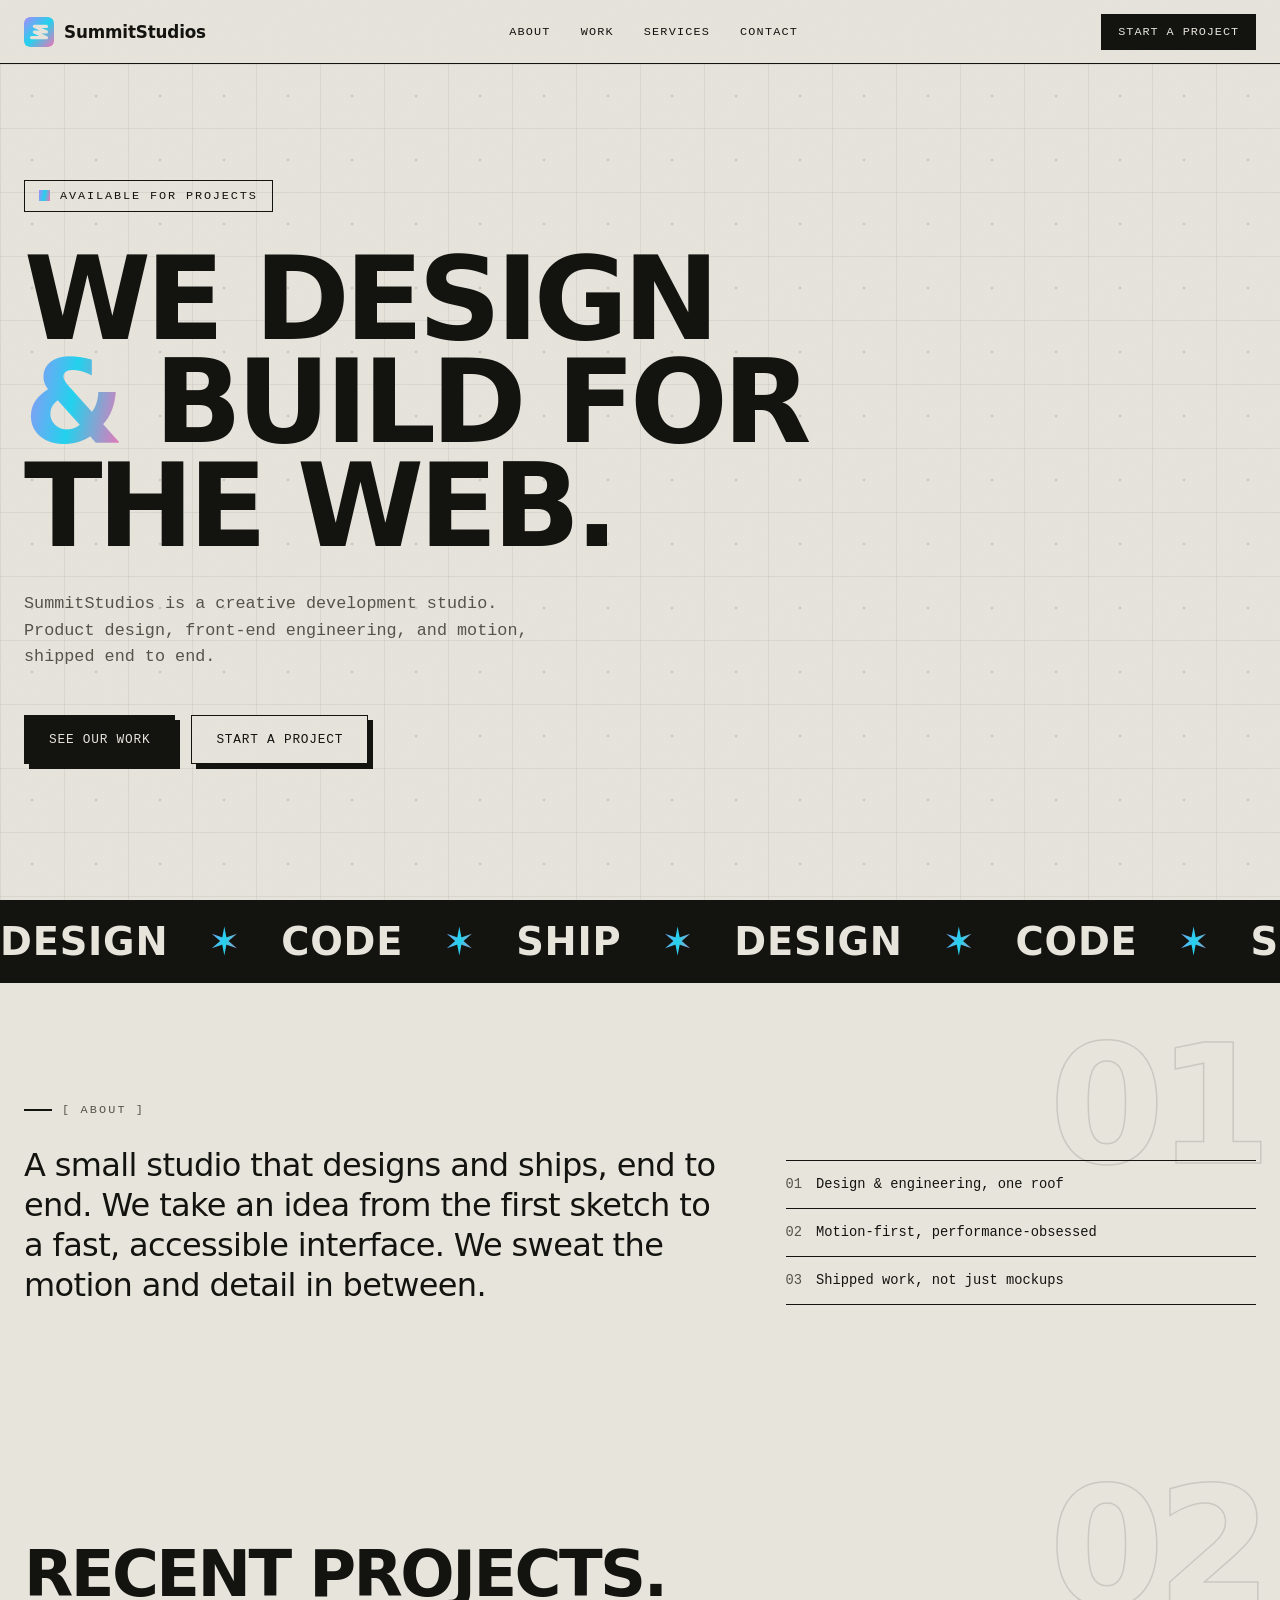
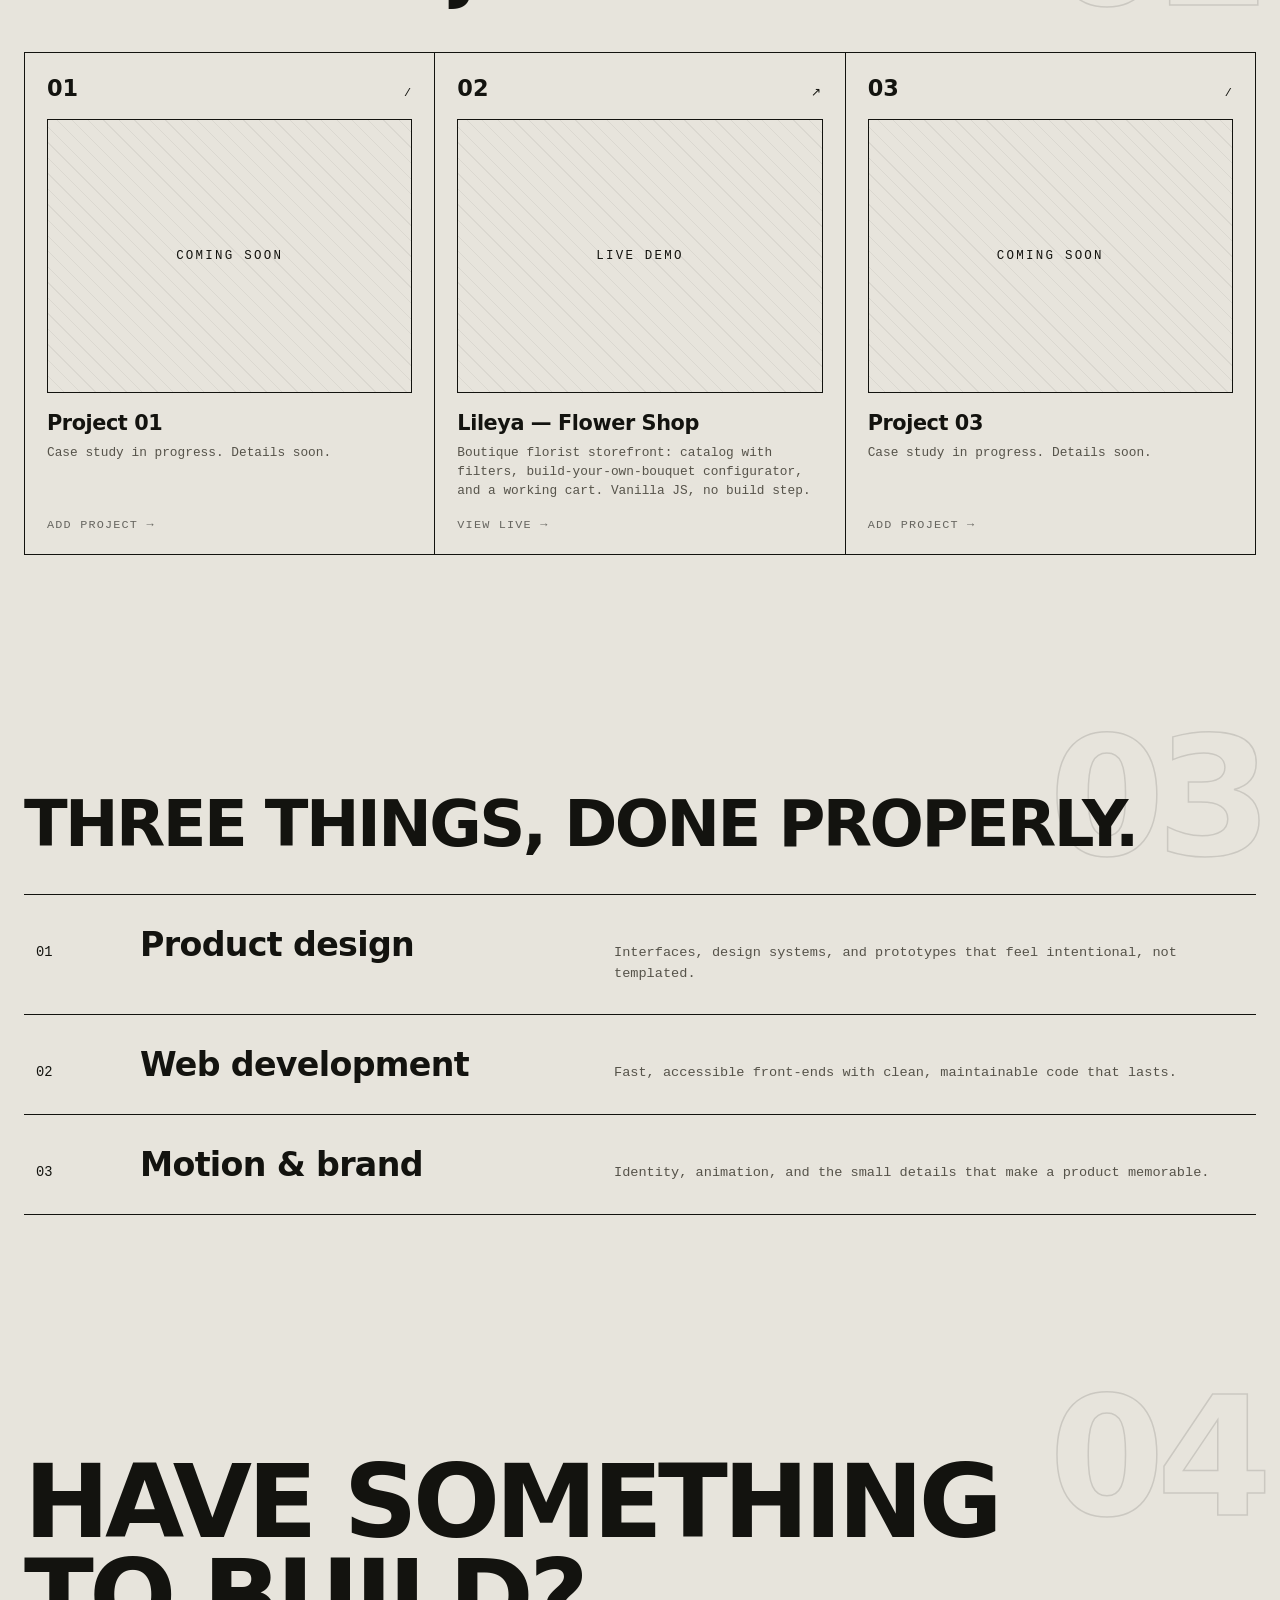
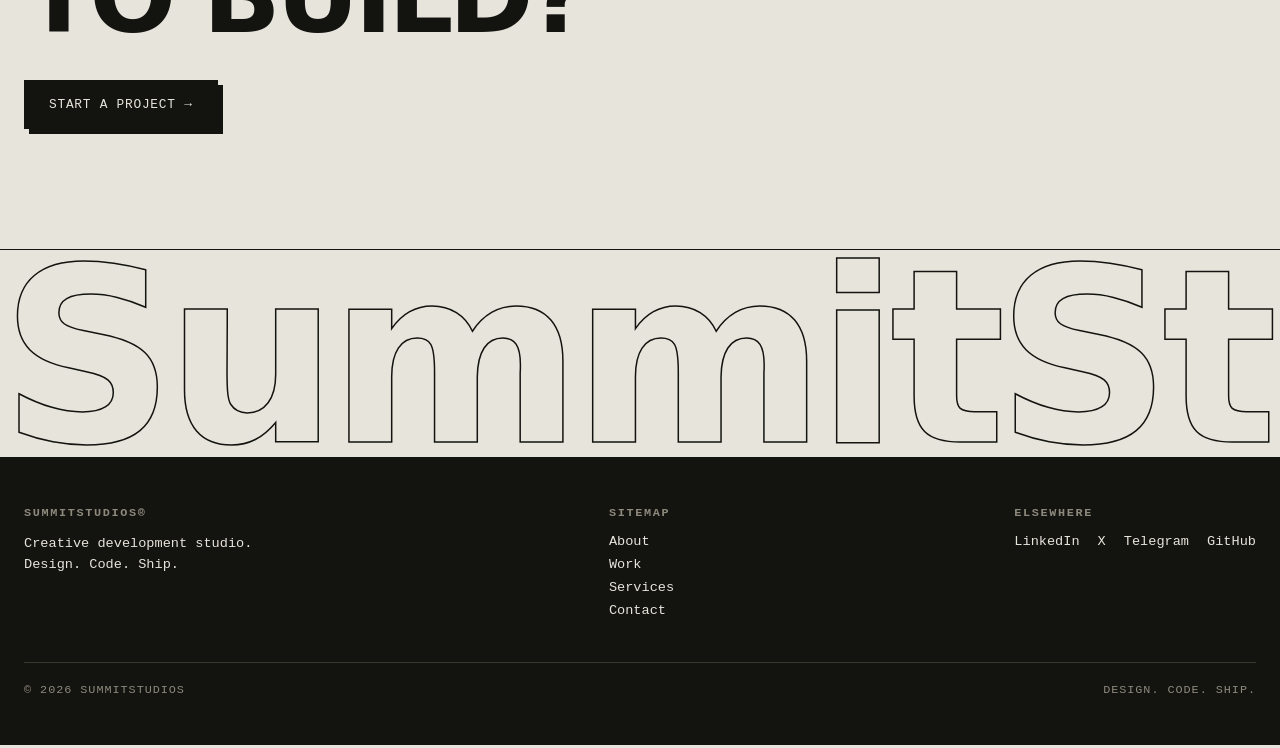
==== commit 54c81552: "feat: add Lileya flower-shop demo and link it from Work block 02 - vendor the static «Лілея» florist" ====
--- a/index.html
+++ b/index.html
@@ -182,7 +182,9 @@
 
         /* ---------- Work ---------- */
         .work-grid { display: grid; grid-template-columns: repeat(3, 1fr); gap: 0; border-top: 1.5px solid var(--ink); border-left: 1.5px solid var(--ink); margin-top: 48px; }
-        .work-card { border-right: 1.5px solid var(--ink); border-bottom: 1.5px solid var(--ink); padding: 22px; display: flex; flex-direction: column; background: var(--bone); transition: background 0.15s var(--snap), color 0.15s var(--snap); }
+        .work-card { border-right: 1.5px solid var(--ink); border-bottom: 1.5px solid var(--ink); padding: 22px; display: flex; flex-direction: column; background: var(--bone); color: var(--ink); text-decoration: none; transition: background 0.15s var(--snap), color 0.15s var(--snap); }
+        a.work-card { cursor: pointer; }
+        a.work-card:hover .work-foot { opacity: 1; }
         .work-card:hover { background: var(--ink); color: var(--bone); }
         .work-top { display: flex; justify-content: space-between; align-items: baseline; font-family: var(--m); font-size: 0.74rem; text-transform: uppercase; letter-spacing: 0.1em; margin-bottom: 18px; }
         .work-top .idx { font-family: var(--d); font-weight: 700; font-size: 1.4rem; letter-spacing: 0; }
@@ -338,14 +340,14 @@
                     <p>Case study in progress. Details soon.</p>
                     <div class="work-foot">Add project →</div>
                 </article>
-                <!-- PROJECT 02 -->
-                <article class="work-card reveal">
-                    <div class="work-top"><span class="idx">02</span><span>/</span></div>
-                    <div class="work-thumb">Coming soon</div>
-                    <h3>Project 02</h3>
-                    <p>Case study in progress. Details soon.</p>
-                    <div class="work-foot">Add project →</div>
-                </article>
+                <!-- PROJECT 02 -Lileya flower shop (live demo) -->
+                <a class="work-card reveal" href="pet2/index.html" aria-label="Open the Lileya flower shop live demo">
+                    <div class="work-top"><span class="idx">02</span><span>↗</span></div>
+                    <div class="work-thumb">Live demo</div>
+                    <h3>Lileya — Flower Shop</h3>
+                    <p>Boutique florist storefront: catalog with filters, build-your-own-bouquet configurator, and a working cart. Vanilla JS, no build step.</p>
+                    <div class="work-foot">View live →</div>
+                </a>
                 <!-- PROJECT 03 -->
                 <article class="work-card reveal">
                     <div class="work-top"><span class="idx">03</span><span>/</span></div>
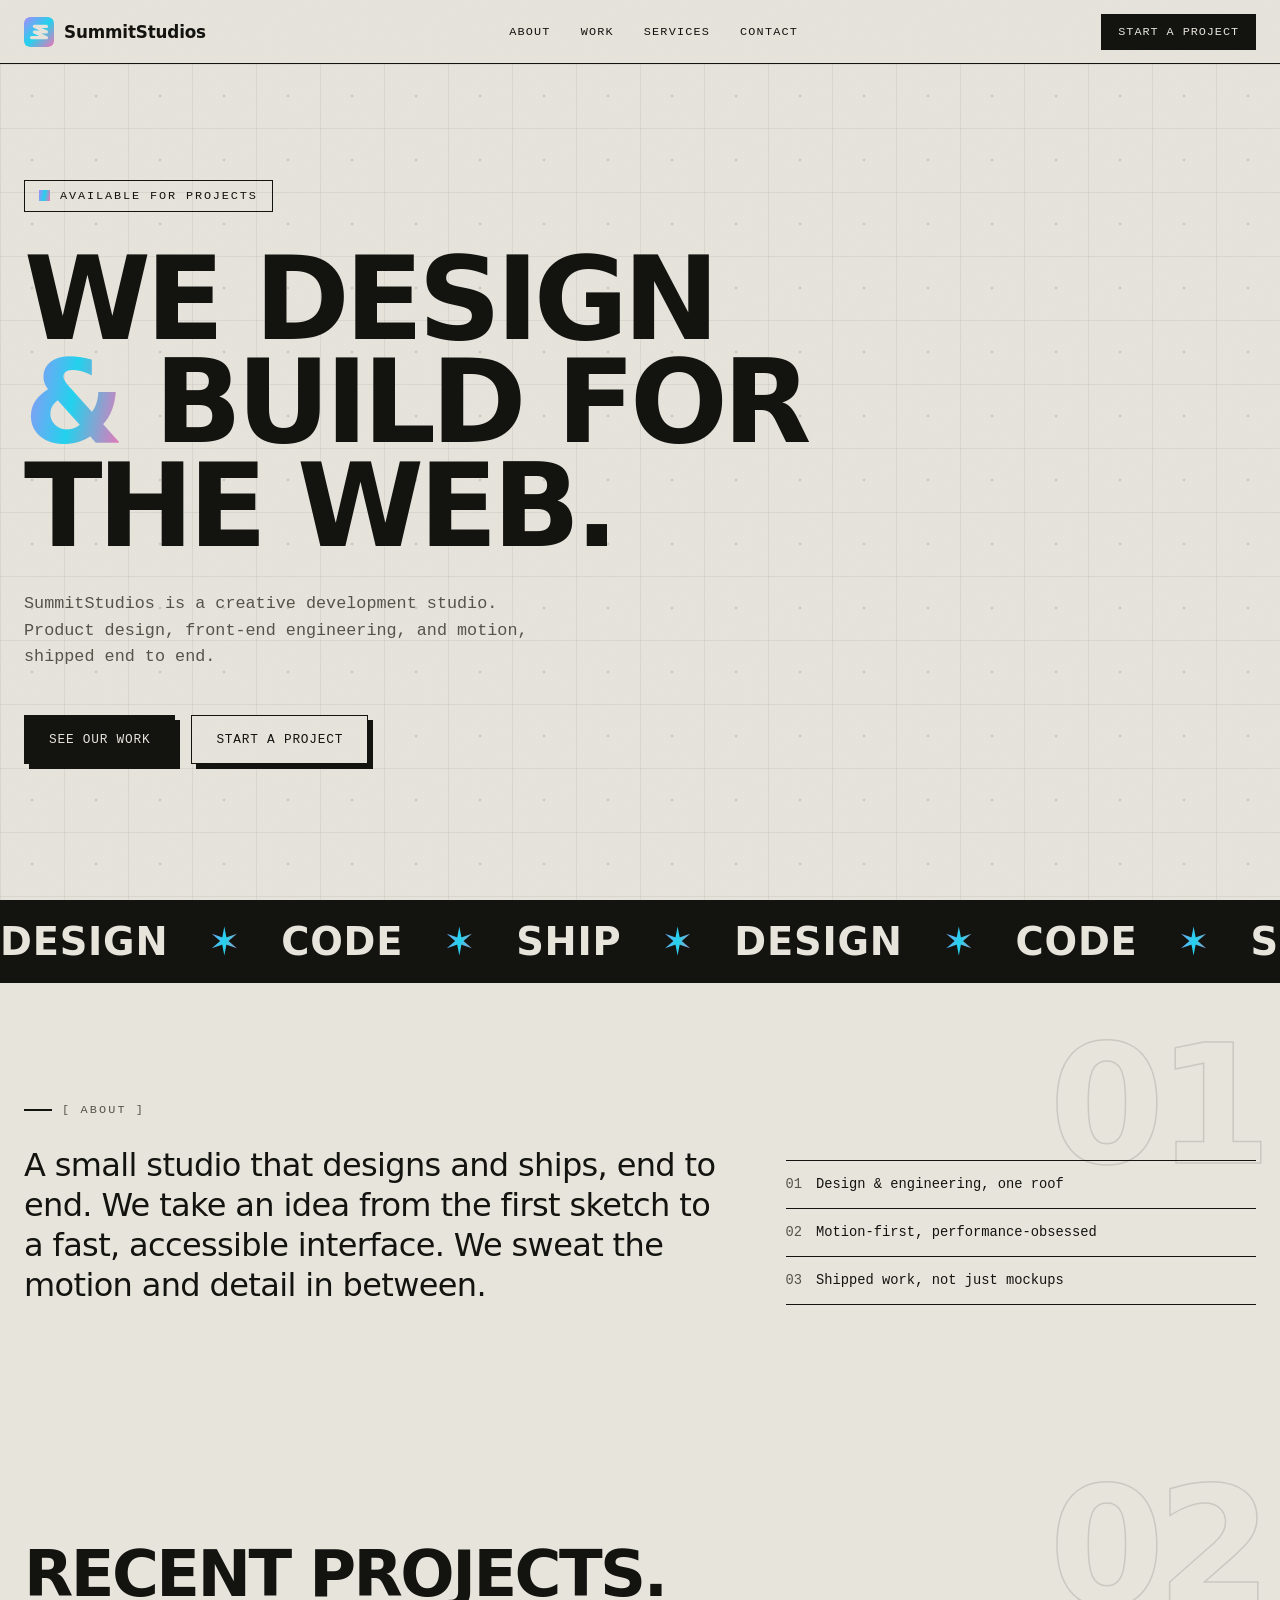
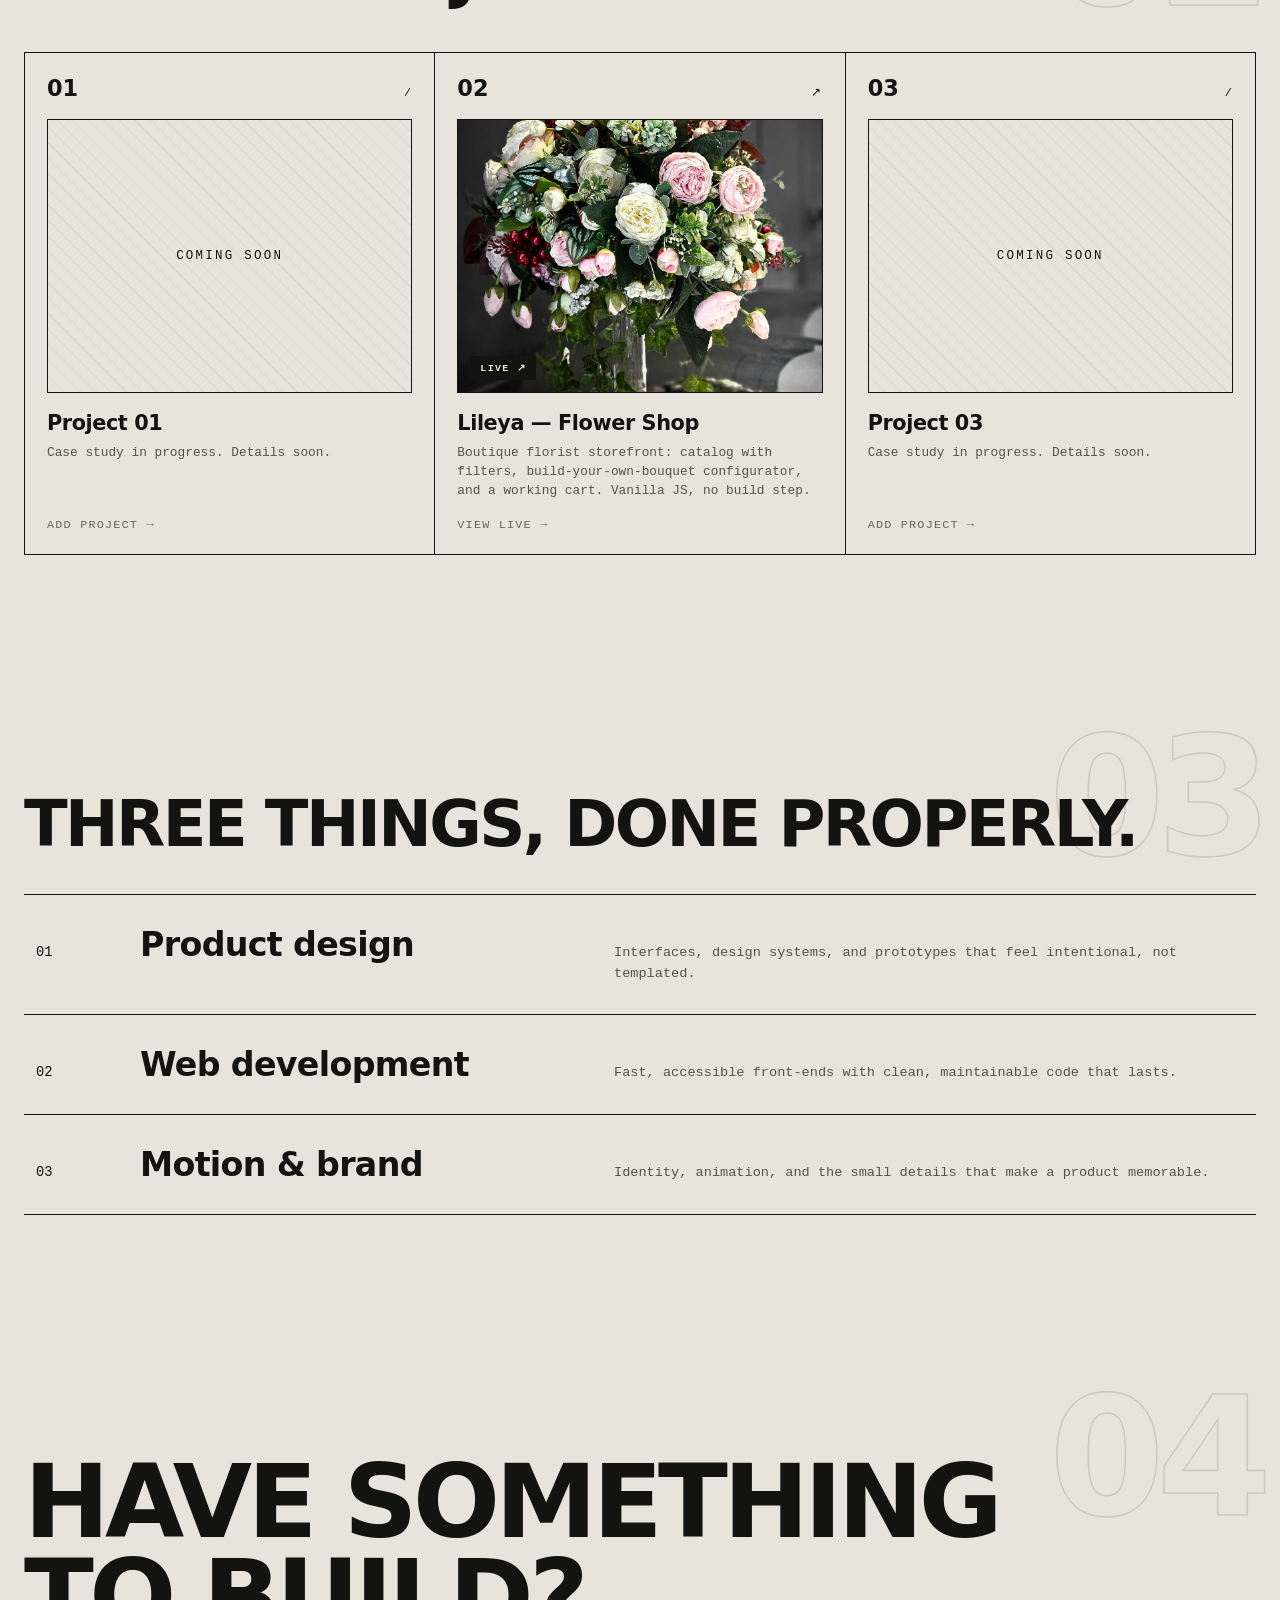
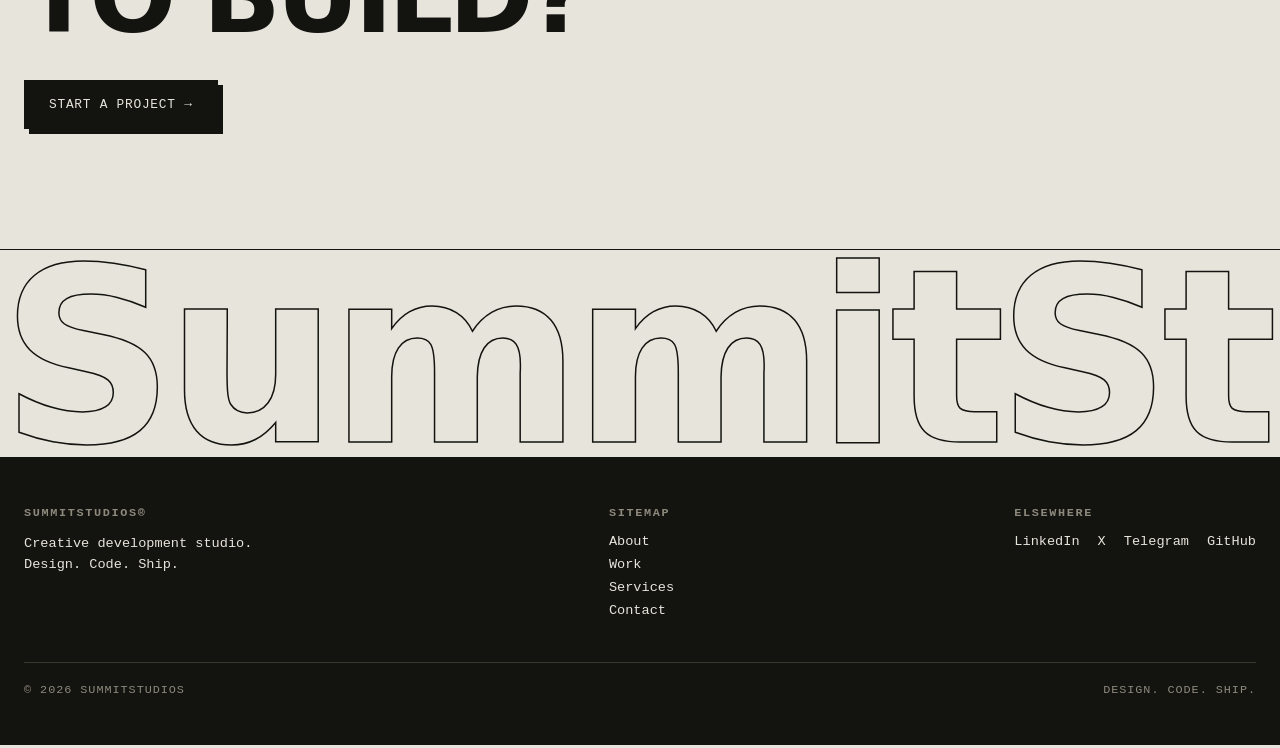
==== commit 534e2e7e: "feat(portfolio): live auto-rotating preview for Work block 02 Replace the static "Live demo" placeho" ====
--- a/index.html
+++ b/index.html
@@ -198,6 +198,26 @@
         .work-card p { font-family: var(--m); font-size: 0.8rem; line-height: 1.5; color: var(--ink-2); }
         .work-card:hover p { color: var(--bone-2); }
         .work-foot { margin-top: auto; padding-top: 18px; font-family: var(--m); font-size: 0.74rem; text-transform: uppercase; letter-spacing: 0.1em; opacity: 0.6; }
+        /* Live preview thumb: auto-rotating crossfade + hover zoom (block 02) */
+        .work-thumb--live { padding: 0; overflow: hidden; position: relative; }
+        .work-thumb--live .thumb-slides { position: absolute; inset: 0; }
+        .work-thumb--live .thumb-slide {
+            position: absolute; inset: 0; width: 100%; height: 100%; object-fit: cover;
+            opacity: 0; transform: scale(1.01);
+            transition: opacity 0.6s var(--snap), transform 0.4s var(--snap);
+        }
+        .work-thumb--live .thumb-slide.is-active { opacity: 1; }
+        a.work-card:hover .work-thumb--live .thumb-slide.is-active { transform: scale(1.07); }
+        .thumb-badge {
+            position: absolute; left: 12px; bottom: 12px; z-index: 2;
+            font-family: var(--m); font-weight: 700; font-size: 0.62rem; text-transform: uppercase; letter-spacing: 0.14em;
+            background: var(--ink); color: var(--bone); padding: 5px 9px; border: 1.5px solid var(--ink);
+            transition: background 0.15s var(--snap), color 0.15s var(--snap);
+        }
+        a.work-card:hover .thumb-badge { background: var(--bone); color: var(--ink); }
+        @media (prefers-reduced-motion: reduce) {
+            a.work-card:hover .work-thumb--live .thumb-slide.is-active { transform: none; }
+        }
 
         /* ---------- Services ---------- */
         .svc-list { border-top: 1.5px solid var(--ink); margin-top: 40px; }
@@ -343,7 +363,14 @@
                 <!-- PROJECT 02 -Lileya flower shop (live demo) -->
                 <a class="work-card reveal" href="pet2/index.html" aria-label="Open the Lileya flower shop live demo">
                     <div class="work-top"><span class="idx">02</span><span>↗</span></div>
-                    <div class="work-thumb">Live demo</div>
+                    <div class="work-thumb work-thumb--live" aria-hidden="true">
+                        <div class="thumb-slides">
+                            <img class="thumb-slide is-active" src="pet2/assets/img/hero.jpg" alt="" loading="lazy" width="600" height="450">
+                            <img class="thumb-slide" src="pet2/assets/img/pastel.jpg" alt="" loading="lazy" width="600" height="450">
+                            <img class="thumb-slide" src="pet2/assets/img/classic25.jpg" alt="" loading="lazy" width="600" height="450">
+                        </div>
+                        <span class="thumb-badge">Live ↗</span>
+                    </div>
                     <h3>Lileya — Flower Shop</h3>
                     <p>Boutique florist storefront: catalog with filters, build-your-own-bouquet configurator, and a working cart. Vanilla JS, no build step.</p>
                     <div class="work-foot">View live →</div>
@@ -442,6 +469,21 @@
             } else {
                 revealEls.forEach((el) => el.classList.add('in'));
             }
+
+            // Auto-rotating live preview thumbnail (crossfade); respects reduced motion
+            const slidesWrap = document.querySelector('.thumb-slides');
+            if (slidesWrap && !window.matchMedia('(prefers-reduced-motion: reduce)').matches) {
+                const slides = slidesWrap.querySelectorAll('.thumb-slide');
+                if (slides.length > 1) {
+                    let si = 0;
+                    setInterval(() => {
+                        if (document.hidden) return;
+                        slides[si].classList.remove('is-active');
+                        si = (si + 1) % slides.length;
+                        slides[si].classList.add('is-active');
+                    }, 2800);
+                }
+            }
         });
     </script>
 </body>
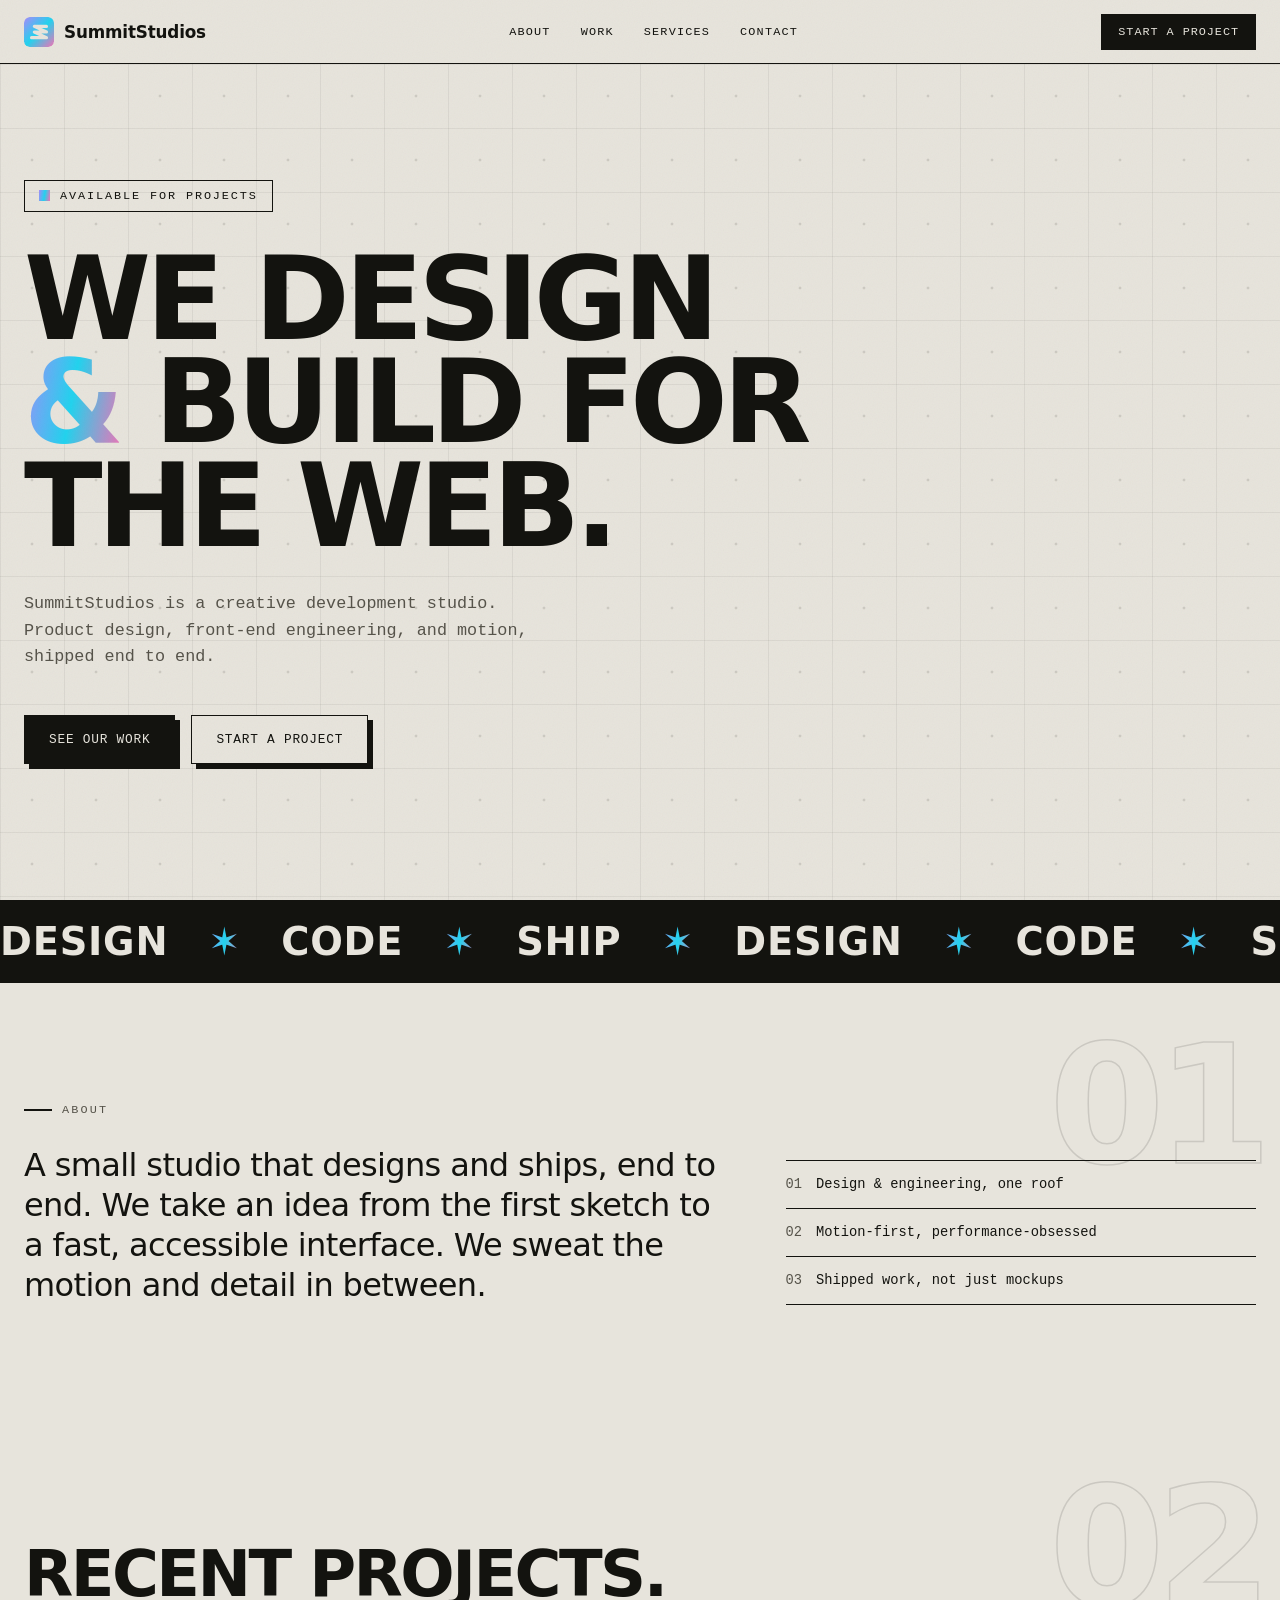
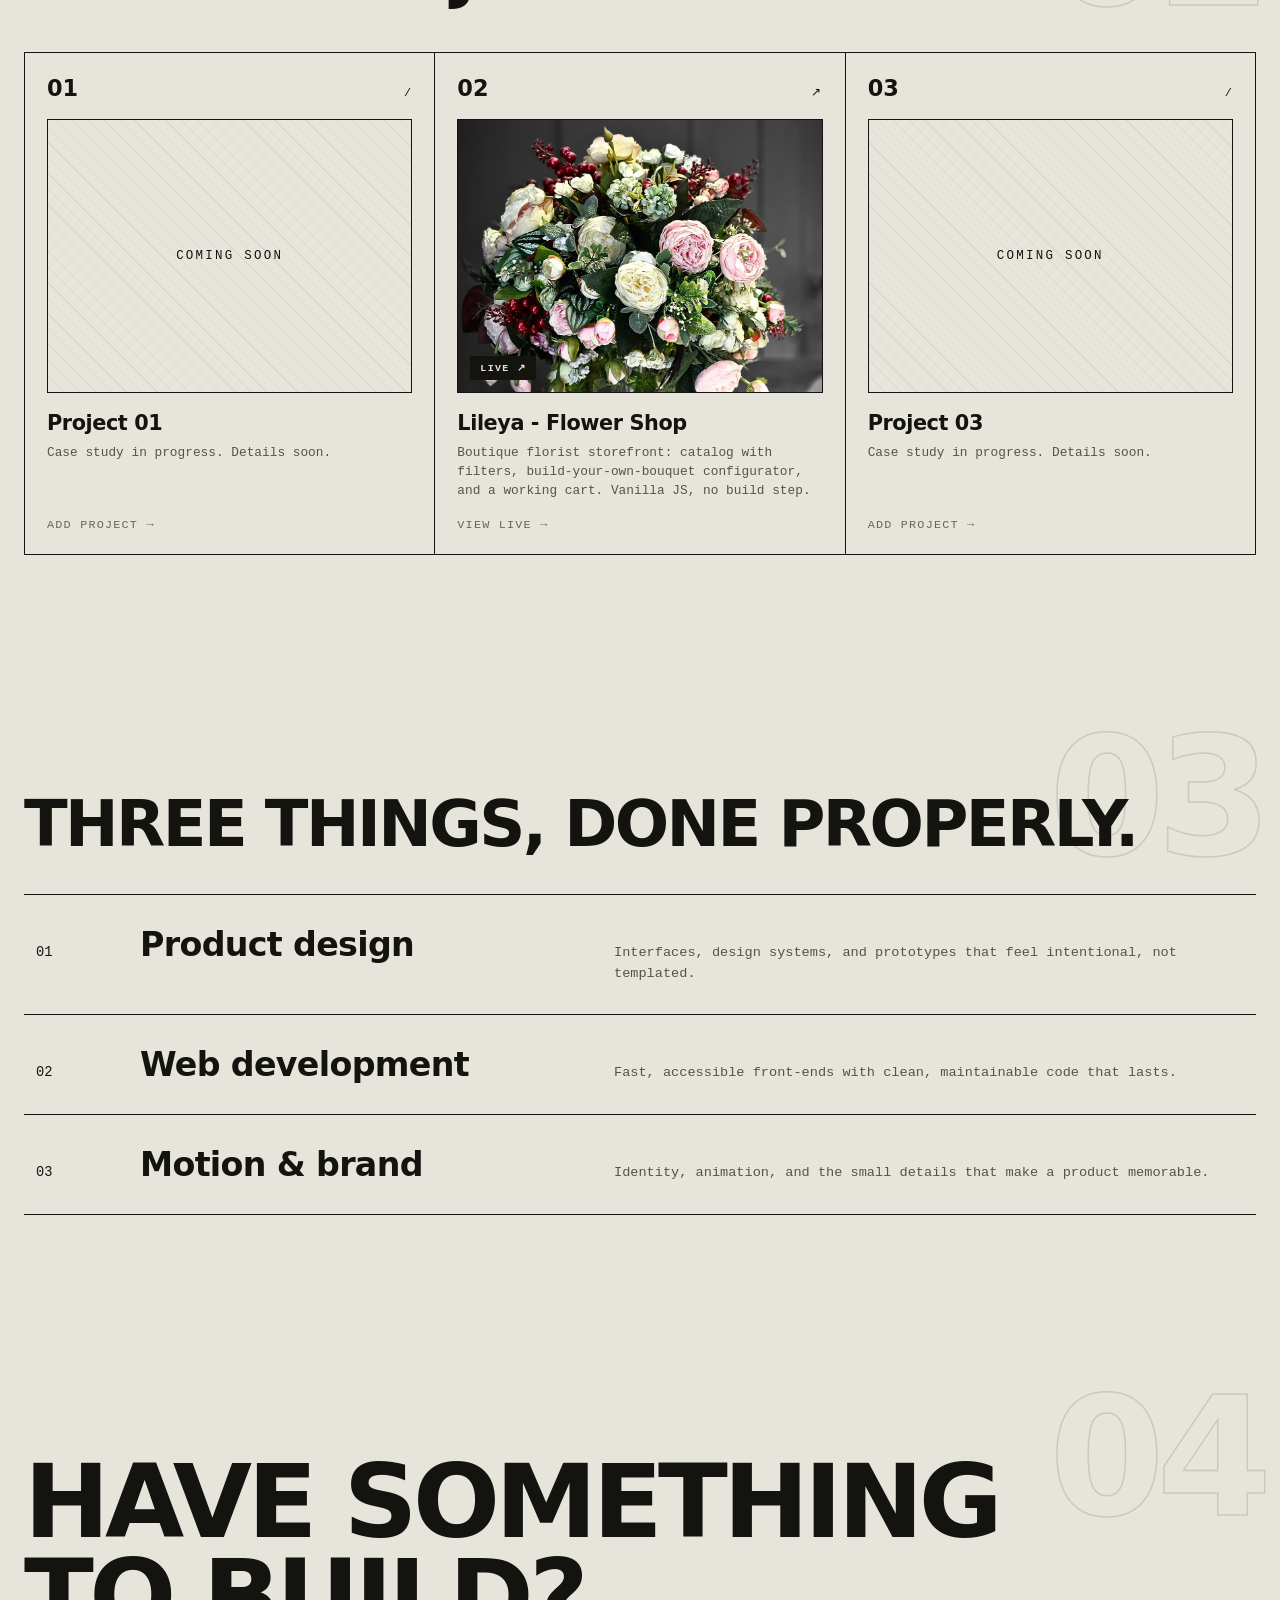
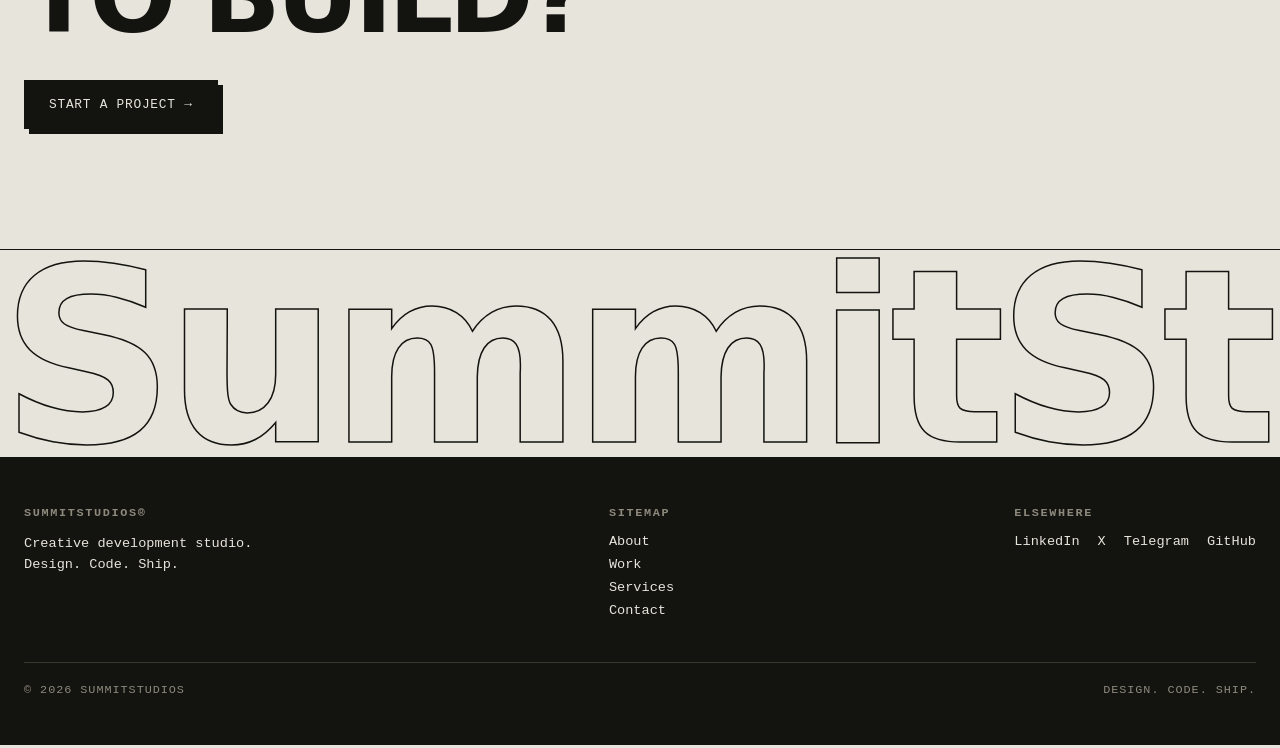
==== commit 423e36dc: "feat(portfolio): dark mode, mobile nav, hero motion, a11y + polish - add auto dark mode (prefers-col" ====
--- a/index.html
+++ b/index.html
@@ -9,12 +9,12 @@
     <meta name="description" content="SummitStudios is a creative development studio. Product design, front-end engineering, and motion, shipped end to end.">
     <meta name="theme-color" content="#E7E4DC">
     <meta property="og:type" content="website">
-    <meta property="og:url" content="https://gitsummitstudios.github.io/portfoliosummitstudios/">
+    <meta property="og:url" content="https://portfolio-summit-studios.vercel.app/">
     <meta property="og:title" content="SummitStudios | Creative Development Studio">
     <meta property="og:description" content="Product design, front-end engineering, and motion, shipped end to end.">
-    <meta property="og:image" content="https://gitsummitstudios.github.io/portfoliosummitstudios/og.png">
+    <meta property="og:image" content="https://portfolio-summit-studios.vercel.app/og.png">
     <meta name="twitter:card" content="summary_large_image">
-    <meta name="twitter:image" content="https://gitsummitstudios.github.io/portfoliosummitstudios/og.png">
+    <meta name="twitter:image" content="https://portfolio-summit-studios.vercel.app/og.png">
     <link rel="icon" href="data:image/svg+xml,%3Csvg xmlns='http://www.w3.org/2000/svg' viewBox='0 0 64 64'%3E%3Cdefs%3E%3ClinearGradient id='g' x1='0' y1='0' x2='1' y2='1'%3E%3Cstop offset='0' stop-color='%23a78bfa'/%3E%3Cstop offset='0.5' stop-color='%2322d3ee'/%3E%3Cstop offset='1' stop-color='%23f472b6'/%3E%3C/linearGradient%3E%3C/defs%3E%3Crect width='64' height='64' rx='14' fill='url(%23g)'/%3E%3Cpolyline points='16,44 48,44 22,32 48,32 22,20 48,20' fill='none' stroke='%23060418' stroke-width='6.5' stroke-linejoin='round' stroke-linecap='round'/%3E%3C/svg%3E">
     <style>
         @font-face { font-family: 'Space Grotesk'; font-style: normal; font-weight: 300 700; font-display: swap; src: url('fonts/space-grotesk.woff2') format('woff2'); }
@@ -106,6 +106,11 @@
             transition: background 0.15s var(--snap), color 0.15s var(--snap);
         }
         .nav-cta:hover { background: var(--bone); color: var(--ink); }
+        .nav-toggle { display: none; width: 44px; height: 44px; flex-direction: column; align-items: center; justify-content: center; gap: 5px; padding: 0; background: transparent; border: 1.5px solid var(--ink); cursor: pointer; }
+        .nav-toggle span { display: block; width: 20px; height: 2px; background: var(--ink); transition: transform 0.2s var(--snap), opacity 0.2s var(--snap); }
+        body.nav-open .nav-toggle span:nth-child(1) { transform: translateY(7px) rotate(45deg); }
+        body.nav-open .nav-toggle span:nth-child(2) { opacity: 0; }
+        body.nav-open .nav-toggle span:nth-child(3) { transform: translateY(-7px) rotate(-45deg); }
 
         /* ---------- Buttons ---------- */
         .btn {
@@ -158,6 +163,15 @@
         }
         .hero-actions { display: flex; gap: 16px; flex-wrap: wrap; }
         .hero-logo { width: 1em; height: 1em; vertical-align: -0.08em; }
+        /* Hero entrance — staggered, reduced-motion safe */
+        @media (prefers-reduced-motion: no-preference) {
+            .hero-avail, .hero h1, .hero-tagline, .hero-actions { opacity: 0; animation: heroIn 0.7s var(--snap) forwards; }
+            .hero-avail { animation-delay: 0.05s; }
+            .hero h1 { animation-delay: 0.16s; }
+            .hero-tagline { animation-delay: 0.30s; }
+            .hero-actions { animation-delay: 0.42s; }
+        }
+        @keyframes heroIn { from { opacity: 0; transform: translateY(18px); } to { opacity: 1; transform: none; } }
 
         /* ---------- Marquee ---------- */
         .marquee { border-top: 1.5px solid var(--ink); border-bottom: 1.5px solid var(--ink); background: var(--ink); overflow: hidden; }
@@ -198,25 +212,29 @@
         .work-card p { font-family: var(--m); font-size: 0.8rem; line-height: 1.5; color: var(--ink-2); }
         .work-card:hover p { color: var(--bone-2); }
         .work-foot { margin-top: auto; padding-top: 18px; font-family: var(--m); font-size: 0.74rem; text-transform: uppercase; letter-spacing: 0.1em; opacity: 0.6; }
-        /* Live preview thumb: auto-rotating crossfade + hover zoom (block 02) */
-        .work-thumb--live { padding: 0; overflow: hidden; position: relative; }
+        /* Live preview thumb: hover-driven crossfade + zoom (block 02) */
+        .work-thumb--live { padding: 0; overflow: hidden; position: relative; background: var(--bone-2); }
         .work-thumb--live .thumb-slides { position: absolute; inset: 0; }
         .work-thumb--live .thumb-slide {
-            position: absolute; inset: 0; width: 100%; height: 100%; object-fit: cover;
-            opacity: 0; transform: scale(1.01);
-            transition: opacity 0.6s var(--snap), transform 0.4s var(--snap);
+            position: absolute; inset: 0; width: 100%; height: 100%;
+            object-fit: cover; object-position: center 32%;
+            opacity: 0; transform: scale(1.02);
+            transition: opacity 0.45s var(--snap), transform 0.5s var(--snap);
         }
         .work-thumb--live .thumb-slide.is-active { opacity: 1; }
-        a.work-card:hover .work-thumb--live .thumb-slide.is-active { transform: scale(1.07); }
+        a.work-card:hover .work-thumb--live .thumb-slide.is-active,
+        a.work-card:focus-visible .work-thumb--live .thumb-slide.is-active { transform: scale(1.06); }
         .thumb-badge {
             position: absolute; left: 12px; bottom: 12px; z-index: 2;
             font-family: var(--m); font-weight: 700; font-size: 0.62rem; text-transform: uppercase; letter-spacing: 0.14em;
             background: var(--ink); color: var(--bone); padding: 5px 9px; border: 1.5px solid var(--ink);
             transition: background 0.15s var(--snap), color 0.15s var(--snap);
         }
-        a.work-card:hover .thumb-badge { background: var(--bone); color: var(--ink); }
+        a.work-card:hover .thumb-badge,
+        a.work-card:focus-visible .thumb-badge { background: var(--bone); color: var(--ink); }
         @media (prefers-reduced-motion: reduce) {
-            a.work-card:hover .work-thumb--live .thumb-slide.is-active { transform: none; }
+            a.work-card:hover .work-thumb--live .thumb-slide.is-active,
+            a.work-card:focus-visible .work-thumb--live .thumb-slide.is-active { transform: none; }
         }
 
         /* ---------- Services ---------- */
@@ -224,9 +242,11 @@
         .svc-row {
             display: grid; grid-template-columns: 80px 1fr 1.4fr; gap: 24px; align-items: baseline;
             padding: 30px 12px; border-bottom: 1.5px solid var(--ink); text-decoration: none; color: var(--ink);
-            transition: background 0.15s var(--snap), color 0.15s var(--snap), padding 0.2s var(--snap);
-        }
-        .svc-row:hover { background: var(--ink); color: var(--bone); padding-left: 24px; }
+            transition: background 0.15s var(--snap), color 0.15s var(--snap);
+        }
+        .svc-row > * { transition: transform 0.2s var(--snap); }
+        .svc-row:hover { background: var(--ink); color: var(--bone); }
+        .svc-row:hover > * { transform: translateX(10px); }
         .svc-row .num { font-family: var(--m); font-size: 0.86rem; }
         .svc-row h3 { font-family: var(--d); font-weight: 700; font-size: clamp(1.4rem, 2.6vw, 2.1rem); letter-spacing: -0.02em; }
         .svc-row p { font-family: var(--m); font-size: 0.85rem; line-height: 1.55; color: var(--ink-2); }
@@ -260,6 +280,13 @@
         /* ---------- A11y: focus ---------- */
         :focus:not(:focus-visible) { outline: none; }
         a:focus-visible, .btn:focus-visible, .svc-row:focus-visible { outline: 3px solid var(--ink); outline-offset: 3px; }
+        .skip-link {
+            position: fixed; left: 12px; top: -64px; z-index: 1000;
+            background: var(--ink); color: var(--bone); text-decoration: none;
+            font-family: var(--m); font-size: 0.78rem; text-transform: uppercase; letter-spacing: 0.08em;
+            padding: 12px 18px; transition: top 0.18s var(--snap);
+        }
+        .skip-link:focus { top: 12px; }
 
         /* ---------- Reduced motion ---------- */
         @media (prefers-reduced-motion: reduce) {
@@ -271,8 +298,19 @@
         /* ---------- Mobile: designed, not shrunk ---------- */
         @media (max-width: 760px) {
             .nav { padding: 0 16px; }
-            .nav-links { display: none; }
             .nav-brand b { display: none; }
+            .nav-cta { margin-left: auto; margin-right: 10px; }
+            .nav-toggle { display: inline-flex; }
+            .nav-links {
+                position: fixed; top: var(--nav-h); left: 0; right: 0; z-index: 49;
+                flex-direction: column; gap: 0; padding: 8px 16px 16px;
+                background: var(--bone); border-bottom: 1.5px solid var(--ink);
+                transform: translateY(-8px); opacity: 0; visibility: hidden; pointer-events: none;
+                transition: transform 0.2s var(--snap), opacity 0.2s var(--snap), visibility 0.2s;
+            }
+            body.nav-open .nav-links { transform: none; opacity: 1; visibility: visible; pointer-events: auto; }
+            .nav-link { padding: 14px 8px; border: 0; border-bottom: 1.5px solid var(--grid); letter-spacing: 0.12em; }
+            .nav-link:last-child { border-bottom: 0; }
             .section { padding: 80px 16px; }
             .hero { padding-top: calc(var(--nav-h) + 24px); }
             .hero-actions { flex-direction: column; align-items: stretch; }
@@ -280,15 +318,37 @@
             .about-grid { grid-template-columns: 1fr; gap: 32px; align-items: start; }
             .work-grid { grid-template-columns: 1fr; }
             .svc-row { grid-template-columns: 1fr; gap: 8px; padding: 22px 8px; }
-            .svc-row:hover { padding-left: 8px; }
+            .svc-row:hover > * { transform: translateX(6px); }
             .footer-top { flex-direction: column; }
             .wordmark-band h2 { font-size: 26vw; }
             .sec-index { display: none; }
+        }
+
+        /* ---------- Dark mode (auto, prefers-color-scheme) ---------- */
+        /* Placed last so component overrides win source order over light rules. */
+        @media (prefers-color-scheme: dark) {
+            :root {
+                --bone: #16150F;
+                --bone-2: #211F18;
+                --ink: #ECE9E1;
+                --ink-2: #9D988C;
+                --grid: rgba(236, 233, 225, 0.05);
+                --grid-dot: rgba(236, 233, 225, 0.10);
+            }
+            .sec-index { -webkit-text-stroke-color: rgba(236, 233, 225, 0.12); }
+            /* Blocks that read dark in light mode must STAY dark, not flip to light */
+            .marquee { background: var(--bone-2); }
+            .marquee-track span { color: var(--ink); }
+            .footer { background: var(--bone-2); color: var(--ink); }
+            .footer-links-col a, .footer-socials a { color: var(--ink); }
+            .footer-col h4, .footer-bottom { color: var(--ink-2); }
+            .footer-bottom { border-top-color: rgba(236, 233, 225, 0.14); }
         }
     </style>
     <noscript><style>.reveal{opacity:1!important;transform:none!important}</style></noscript>
 </head>
 <body>
+    <a class="skip-link" href="#top">Skip to content</a>
     <div class="bg-grid"></div>
     <div class="noise"></div>
 
@@ -304,13 +364,16 @@
             </svg>
             <b>SummitStudios</b>
         </a>
-        <div class="nav-links">
+        <div class="nav-links" id="navLinks">
             <a href="#about" class="nav-link">About</a>
             <a href="#work" class="nav-link">Work</a>
             <a href="#services" class="nav-link">Services</a>
             <a href="#contact" class="nav-link">Contact</a>
         </div>
         <a href="mailto:andreybaran23@gmail.com" class="nav-cta">Start a project</a>
+        <button class="nav-toggle" id="navToggle" type="button" aria-label="Toggle menu" aria-expanded="false" aria-controls="navLinks">
+            <span></span><span></span><span></span>
+        </button>
     </nav>
 
     <main id="top">
@@ -336,7 +399,7 @@
         <!-- About -->
         <section class="section" id="about">
             <span class="sec-index" aria-hidden="true">01</span>
-            <p class="eyebrow reveal">[ ABOUT ]</p>
+            <p class="eyebrow reveal">About</p>
             <div class="about-grid">
                 <p class="about-lead reveal">A small studio that designs and ships, end to end. We take an idea from the first sketch to a fast, accessible interface. We sweat the motion and detail in between.</p>
                 <ul class="about-points reveal">
@@ -371,7 +434,7 @@
                         </div>
                         <span class="thumb-badge">Live ↗</span>
                     </div>
-                    <h3>Lileya — Flower Shop</h3>
+                    <h3>Lileya - Flower Shop</h3>
                     <p>Boutique florist storefront: catalog with filters, build-your-own-bouquet configurator, and a working cart. Vanilla JS, no build step.</p>
                     <div class="work-foot">View live →</div>
                 </a>
@@ -470,18 +533,35 @@
                 revealEls.forEach((el) => el.classList.add('in'));
             }
 
-            // Auto-rotating live preview thumbnail (crossfade); respects reduced motion
-            const slidesWrap = document.querySelector('.thumb-slides');
-            if (slidesWrap && !window.matchMedia('(prefers-reduced-motion: reduce)').matches) {
-                const slides = slidesWrap.querySelectorAll('.thumb-slide');
+            // Mobile nav toggle
+            const navToggle = document.getElementById('navToggle');
+            if (navToggle) {
+                const setNav = (open) => {
+                    document.body.classList.toggle('nav-open', open);
+                    navToggle.setAttribute('aria-expanded', open ? 'true' : 'false');
+                };
+                navToggle.addEventListener('click', () => setNav(!document.body.classList.contains('nav-open')));
+                document.querySelectorAll('#navLinks a').forEach((a) => a.addEventListener('click', () => setNav(false)));
+                document.addEventListener('keydown', (e) => { if (e.key === 'Escape') setNav(false); });
+            }
+
+            // Live preview thumbnail: photos crossfade ONLY while the card is
+            // hovered or keyboard-focused; resets to the first shot on leave.
+            // Respects reduced motion (stays a single static, well-framed shot).
+            const liveThumb = document.querySelector('a.work-card .work-thumb--live');
+            const liveCard = liveThumb ? liveThumb.closest('a.work-card') : null;
+            const reduceMotion = window.matchMedia('(prefers-reduced-motion: reduce)').matches;
+            if (liveCard && !reduceMotion) {
+                const slides = liveCard.querySelectorAll('.thumb-slide');
                 if (slides.length > 1) {
-                    let si = 0;
-                    setInterval(() => {
-                        if (document.hidden) return;
-                        slides[si].classList.remove('is-active');
-                        si = (si + 1) % slides.length;
-                        slides[si].classList.add('is-active');
-                    }, 2800);
+                    let si = 0, timer = null;
+                    const show = (n) => { slides[si].classList.remove('is-active'); si = n; slides[si].classList.add('is-active'); };
+                    const start = () => { if (!timer) timer = setInterval(() => { if (!document.hidden) show((si + 1) % slides.length); }, 1100); };
+                    const stop = () => { clearInterval(timer); timer = null; show(0); };
+                    liveCard.addEventListener('mouseenter', start);
+                    liveCard.addEventListener('mouseleave', stop);
+                    liveCard.addEventListener('focus', start);
+                    liveCard.addEventListener('blur', stop);
                 }
             }
         });
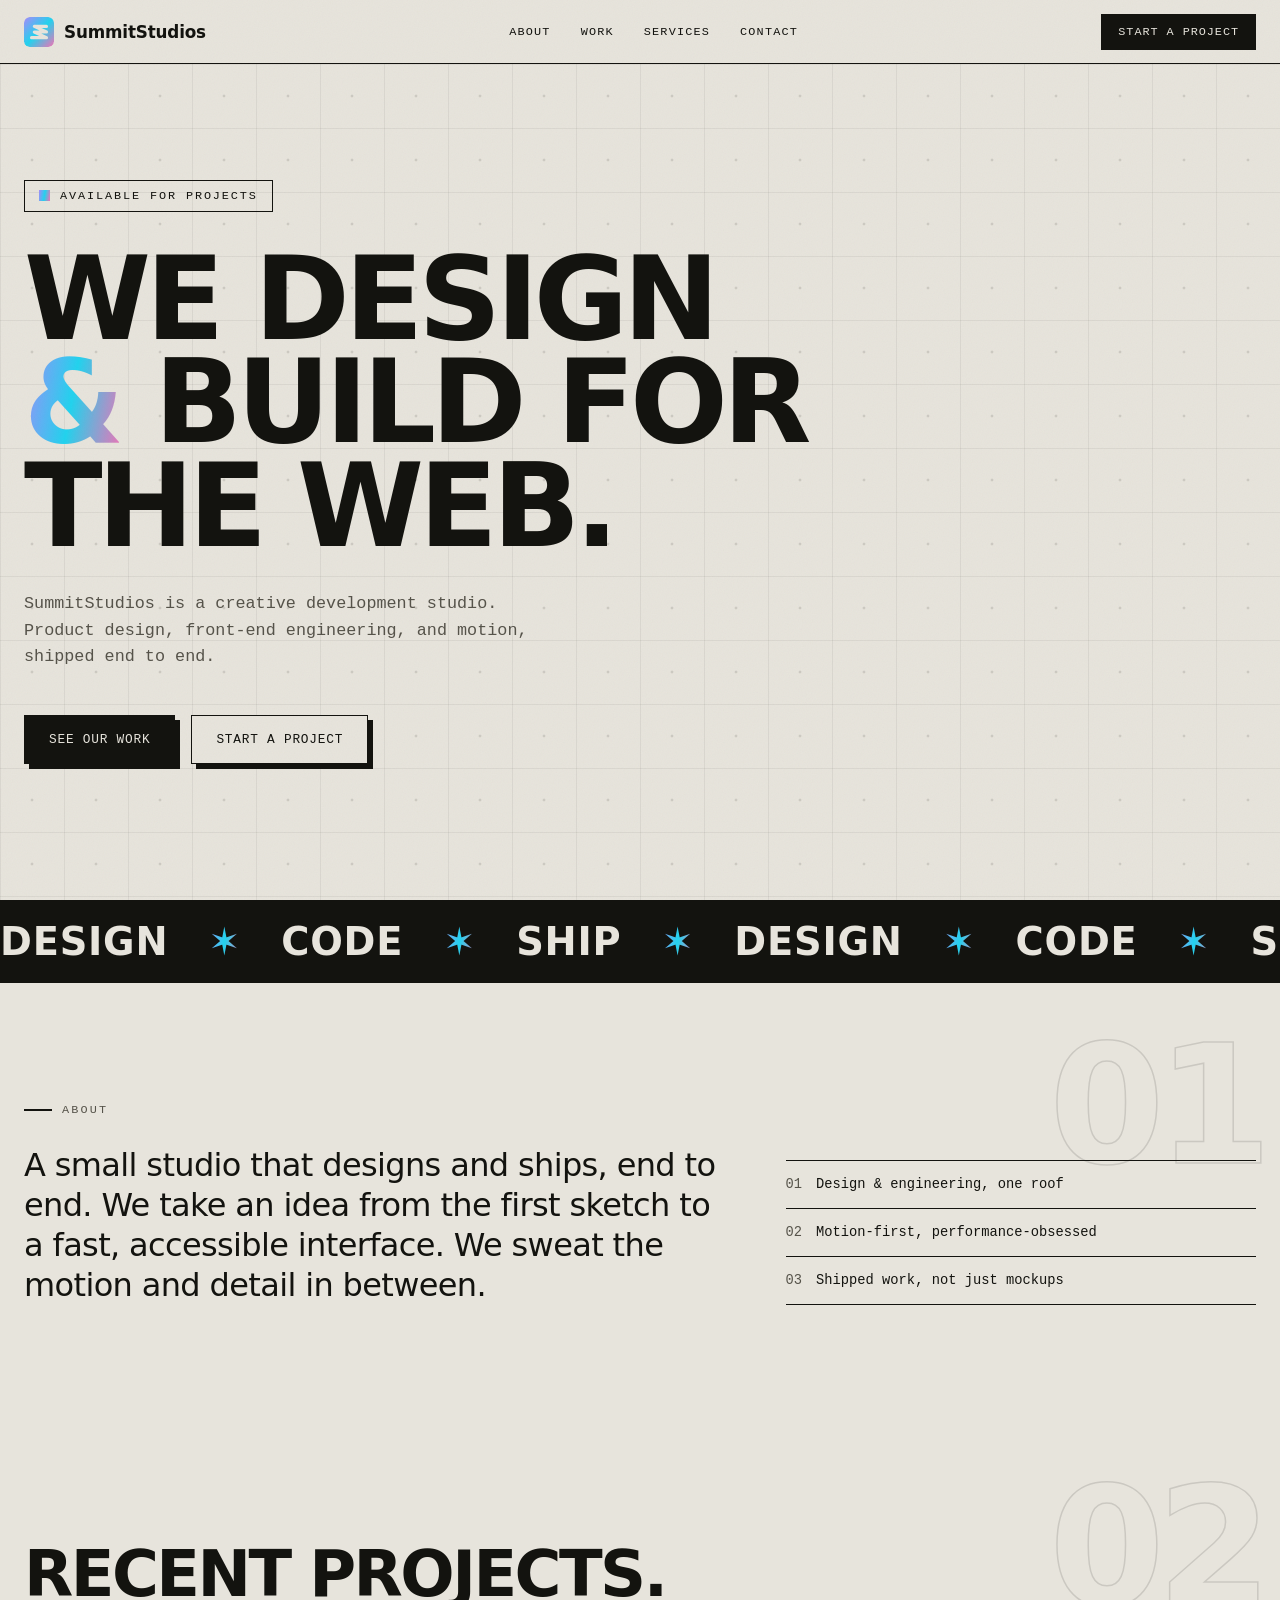
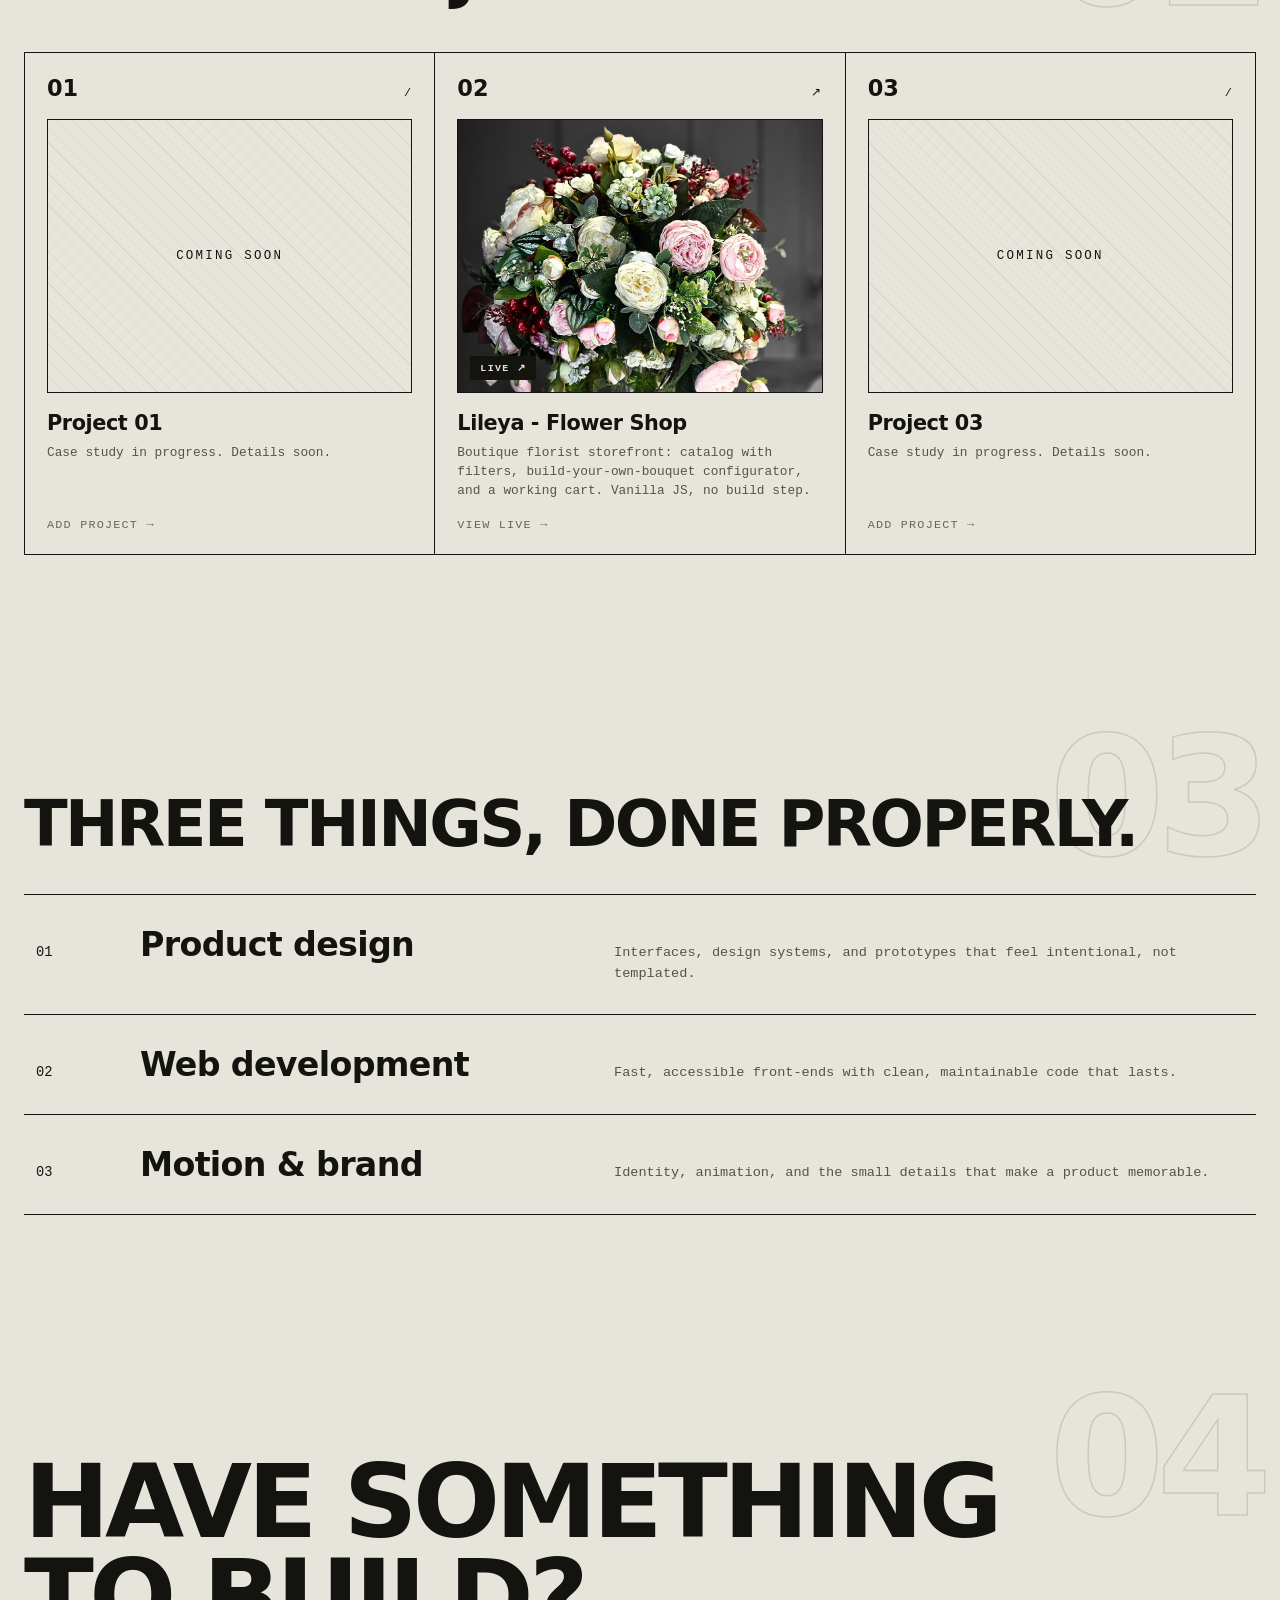
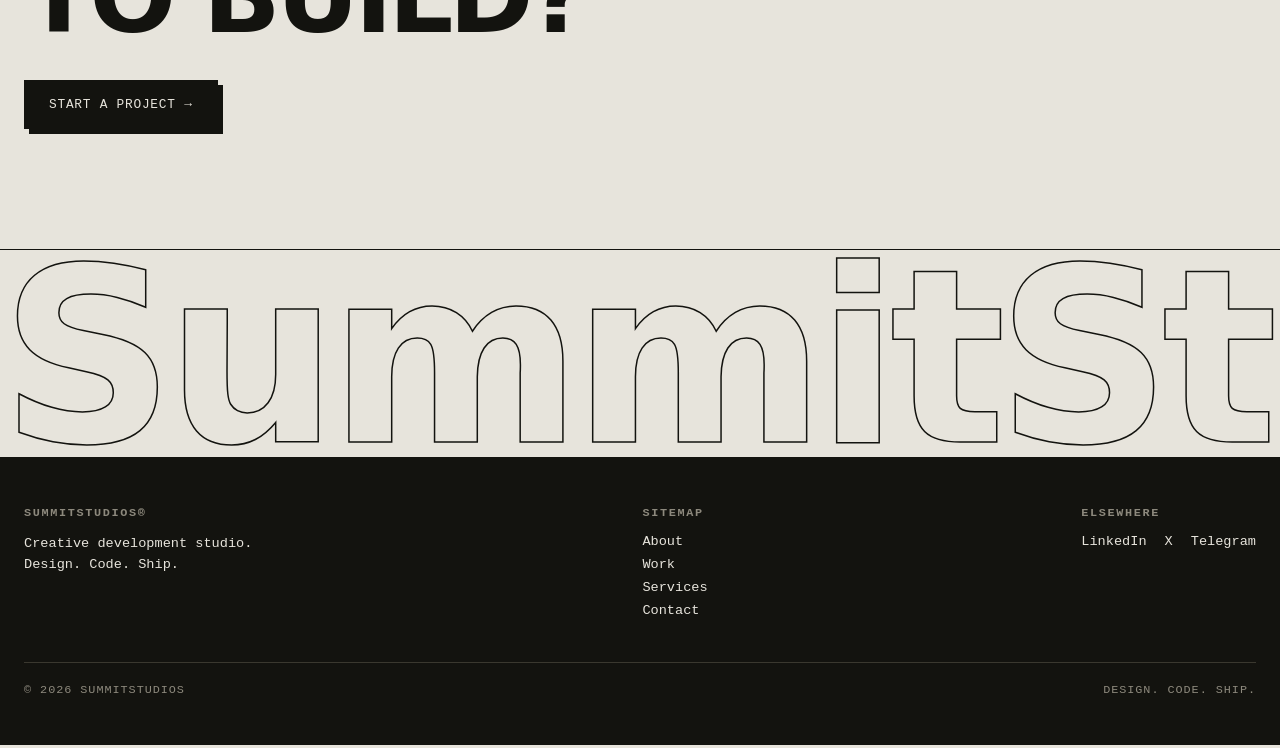
==== commit 4d76f19a: "chore(portfolio): remove GitHub link from footer socials Co-Authored-By: Claude Opus 4.8 <noreply@an" ====
--- a/index.html
+++ b/index.html
@@ -163,7 +163,7 @@
         }
         .hero-actions { display: flex; gap: 16px; flex-wrap: wrap; }
         .hero-logo { width: 1em; height: 1em; vertical-align: -0.08em; }
-        /* Hero entrance — staggered, reduced-motion safe */
+        /* Hero entrance - staggered, reduced-motion safe */
         @media (prefers-reduced-motion: no-preference) {
             .hero-avail, .hero h1, .hero-tagline, .hero-actions { opacity: 0; animation: heroIn 0.7s var(--snap) forwards; }
             .hero-avail { animation-delay: 0.05s; }
@@ -508,7 +508,6 @@
                         <a href="https://www.linkedin.com/in/summit-studios-928231271/" target="_blank" rel="noopener noreferrer">LinkedIn</a>
                         <a href="https://x.com/XSummitStudios" target="_blank" rel="noopener noreferrer">X</a>
                         <a href="https://t.me/SummitStudios" target="_blank" rel="noopener noreferrer">Telegram</a>
-                        <a href="https://github.com/gitsummitstudios" target="_blank" rel="noopener noreferrer">GitHub</a>
                     </div>
                 </div>
             </div>
